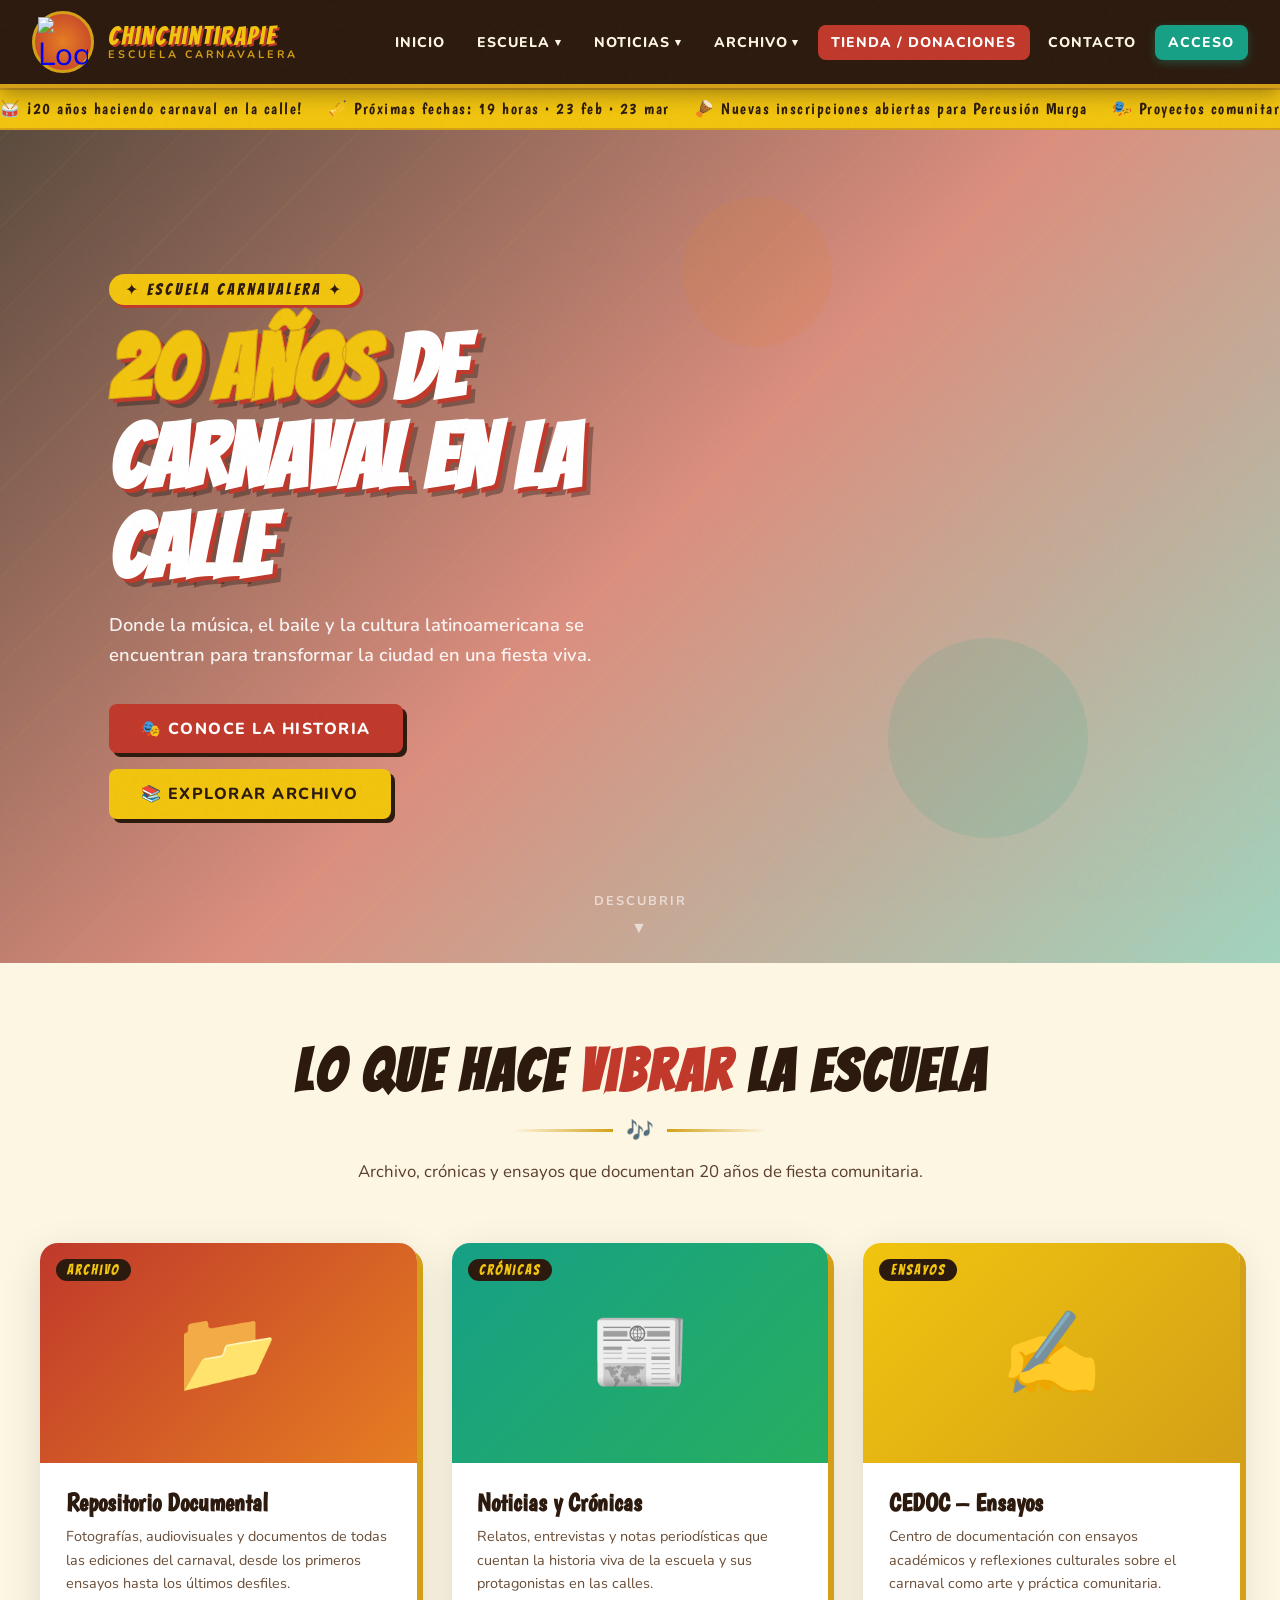
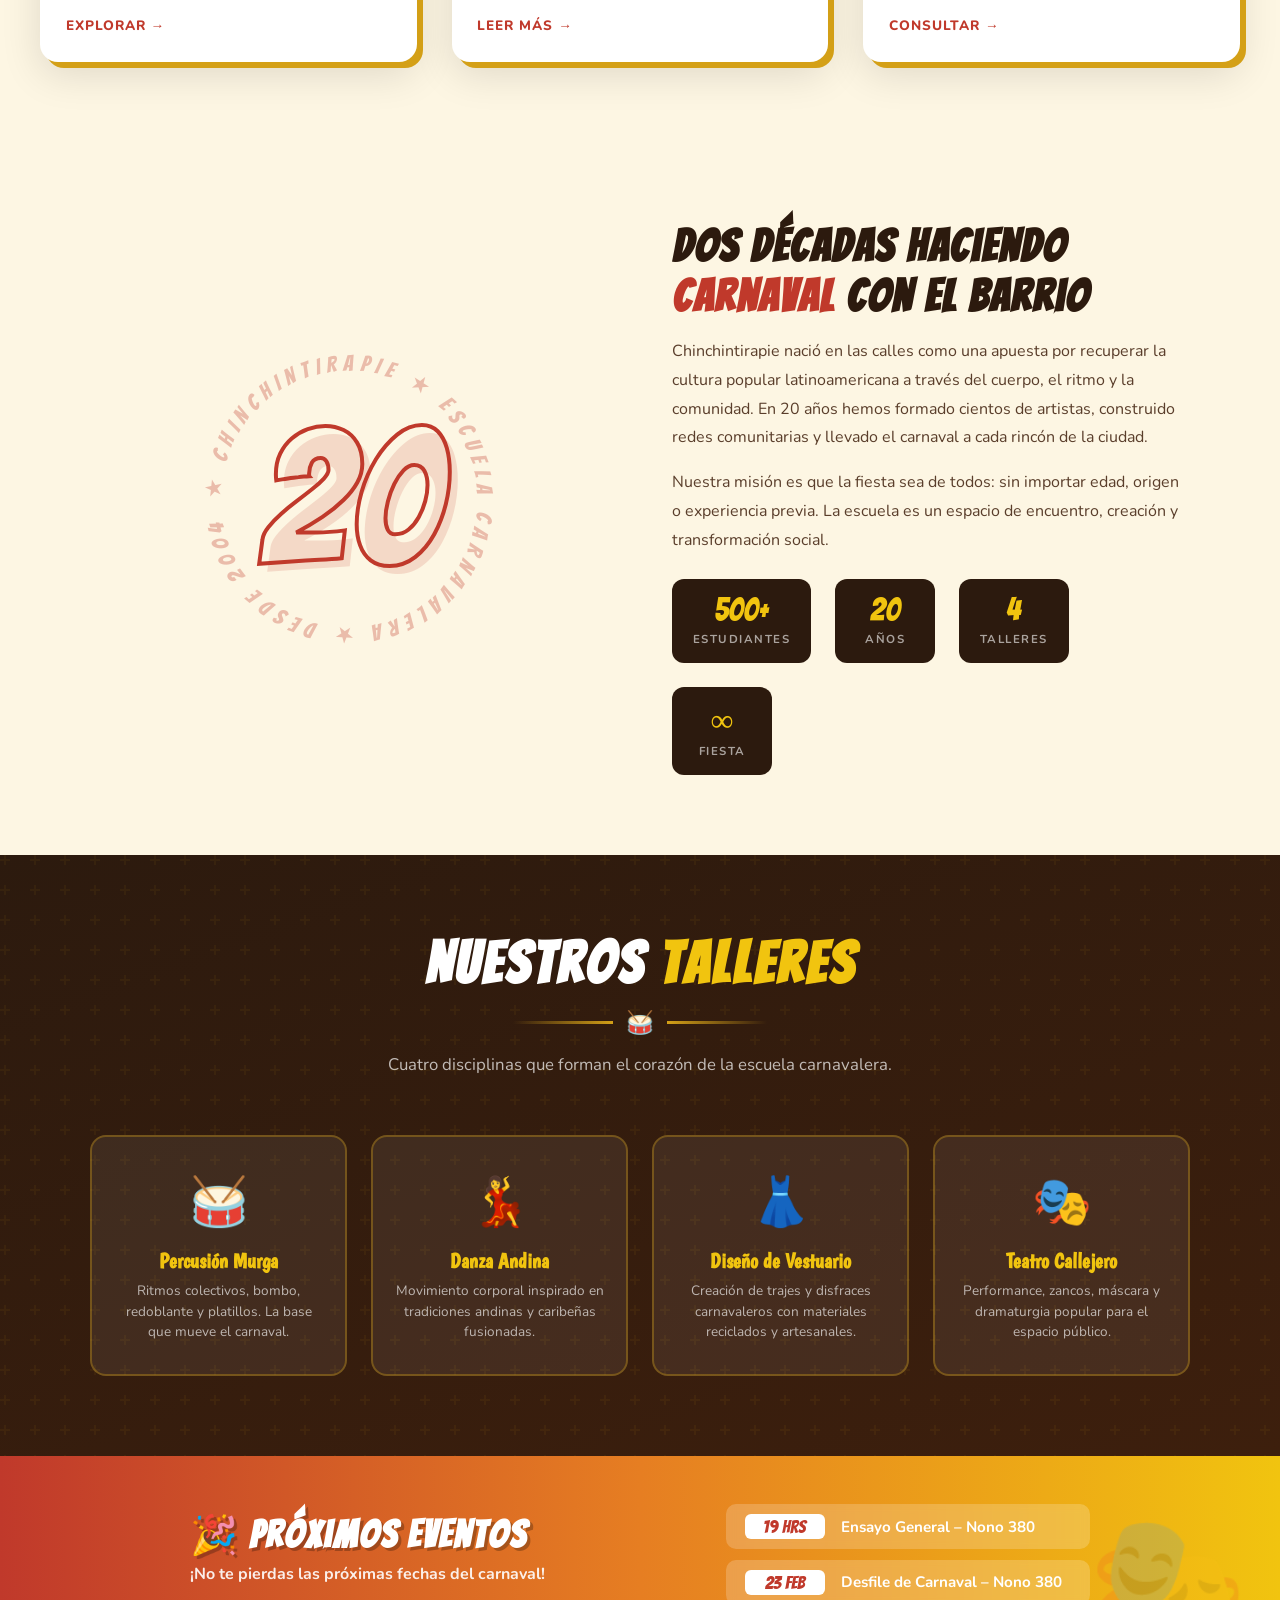
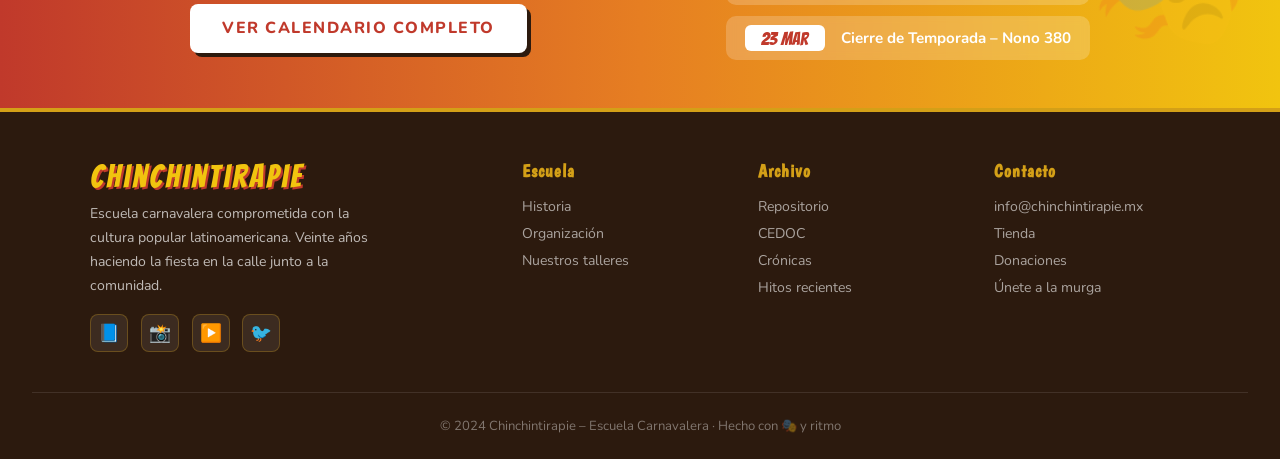
==== index.html @ 0f2e48d2 "feat: añadiendo registro y login" ====
<!DOCTYPE html>
<html lang="es">

<head>
    <meta charset="UTF-8">
    <meta name="viewport" content="width=device-width, initial-scale=1.0">
    <title>Chinchintirapie – Escuela Carnavalera</title>
    <link
        href="https://fonts.googleapis.com/css2?family=Boogaloo&family=Pacifico&family=Nunito:wght@400;600;700;800&family=Bangers&display=swap"
        rel="stylesheet">
    <link rel="stylesheet" href="styles.css">
</head>

<body>

    <!-- NAVBAR -->
    <nav class="navbar">
        <a href="logo%20chinchitirapie%20.png" class="logo-wrap">
            <div class="logo-img">
                <img src="logo%20chinchitirapie%20.png" alt="Logo Chinchintirapie">
            </div>
            <div class="logo-text">
                <span>Chinchintirapie</span>
                <span>Escuela Carnavalera</span>
            </div>
        </a>

        <button class="hamburger" id="hamburger" aria-label="Menú">☰</button>

        <ul class="nav-links" id="navLinks">
            <li><a href="#inicio">Inicio</a></li>

            <li class="has-dropdown" id="dd-escuela">
                <button>Escuela <span class="caret">▾</span></button>
                <div class="dropdown">
                    <a href="#historia">Historia</a>
                    <a href="#organizacion">Organización</a>
                </div>
            </li>

            <li class="has-dropdown" id="dd-noticias">
                <button>Noticias <span class="caret">▾</span></button>
                <div class="dropdown">
                    <a href="#hitos">Hitos Recientes</a>
                    <a href="#cronicas">Crónicas</a>
                </div>
            </li>

            <li class="has-dropdown" id="dd-archivo">
                <button>Archivo <span class="caret">▾</span></button>
                <div class="dropdown">
                    <a href="#repositorio">Repositorio</a>
                    <a href="#cedoc">CEDOC</a>
                </div>
            </li>

            <li><a href="#tienda" class="nav-cta">Tienda&nbsp;/&nbsp;Donaciones</a></li>
            <li><a href="#contacto">Contacto</a></li>
            <li><a href="login.html" class="nav-cta nav-cta-acceso">Acceso</a></li>
        </ul>
    </nav>

    <!-- TICKER -->
    <div class="ticker">
        <span class="ticker-inner">
            🥁 ¡20 años haciendo carnaval en la calle! &nbsp;&nbsp;🎺 Próximas fechas: 19 horas · 23 feb · 23 mar
            &nbsp;&nbsp;🪘 Nuevas inscripciones abiertas para Percusión Murga &nbsp;&nbsp;🎭 Proyectos comunitarios
            activos en toda la ciudad &nbsp;&nbsp;💃 Danza Andina · Diseño de Vestuario · Teatro Callejero &nbsp;&nbsp;
        </span>
    </div>

    <!-- HERO -->
    <section class="hero" id="inicio">
        <div class="hero-bg"></div>
        <div class="float-shape"></div>
        <div class="float-shape"></div>
        <div class="float-shape"></div>

        <div class="hero-content">
            <div class="hero-badge">✦ Escuela Carnavalera ✦</div>
            <h1 class="hero-title"><em>20 años</em> de carnaval en la calle</h1>
            <p class="hero-sub">Donde la música, el baile y la cultura latinoamericana se encuentran para transformar la
                ciudad en una fiesta viva.</p>
            <div class="hero-btns">
                <a href="#historia" class="btn btn-primary">🎭 Conoce la historia</a>
                <a href="#repositorio" class="btn btn-secondary">📚 Explorar archivo</a>
            </div>
        </div>
        <div class="scroll-hint">Descubrir</div>
    </section>

    <!-- CARDS -->
    <section class="cards-section" id="hitos">
        <div class="section-header reveal">
            <h2>Lo que hace <span>vibrar</span> la escuela</h2>
            <div class="deco-line"><span>🎶</span></div>
            <p>Archivo, crónicas y ensayos que documentan 20 años de fiesta comunitaria.</p>
        </div>
        <div class="cards-grid">
            <div class="card reveal">
                <div class="card-img card-img-1">
                    <div class="card-img-inner">📂</div>
                    <span class="card-tag">Archivo</span>
                </div>
                <div class="card-body">
                    <h3>Repositorio Documental</h3>
                    <p>Fotografías, audiovisuales y documentos de todas las ediciones del carnaval, desde los primeros
                        ensayos hasta los últimos desfiles.</p>
                    <a href="#repositorio" class="card-link">Explorar →</a>
                </div>
            </div>

            <div class="card reveal">
                <div class="card-img card-img-2">
                    <div class="card-img-inner">📰</div>
                    <span class="card-tag">Crónicas</span>
                </div>
                <div class="card-body">
                    <h3>Noticias y Crónicas</h3>
                    <p>Relatos, entrevistas y notas periodísticas que cuentan la historia viva de la escuela y sus
                        protagonistas en las calles.</p>
                    <a href="#cronicas" class="card-link">Leer más →</a>
                </div>
            </div>

            <div class="card reveal">
                <div class="card-img card-img-3">
                    <div class="card-img-inner">✍️</div>
                    <span class="card-tag">Ensayos</span>
                </div>
                <div class="card-body">
                    <h3>CEDOC – Ensayos</h3>
                    <p>Centro de documentación con ensayos académicos y reflexiones culturales sobre el carnaval como
                        arte y práctica comunitaria.</p>
                    <a href="#cedoc" class="card-link">Consultar →</a>
                </div>
            </div>
        </div>
    </section>

    <!-- 20 AÑOS -->
    <section class="años-section" id="historia">
        <div class="años-inner">
            <div class="años-visual reveal">
                <div class="años-number">20</div>
                <div class="años-badge-ring">
                    <svg viewBox="0 0 200 200" xmlns="http://www.w3.org/2000/svg">
                        <path id="circ" d="M 100,100 m -80,0 a 80,80 0 1,1 160,0 a 80,80 0 1,1 -160,0" fill="none" />
                        <text font-family="Bangers,cursive" font-size="14" fill="#C0392B" letter-spacing="4">
                            <textPath href="#circ">★ CHINCHINTIRAPIE ★ ESCUELA CARNAVALERA ★ DESDE 2004 ★ </textPath>
                        </text>
                    </svg>
                </div>
            </div>
            <div class="años-text reveal">
                <h2>Dos décadas haciendo <span>carnaval</span> con el barrio</h2>
                <p>Chinchintirapie nació en las calles como una apuesta por recuperar la cultura popular latinoamericana
                    a través del cuerpo, el ritmo y la comunidad. En 20 años hemos formado cientos de artistas,
                    construido redes comunitarias y llevado el carnaval a cada rincón de la ciudad.</p>
                <p>Nuestra misión es que la fiesta sea de todos: sin importar edad, origen o experiencia previa. La
                    escuela es un espacio de encuentro, creación y transformación social.</p>
                <div class="stats-row">
                    <div class="stat-box"><span class="num">500+</span><span class="label">Estudiantes</span></div>
                    <div class="stat-box"><span class="num">20</span><span class="label">Años</span></div>
                    <div class="stat-box"><span class="num">4</span><span class="label">Talleres</span></div>
                    <div class="stat-box"><span class="num">∞</span><span class="label">Fiesta</span></div>
                </div>
            </div>
        </div>
    </section>

    <!-- TALLERES -->
    <section class="talleres-section" id="organizacion">
        <div class="section-header reveal">
            <h2 style="color:#fff;">Nuestros <span style="color:var(--amarillo);">Talleres</span></h2>
            <div class="deco-line"><span>🥁</span></div>
            <p>Cuatro disciplinas que forman el corazón de la escuela carnavalera.</p>
        </div>
        <div class="talleres-grid">
            <div class="taller-card reveal">
                <div class="taller-icon">🥁</div>
                <h3>Percusión Murga</h3>
                <p>Ritmos colectivos, bombo, redoblante y platillos. La base que mueve el carnaval.</p>
            </div>
            <div class="taller-card reveal">
                <div class="taller-icon">💃</div>
                <h3>Danza Andina</h3>
                <p>Movimiento corporal inspirado en tradiciones andinas y caribeñas fusionadas.</p>
            </div>
            <div class="taller-card reveal">
                <div class="taller-icon">👗</div>
                <h3>Diseño de Vestuario</h3>
                <p>Creación de trajes y disfraces carnavaleros con materiales reciclados y artesanales.</p>
            </div>
            <div class="taller-card reveal">
                <div class="taller-icon">🎭</div>
                <h3>Teatro Callejero</h3>
                <p>Performance, zancos, máscara y dramaturgia popular para el espacio público.</p>
            </div>
        </div>
    </section>

    <!-- EVENTOS -->
    <section class="eventos-section" id="cronicas">
        <div class="eventos-inner">
            <div class="eventos-text">
                <h2>🎉 Próximos Eventos</h2>
                <p>¡No te pierdas las próximas fechas del carnaval!</p>
                <a href="#contacto" class="btn btn-primary"
                    style="margin-top:1.2rem; background:#fff; color:var(--rojo);">Ver calendario completo</a>
            </div>
            <div class="eventos-list">
                <div class="evento-item">
                    <span class="evento-fecha">19 hrs</span>
                    <span class="evento-nombre">Ensayo General – Nono 380</span>
                </div>
                <div class="evento-item">
                    <span class="evento-fecha">23 Feb</span>
                    <span class="evento-nombre">Desfile de Carnaval – Nono 380</span>
                </div>
                <div class="evento-item">
                    <span class="evento-fecha">23 Mar</span>
                    <span class="evento-nombre">Cierre de Temporada – Nono 380</span>
                </div>
            </div>
        </div>
    </section>



    <!-- FOOTER -->
    <footer id="contacto">
        <div class="footer-grid">
            <div class="footer-brand">
                <span class="brand-name">Chinchintirapie</span>
                <p>Escuela carnavalera comprometida con la cultura popular latinoamericana. Veinte años haciendo la
                    fiesta en la calle junto a la comunidad.</p>
                <div class="social-row">
                    <a class="social-btn" href="#">📘</a>
                    <a class="social-btn" href="#">📸</a>
                    <a class="social-btn" href="#">▶️</a>
                    <a class="social-btn" href="#">🐦</a>
                </div>
            </div>
            <div class="footer-col" id="repositorio">
                <h4>Escuela</h4>
                <ul>
                    <li><a href="#historia">Historia</a></li>
                    <li><a href="#organizacion">Organización</a></li>
                    <li><a href="#organizacion">Nuestros talleres</a></li>
                </ul>
            </div>
            <div class="footer-col" id="cedoc">
                <h4>Archivo</h4>
                <ul>
                    <li><a href="#repositorio">Repositorio</a></li>
                    <li><a href="#cedoc">CEDOC</a></li>
                    <li><a href="#cronicas">Crónicas</a></li>
                    <li><a href="#hitos">Hitos recientes</a></li>
                </ul>
            </div>
            <div class="footer-col" id="tienda">
                <h4>Contacto</h4>
                <ul>
                    <li><a href="mailto:info@chinchintirapie.mx">info@chinchintirapie.mx</a></li>
                    <li><a href="#">Tienda</a></li>
                    <li><a href="#">Donaciones</a></li>
                    <li><a href="#">Únete a la murga</a></li>
                </ul>
            </div>
        </div>
        <div class="footer-bottom">
            <p>© 2024 Chinchintirapie – Escuela Carnavalera · Hecho con 🎭 y ritmo</p>
        </div>
    </footer>

    <script src="main.js"></script>
</body>

</html>
---- styles.css ----
:root {
    --rojo:    #C0392B;
    --naranja: #E67E22;
    --amarillo:#F1C40F;
    --verde:   #27AE60;
    --turquesa:#16A085;
    --dorado:  #D4A017;
    --crema:   #FDF6E3;
    --oscuro:  #2C1A0E;
    --sombra:  rgba(44,26,14,.45);
}

*, *::before, *::after { box-sizing: border-box; margin: 0; padding: 0; }

html { scroll-behavior: smooth; }

body {
    font-family: 'Nunito', sans-serif;
    background: var(--crema);
    color: var(--oscuro);
    overflow-x: hidden;
}

/* ─── Noise texture overlay ─── */
body::before {
    content: '';
    position: fixed; inset: 0;
    background-image: url("data:image/svg+xml,%3Csvg viewBox='0 0 200 200' xmlns='http://www.w3.org/2000/svg'%3E%3Cfilter id='n'%3E%3CfeTurbulence type='fractalNoise' baseFrequency='0.9' numOctaves='4' stitchTiles='stitch'/%3E%3C/filter%3E%3Crect width='100%25' height='100%25' filter='url(%23n)' opacity='0.04'/%3E%3C/svg%3E");
    pointer-events: none;
    z-index: 9999;
    opacity: .5;
}

/* ════════════════════════════
   NAVBAR
════════════════════════════ */
.navbar {
    position: sticky; top: 0; z-index: 1000;
    display: flex; align-items: center; justify-content: space-between;
    padding: .7rem 2rem;
    background: var(--oscuro);
    border-bottom: 4px solid var(--dorado);
    box-shadow: 0 4px 20px var(--sombra);
}

.logo-wrap {
    display: flex; align-items: center; gap: .9rem;
    text-decoration: none;
}

.logo-img {
    width: 62px; height: 62px;
    border-radius: 50%;
    border: 3px solid var(--dorado);
    animation: spin 14s linear infinite;
    object-fit: cover;
    background: radial-gradient(circle, var(--naranja), var(--rojo));
    display: flex; align-items: center; justify-content: center;
    font-size: 2rem;
    flex-shrink: 0;
}

@keyframes spin { to { transform: rotate(360deg); } }

.logo-img img {
    width: 50px;   /* ajusta tamaño */
    height: 50px;
    object-fit: contain;
}
.logo-text {
    line-height: 1;
}
.logo-text span:first-child {
    display: block;
    font-family: 'Bangers', cursive;
    font-size: 1.6rem;
    letter-spacing: 2px;
    color: var(--amarillo);
    text-shadow: 2px 2px 0 var(--rojo);
}
.logo-text span:last-child {
    display: block;
    font-size: .68rem;
    font-weight: 700;
    letter-spacing: 3px;
    text-transform: uppercase;
    color: var(--dorado);
}

.nav-links {
    display: flex; align-items: center; gap: .3rem;
    list-style: none;
}

.nav-links > li { position: relative; }

.nav-links > li > a,
.nav-links > li > button {
    display: flex; align-items: center; gap: .3rem;
    padding: .5rem .85rem;
    background: transparent; border: none;
    font-family: 'Nunito', sans-serif;
    font-size: .88rem; font-weight: 800;
    text-transform: uppercase; letter-spacing: 1px;
    color: var(--crema);
    text-decoration: none;
    border-radius: 6px;
    cursor: pointer;
    transition: background .2s, color .2s;
}

.nav-links > li > a:hover,
.nav-links > li > button:hover {
    background: var(--dorado);
    color: var(--oscuro);
}

.nav-links > li > button .caret {
    font-size: .7rem;
    transition: transform .25s;
}
.nav-links > li.open > button .caret { transform: rotate(180deg); }

/* Dropdown */
.dropdown {
    position: absolute; top: calc(100% + 8px); left: 0;
    min-width: 180px;
    background: var(--oscuro);
    border: 2px solid var(--dorado);
    border-radius: 10px;
    overflow: hidden;
    box-shadow: 0 8px 30px var(--sombra);
    opacity: 0; transform: translateY(-8px) scaleY(.96);
    transform-origin: top;
    pointer-events: none;
    transition: opacity .25s, transform .25s;
}
.nav-links > li.open .dropdown {
    opacity: 1; transform: translateY(0) scaleY(1);
    pointer-events: auto;
}
.dropdown a {
    display: block;
    padding: .65rem 1.1rem;
    font-size: .85rem; font-weight: 700;
    color: var(--crema);
    text-decoration: none;
    transition: background .18s, padding-left .18s;
    border-left: 3px solid transparent;
}
.dropdown a:hover {
    background: rgba(212,160,23,.18);
    border-left-color: var(--dorado);
    padding-left: 1.5rem;
    color: var(--amarillo);
}

/* Special nav buttons */
.nav-cta {
    background: var(--rojo) !important;
    border-radius: 8px !important;
    color: #fff !important;
}
.nav-cta:hover { background: var(--naranja) !important; color: #fff !important; }

.hamburger {
    display: none;
    background: none; border: 2px solid var(--dorado);
    border-radius: 6px;
    padding: .4rem .6rem;
    cursor: pointer;
    color: var(--amarillo);
    font-size: 1.3rem;
}

/* ════════════════════════════
   HERO
════════════════════════════ */
.hero {
    position: relative;
    min-height: 92vh;
    display: flex; align-items: center;
    overflow: hidden;
}

.hero-bg {
    position: absolute; inset: 0;
    background:
            linear-gradient(135deg, rgba(44,26,14,.78) 0%, rgba(192,57,43,.55) 50%, rgba(22,160,133,.4) 100%),
            url('Gemini_Generated_Image_hoa0vehoa0vehoa0.png') center/cover no-repeat;
    z-index: 0;
}

/* Diagonal colour splash */
.hero-bg::after {
    content: '';
    position: absolute; inset: 0;
    background: repeating-linear-gradient(
            -45deg,
            transparent, transparent 60px,
            rgba(241,196,15,.04) 60px, rgba(241,196,15,.04) 62px
    );
}

.hero-content {
    position: relative; z-index: 1;
    max-width: 700px;
    padding: 4rem 2rem 4rem 6vw;
}

.hero-badge {
    display: inline-block;
    background: var(--amarillo);
    color: var(--oscuro);
    font-family: 'Bangers', cursive;
    font-size: 1rem; letter-spacing: 3px;
    padding: .35rem 1rem;
    border-radius: 20px;
    margin-bottom: 1.2rem;
    box-shadow: 3px 3px 0 var(--rojo);
    animation: fadeDown .8s ease both;
}

.hero-title {
    font-family: 'Bangers', cursive;
    font-size: clamp(3rem, 7vw, 6rem);
    line-height: 1.0;
    color: #fff;
    text-shadow: 4px 4px 0 var(--rojo), 8px 8px 0 rgba(0,0,0,.3);
    margin-bottom: 1.1rem;
    animation: fadeDown .8s .15s ease both;
}
.hero-title em {
    font-style: normal;
    color: var(--amarillo);
    -webkit-text-stroke: 1px var(--dorado);
}

.hero-sub {
    font-size: 1.15rem; font-weight: 600;
    color: rgba(255,255,255,.9);
    max-width: 500px;
    margin-bottom: 2.2rem;
    line-height: 1.6;
    animation: fadeDown .8s .3s ease both;
}

.hero-btns {
    display: flex; gap: 1rem; flex-wrap: wrap;
    animation: fadeDown .8s .45s ease both;
}

.btn {
    display: inline-flex; align-items: center; gap: .5rem;
    padding: .85rem 2rem;
    border: none; border-radius: 8px;
    font-family: 'Nunito', sans-serif;
    font-size: 1rem; font-weight: 800;
    text-transform: uppercase; letter-spacing: 1.5px;
    text-decoration: none;
    cursor: pointer;
    transition: transform .2s, box-shadow .2s, filter .2s;
    position: relative; overflow: hidden;
}
.btn::after {
    content: '';
    position: absolute; inset: 0;
    background: rgba(255,255,255,.15);
    opacity: 0;
    transition: opacity .2s;
}
.btn:hover::after { opacity: 1; }
.btn:hover { transform: translateY(-3px); box-shadow: 0 8px 24px var(--sombra); }

.btn-primary { background: var(--rojo); color: #fff; box-shadow: 4px 4px 0 var(--oscuro); }
.btn-secondary { background: var(--amarillo); color: var(--oscuro); box-shadow: 4px 4px 0 var(--oscuro); }

/* Floating shapes */
.float-shape {
    position: absolute;
    border-radius: 50%;
    opacity: .12;
    animation: float 6s ease-in-out infinite;
}
.float-shape:nth-child(1) { width: 300px; height: 300px; background: var(--amarillo); right: -80px; top: 10%; animation-delay: 0s; }
.float-shape:nth-child(2) { width: 200px; height: 200px; background: var(--turquesa); right: 15%; bottom: 15%; animation-delay: 2s; }
.float-shape:nth-child(3) { width: 150px; height: 150px; background: var(--naranja); right: 35%; top: 8%; animation-delay: 4s; }

@keyframes float {
    0%,100% { transform: translateY(0) rotate(0deg); }
    50%      { transform: translateY(-22px) rotate(8deg); }
}

@keyframes fadeDown {
    from { opacity: 0; transform: translateY(-24px); }
    to   { opacity: 1; transform: translateY(0); }
}

/* Scroll indicator */
.scroll-hint {
    position: absolute; bottom: 1.5rem; left: 50%;
    transform: translateX(-50%);
    color: rgba(255,255,255,.6);
    font-size: .8rem; font-weight: 700; letter-spacing: 2px;
    text-transform: uppercase;
    display: flex; flex-direction: column; align-items: center; gap: .4rem;
    animation: bounce 2s ease-in-out infinite;
}
.scroll-hint::after { content: '▼'; font-size: 1rem; }
@keyframes bounce { 0%,100%{transform: translateX(-50%) translateY(0)} 50%{transform:translateX(-50%) translateY(8px)} }

/* ════════════════════════════
   SECTION WRAPPER
════════════════════════════ */
section { padding: 5rem 2rem; }

.section-header {
    text-align: center;
    margin-bottom: 3.5rem;
}
.section-header h2 {
    font-family: 'Bangers', cursive;
    font-size: clamp(2.2rem, 5vw, 3.6rem);
    letter-spacing: 3px;
    line-height: 1;
    position: relative; display: inline-block;
}
.section-header h2 span { color: var(--rojo); }
.section-header p {
    font-size: 1.05rem;
    color: #5a3e2b;
    max-width: 600px; margin: .8rem auto 0;
    line-height: 1.7;
}
.section-header .deco-line {
    display: flex; align-items: center; justify-content: center;
    gap: .8rem; margin: .9rem 0 0;
}
.section-header .deco-line::before,
.section-header .deco-line::after {
    content: ''; flex: 1; max-width: 100px;
    height: 3px;
    background: linear-gradient(90deg, transparent, var(--dorado));
}
.section-header .deco-line::after { background: linear-gradient(90deg, var(--dorado), transparent); }
.section-header .deco-line span { font-size: 1.4rem; }

/* ════════════════════════════
   CARDS SECTION
════════════════════════════ */
.cards-section { background: var(--crema); }

.cards-grid {
    display: grid;
    grid-template-columns: repeat(auto-fit, minmax(300px, 1fr));
    gap: 2.2rem;
    max-width: 1200px;
    margin: 0 auto;
}

.card {
    background: #fff;
    border-radius: 18px;
    overflow: hidden;
    box-shadow: 6px 6px 0 var(--dorado), 0 12px 40px rgba(0,0,0,.12);
    transition: transform .3s, box-shadow .3s;
    position: relative;
}
.card:hover {
    transform: translateY(-8px) rotate(.5deg);
    box-shadow: 10px 10px 0 var(--rojo), 0 20px 50px rgba(0,0,0,.2);
}

.card-img {
    height: 220px;
    position: relative; overflow: hidden;
}
.card-img-inner {
    width: 100%; height: 100%;
    display: flex; align-items: center; justify-content: center;
    font-size: 5rem;
    transition: transform .4s;
}
.card:hover .card-img-inner { transform: scale(1.1); }

.card-img-1 { background: linear-gradient(135deg, var(--rojo), var(--naranja)); }
.card-img-2 { background: linear-gradient(135deg, var(--turquesa), var(--verde)); }
.card-img-3 { background: linear-gradient(135deg, var(--amarillo), var(--dorado)); }

.card-tag {
    position: absolute; top: 1rem; left: 1rem;
    background: var(--oscuro);
    color: var(--amarillo);
    font-family: 'Bangers', cursive;
    font-size: .85rem; letter-spacing: 2px;
    padding: .25rem .7rem;
    border-radius: 20px;
}

.card-body { padding: 1.6rem; }
.card-body h3 {
    font-family: 'Boogaloo', cursive;
    font-size: 1.55rem;
    color: var(--oscuro);
    margin-bottom: .5rem;
}
.card-body p {
    font-size: .9rem; color: #6a4c35; line-height: 1.6;
    margin-bottom: 1.2rem;
}
.card-body .card-link {
    display: inline-flex; align-items: center; gap: .4rem;
    font-weight: 800; font-size: .85rem; text-transform: uppercase;
    letter-spacing: 1px;
    color: var(--rojo); text-decoration: none;
    border-bottom: 2px solid transparent;
    transition: border-color .2s;
}
.card-body .card-link:hover { border-color: var(--rojo); }

/* ════════════════════════════
   TALLERES
════════════════════════════ */
.talleres-section {
    background: linear-gradient(160deg, var(--oscuro) 0%, #3d1f0d 100%);
    position: relative; overflow: hidden;
}
.talleres-section::before {
    content: '';
    position: absolute; inset: 0;
    background: url("data:image/svg+xml,%3Csvg width='60' height='60' viewBox='0 0 60 60' xmlns='http://www.w3.org/2000/svg'%3E%3Cg fill='none' fill-rule='evenodd'%3E%3Cg fill='%23D4A017' fill-opacity='0.06'%3E%3Cpath d='M36 34v-4h-2v4h-4v2h4v4h2v-4h4v-2h-4zm0-30V0h-2v4h-4v2h4v4h2V6h4V4h-4zM6 34v-4H4v4H0v2h4v4h2v-4h4v-2H6zM6 4V0H4v4H0v2h4v4h2V6h4V4H6z'/%3E%3C/g%3E%3C/g%3E%3C/svg%3E");
}
.talleres-section .section-header h2 { color: #fff; }
.talleres-section .section-header p { color: rgba(255,255,255,.7); }

.talleres-grid {
    display: grid;
    grid-template-columns: repeat(auto-fit, minmax(220px, 1fr));
    gap: 1.5rem;
    max-width: 1100px; margin: 0 auto;
    position: relative;
}

.taller-card {
    background: rgba(255,255,255,.07);
    border: 2px solid rgba(212,160,23,.35);
    border-radius: 16px;
    padding: 2rem 1.4rem;
    text-align: center;
    cursor: pointer;
    transition: background .3s, border-color .3s, transform .3s;
    position: relative; overflow: hidden;
}
.taller-card::after {
    content: '';
    position: absolute; bottom: 0; left: 0; right: 0;
    height: 4px;
    background: var(--dorado);
    transform: scaleX(0); transform-origin: left;
    transition: transform .3s;
}
.taller-card:hover { background: rgba(212,160,23,.12); border-color: var(--dorado); transform: translateY(-6px); }
.taller-card:hover::after { transform: scaleX(1); }

.taller-icon { font-size: 3rem; margin-bottom: .8rem; }
.taller-card h3 {
    font-family: 'Boogaloo', cursive;
    font-size: 1.3rem; color: var(--amarillo);
    margin-bottom: .5rem;
}
.taller-card p { font-size: .85rem; color: rgba(255,255,255,.65); line-height: 1.5; }

/* ════════════════════════════
   EVENTOS BANNER
════════════════════════════ */
.eventos-section {
    background: linear-gradient(90deg, var(--rojo) 0%, var(--naranja) 50%, var(--amarillo) 100%);
    padding: 3rem 2rem;
    position: relative; overflow: hidden;
}
.eventos-section::before {
    content: '🎭';
    position: absolute; right: 2rem; top: 50%; transform: translateY(-50%);
    font-size: 8rem; opacity: .18;
}
.eventos-inner {
    max-width: 900px; margin: 0 auto;
    display: flex; align-items: center; justify-content: space-between; flex-wrap: wrap; gap: 1.5rem;
}
.eventos-text h2 {
    font-family: 'Bangers', cursive;
    font-size: 2.4rem; color: #fff;
    text-shadow: 3px 3px 0 rgba(0,0,0,.25);
    letter-spacing: 2px;
    margin-bottom: .3rem;
}
.eventos-text p { color: rgba(255,255,255,.9); font-weight: 700; }
.eventos-list {
    display: flex; flex-direction: column; gap: .7rem;
}
.evento-item {
    display: flex; align-items: center; gap: 1rem;
    background: rgba(255,255,255,.2);
    border-radius: 10px; padding: .6rem 1.2rem;
    backdrop-filter: blur(4px);
}
.evento-fecha {
    background: #fff; color: var(--rojo);
    font-family: 'Bangers', cursive; font-size: 1.1rem;
    padding: .2rem .7rem; border-radius: 6px;
    min-width: 80px; text-align: center;
}
.evento-nombre { color: #fff; font-weight: 700; font-size: .95rem; }

/* ════════════════════════════
   20 AÑOS SECTION
════════════════════════════ */
.años-section {
    background: var(--crema);
    position: relative;
}
.años-inner {
    max-width: 1100px; margin: 0 auto;
    display: grid; grid-template-columns: 1fr 1fr; gap: 4rem;
    align-items: center;
}
.años-visual {
    position: relative; text-align: center;
}
.años-number {
    font-family: 'Bangers', cursive;
    font-size: 12rem; line-height: 1;
    color: transparent;
    -webkit-text-stroke: 4px var(--rojo);
    text-shadow: 8px 8px 0 rgba(192,57,43,.15);
    position: relative; z-index: 1;
}
.años-badge-ring {
    position: absolute; inset: 0;
    display: flex; align-items: center; justify-content: center;
    pointer-events: none;
}
.años-badge-ring svg {
    width: 100%; max-width: 320px;
    animation: spin 30s linear infinite;
    opacity: .3;
}
.años-text h2 {
    font-family: 'Bangers', cursive;
    font-size: 2.8rem; color: var(--oscuro);
    letter-spacing: 2px; margin-bottom: 1rem;
    line-height: 1.1;
}
.años-text h2 span { color: var(--rojo); }
.años-text p {
    color: #5a3e2b; line-height: 1.8; font-size: 1rem;
    margin-bottom: 1rem;
}
.stats-row {
    display: flex; gap: 1.5rem; flex-wrap: wrap; margin-top: 1.5rem;
}
.stat-box {
    background: var(--oscuro);
    color: var(--amarillo);
    border-radius: 12px;
    padding: .9rem 1.3rem;
    text-align: center;
    min-width: 100px;
}
.stat-box .num {
    font-family: 'Bangers', cursive;
    font-size: 2rem; display: block;
}
.stat-box .label {
    font-size: .72rem; font-weight: 700;
    text-transform: uppercase; letter-spacing: 1.5px;
    color: rgba(255,255,255,.6);
}

/* ════════════════════════════
   FOOTER
════════════════════════════ */
footer {
    background: var(--oscuro);
    color: rgba(255,255,255,.7);
    padding: 3rem 2rem 1.5rem;
    border-top: 4px solid var(--dorado);
}
.footer-grid {
    max-width: 1100px; margin: 0 auto;
    display: grid; grid-template-columns: 2fr 1fr 1fr 1fr;
    gap: 2.5rem; margin-bottom: 2.5rem;
}
.footer-brand .brand-name {
    font-family: 'Bangers', cursive;
    font-size: 2rem; color: var(--amarillo);
    letter-spacing: 3px;
    text-shadow: 2px 2px 0 var(--rojo);
    display: block; margin-bottom: .5rem;
}
.footer-brand p { font-size: .88rem; line-height: 1.7; max-width: 280px; }
.footer-col h4 {
    font-family: 'Boogaloo', cursive;
    font-size: 1.1rem; color: var(--dorado);
    margin-bottom: 1rem; letter-spacing: 1px;
}
.footer-col ul { list-style: none; }
.footer-col ul li { margin-bottom: .5rem; }
.footer-col ul li a {
    color: rgba(255,255,255,.6);
    text-decoration: none; font-size: .88rem;
    transition: color .2s, padding-left .2s;
    display: block;
}
.footer-col ul li a:hover { color: var(--amarillo); padding-left: .4rem; }
.footer-bottom {
    text-align: center;
    border-top: 1px solid rgba(255,255,255,.1);
    padding-top: 1.5rem;
    font-size: .82rem;
    color: rgba(255,255,255,.4);
}
.social-row { display: flex; gap: .8rem; margin-top: 1rem; }
.social-btn {
    width: 38px; height: 38px;
    background: rgba(255,255,255,.08);
    border: 1px solid rgba(212,160,23,.3);
    border-radius: 8px;
    display: flex; align-items: center; justify-content: center;
    font-size: 1.1rem;
    text-decoration: none;
    transition: background .2s;
}
.social-btn:hover { background: var(--dorado); }




/* ════════════════════════════
   PORTAL SECTION (Login & Registro)
   Aligned with landing page theme colors
════════════════════════════ */
.portal-section {
    background: var(--crema);
    border-top: 1px solid rgba(0,0,0,0.05);
}

.portal-grid {
    display: grid;
    grid-template-columns: repeat(auto-fit, minmax(320px, 1fr));
    gap: 3rem;
    max-width: 1100px;
    margin: 0 auto;
}

.portal-card {
    background: #ffffff;
    border: 1px solid rgba(0,0,0,0.1);
    border-radius: 18px; /* matching site cards */
    padding: 2.5rem;
    box-shadow: 6px 6px 0 var(--dorado), 0 12px 40px rgba(0,0,0,0.08);
    display: flex;
    flex-direction: column;
    gap: 1.5rem;
    position: relative;
}

.card-header {
    display: flex;
    align-items: center;
    justify-content: center;
    gap: 1rem;
    margin-bottom: 1rem;
}

.portal-title {
    font-family: 'Nunito', sans-serif;
    font-size: 1.6rem;
    font-weight: 800;
    letter-spacing: 0.5px;
    color: var(--oscuro);
    text-transform: uppercase;
    margin: 0;
}

.auth-icon {
    font-size: 2.2rem;
}

.portal-form {
    display: flex;
    flex-direction: column;
    gap: 1rem;
}

.form-group {
    display: flex;
    flex-direction: column;
    gap: 0.45rem;
}

.form-group label {
    font-size: 0.78rem;
    font-weight: 700;
    color: #888;
    text-transform: uppercase;
    letter-spacing: 0.8px;
}

.form-group input, 
.form-group select,
.form-group textarea {
    padding: 0.7rem 0.9rem;
    border: 1.5px solid #e0e0e0;
    border-radius: 10px;
    font-family: 'Nunito', sans-serif;
    font-size: .93rem;
    color: var(--oscuro);
    background: #fafafa;
    transition: border-color 0.2s, box-shadow 0.2s, background 0.2s;
    width: 100%;
    box-sizing: border-box;
}

/* Two-column password row */
.form-row-2 {
    display: grid;
    grid-template-columns: 1fr 1fr;
    gap: .8rem;
}

.form-aux {
    display: flex;
    justify-content: space-between;
    align-items: center;
    font-size: 0.85rem;
    margin-top: -0.4rem;
}

.portal-btn {
    width: 100%;
    padding: 0.95rem;
    background: var(--rojo);
    color: white;
    border: none;
    border-radius: 10px;
    font-family: 'Nunito', sans-serif;
    font-weight: 800;
    font-size: 1rem;
    text-transform: uppercase;
    letter-spacing: 1.5px;
    cursor: pointer;
    box-shadow: 0 4px 14px rgba(180,30,30,0.3);
    transition: background 0.2s, box-shadow 0.2s, transform 0.15s;
    margin-top: 0.5rem;
}

.portal-btn:hover {
    background: var(--naranja);
    box-shadow: 0 6px 20px rgba(200,80,20,0.35);
    transform: translateY(-2px);
}

.portal-btn:active {
    transform: translateY(0);
    box-shadow: 0 2px 8px rgba(180,30,30,0.2);
}

.form-group input:focus, 
.form-group select:focus,
.form-group textarea:focus {
    outline: none;
    border-color: var(--dorado);
    box-shadow: 0 0 0 4px rgba(212,160,23,0.1);
}

.forgot-link {
    color: var(--rojo);
    text-decoration: none;
    font-weight: 800;
}

.forgot-link:hover {
    color: var(--naranja);
    text-decoration: underline;
}

.auth-page {
    display: flex;
    flex-direction: column;
    min-height: 100vh;
    background: var(--crema);
}

.auth-container {
    flex: 1;
    display: flex;
    align-items: center;
    justify-content: center;
    padding: 4rem 1.5rem;
}

.auth-container .portal-card {
    max-width: 650px;
    width: 100%;
}

.auth-footer {
    text-align: center;
    font-size: 0.9rem;
    color: var(--oscuro);
    font-weight: 600;
}

.auth-footer a {
    color: var(--rojo);
    font-weight: 800;
    text-decoration: none;
}

.auth-footer a:hover {
    color: var(--naranja);
    text-decoration: underline;
}


/* Responsive forms */
@media (max-width: 600px) {
    .form-group {
        flex-direction: column;
        align-items: flex-start;
        gap: 0.3rem;
    }
    .form-group label {
        flex: none;
        text-align: left;
    }
    .form-aux, .portal-btn {
        margin-left: 0;
    }
    .portal-card {
        padding: 1.5rem;
    }
}

/* ════════════════════════════
   REVEAL ANIMATIONS
════════════════════════════ */
.reveal {
    opacity: 0; transform: translateY(30px);
    transition: opacity .7s, transform .7s;
}
.reveal.visible { opacity: 1; transform: none; }

/* ════════════════════════════
   RESPONSIVE
════════════════════════════ */
@media (max-width: 900px) {
    .años-inner { grid-template-columns: 1fr; }
    .footer-grid { grid-template-columns: 1fr 1fr; }
    .años-number { font-size: 8rem; }
}

@media (max-width: 640px) {
    .nav-links { display: none; flex-direction: column; position: absolute; top: 100%; left: 0; right: 0; background: var(--oscuro); padding: 1rem; border-top: 2px solid var(--dorado); gap: .2rem; }
    .nav-links.open { display: flex; }
    .hamburger { display: block; }
    .dropdown { position: static; border: none; box-shadow: none; background: rgba(255,255,255,.05); border-radius: 8px; opacity: 1 !important; transform: none !important; pointer-events: auto !important; display: none; }
    .nav-links > li.open .dropdown { display: block; }
    .hero-content { padding: 3rem 1.5rem; }
    .footer-grid { grid-template-columns: 1fr; }
    .eventos-inner { flex-direction: column; }
}

/* Marquee ticker */
.ticker {
    background: var(--amarillo);
    overflow: hidden;
    white-space: nowrap;
    padding: .5rem 0;
    border-top: 2px solid var(--dorado);
    border-bottom: 2px solid var(--dorado);
}
.ticker-inner {
    display: inline-block;
    animation: marquee 22s linear infinite;
    font-family: 'Boogaloo', cursive;
    font-size: 1rem;
    color: var(--oscuro);
    letter-spacing: 1.5px;
}
@keyframes marquee { from { transform: translateX(100vw); } to { transform: translateX(-100%); } }

/* ════════════════════════════
   NAV ACCESO BUTTON VARIANT
════════════════════════════ */
.nav-cta-acceso {
    background: var(--turquesa) !important;
    border: none;
    font-family: 'Nunito', sans-serif;
    font-size: .88rem;
    font-weight: 800;
    text-transform: uppercase;
    letter-spacing: 1px;
    cursor: pointer;
    border-radius: 8px !important;
    padding: .5rem .85rem;
    color: #fff !important;
    transition: background .2s, transform .15s, box-shadow .2s;
    box-shadow: 0 3px 10px rgba(22,160,133,.35);
}
.nav-cta-acceso:hover {
    background: var(--verde) !important;
    transform: translateY(-2px);
    box-shadow: 0 6px 18px rgba(22,160,133,.45);
}

/* ════════════════════════════
   AUTH MODAL OVERLAY
════════════════════════════ */
.auth-modal-overlay {
    position: fixed;
    inset: 0;
    z-index: 9000;
    background: rgba(44, 26, 14, 0.72);
    backdrop-filter: blur(6px);
    -webkit-backdrop-filter: blur(6px);
    display: flex;
    align-items: center;
    justify-content: center;
    padding: 1.5rem;
    animation: modalFadeIn .25s ease both;
}
.auth-modal-overlay[hidden] {
    display: none;
}

@keyframes modalFadeIn {
    from { opacity: 0; }
    to   { opacity: 1; }
}

/* ── Modal Box ── */
.auth-modal-box {
    position: relative;
    background: #fff;
    border-radius: 22px;
    width: 100%;
    max-width: 460px;
    max-height: 90vh;
    overflow-y: auto;
    box-shadow:
        0 0 0 4px var(--dorado),
        0 30px 80px rgba(44,26,14,.45);
    animation: modalSlideUp .3s cubic-bezier(.22,1,.36,1) both;
    padding-bottom: 2rem;
}
@keyframes modalSlideUp {
    from { opacity: 0; transform: translateY(40px) scale(.97); }
    to   { opacity: 1; transform: translateY(0) scale(1); }
}

/* ── Standalone page (no overlay) ── */
.auth-standalone {
    animation: none;
    max-width: 500px;
    max-height: none;
    overflow-y: visible;
}

/* ── Close button ── */
.auth-modal-close {
    position: absolute;
    top: 1rem; right: 1rem;
    width: 34px; height: 34px;
    background: rgba(0,0,0,.06);
    border: none;
    border-radius: 50%;
    font-size: 1rem;
    color: var(--oscuro);
    cursor: pointer;
    display: flex; align-items: center; justify-content: center;
    transition: background .2s, transform .2s;
    z-index: 1;
}
.auth-modal-close:hover {
    background: var(--rojo);
    color: #fff;
    transform: rotate(90deg);
}

/* ── Modal Header ── */
.auth-modal-header {
    background: linear-gradient(135deg, var(--oscuro) 0%, #3d1f0d 100%);
    border-radius: 22px 22px 0 0;
    padding: 1.2rem 2rem 1rem;
    text-align: center;
    border-bottom: 4px solid var(--dorado);
}
.auth-logo-img {
    width: 40px;
    height: 40px;
    border-radius: 50%;
    object-fit: contain;
    background: radial-gradient(circle, var(--naranja), var(--rojo));
    border: 2px solid var(--dorado);
    padding: 3px;
    display: block;
    margin: 0 auto .35rem;
}
.auth-modal-title {
    font-family: 'Bangers', cursive;
    font-size: 1.6rem;
    color: var(--amarillo);
    letter-spacing: 3px;
    text-shadow: 2px 2px 0 var(--rojo);
    margin: 0;
}
.auth-modal-subtitle {
    font-size: .72rem;
    font-weight: 700;
    letter-spacing: 3px;
    text-transform: uppercase;
    color: var(--dorado);
    margin-top: .2rem;
}

/* ── Tabs ── */
.auth-tabs {
    display: flex;
    margin: 0 2rem;
    border-bottom: 2px solid #eee;
    gap: 0;
}
.auth-tab {
    flex: 1;
    padding: 1rem .5rem;
    background: transparent;
    border: none;
    font-family: 'Nunito', sans-serif;
    font-size: .88rem;
    font-weight: 800;
    text-transform: uppercase;
    letter-spacing: 1px;
    color: #aaa;
    cursor: pointer;
    border-bottom: 3px solid transparent;
    margin-bottom: -2px;
    transition: color .2s, border-color .2s;
}
.auth-tab.active {
    color: var(--rojo);
    border-bottom-color: var(--rojo);
}
.auth-tab:not(.active):hover {
    color: var(--oscuro);
}

/* ── Panels ── */
.auth-panel {
    padding: 1rem 1.6rem 0;
    animation: panelFadeIn .2s ease both;
}
.auth-panel[hidden] { display: none; }
@keyframes panelFadeIn {
    from { opacity: 0; transform: translateY(8px); }
    to   { opacity: 1; transform: translateY(0); }
}

/* ── Remember label ── */
.remember-label {
    display: flex;
    align-items: center;
    gap: .4rem;
    font-size: .83rem;
    font-weight: 700;
    color: #666;
    cursor: pointer;
}
.remember-label input[type="checkbox"] {
    width: 15px; height: 15px;
    accent-color: var(--rojo);
    cursor: pointer;
}

/* ── Register button variant ── */
.portal-btn-register {
    background: var(--turquesa) !important;
    box-shadow: 0 4px 14px rgba(22,160,133,.35) !important;
    width: auto;
    padding: .85rem 2.4rem;
    display: inline-flex;
    align-items: center;
    gap: .5rem;
    border-radius: 50px;
}
.portal-btn-register:hover {
    background: var(--verde) !important;
    box-shadow: 0 6px 20px rgba(22,160,133,.45) !important;
}

/* ── Button wrap for centering ── */
.form-btn-wrap {
    display: flex;
    justify-content: center;
    margin-top: .5rem;
}

/* ── Button inner icon ── */
.btn-icon {
    font-size: 1.1rem;
    line-height: 1;
}

/* ── Scrollbar inside modal ── */
.auth-modal-box::-webkit-scrollbar { width: 6px; }
.auth-modal-box::-webkit-scrollbar-track { background: transparent; }
.auth-modal-box::-webkit-scrollbar-thumb { background: var(--dorado); border-radius: 3px; }

/* ── Mobile ── */
@media (max-width: 500px) {
    .auth-modal-box { border-radius: 16px; }
    .auth-modal-header { border-radius: 16px 16px 0 0; padding: 1.5rem 1.2rem 1rem; }
    .auth-tabs { margin: 0 1.2rem; }
    .auth-panel { padding: 1.2rem 1.2rem 0; }
}
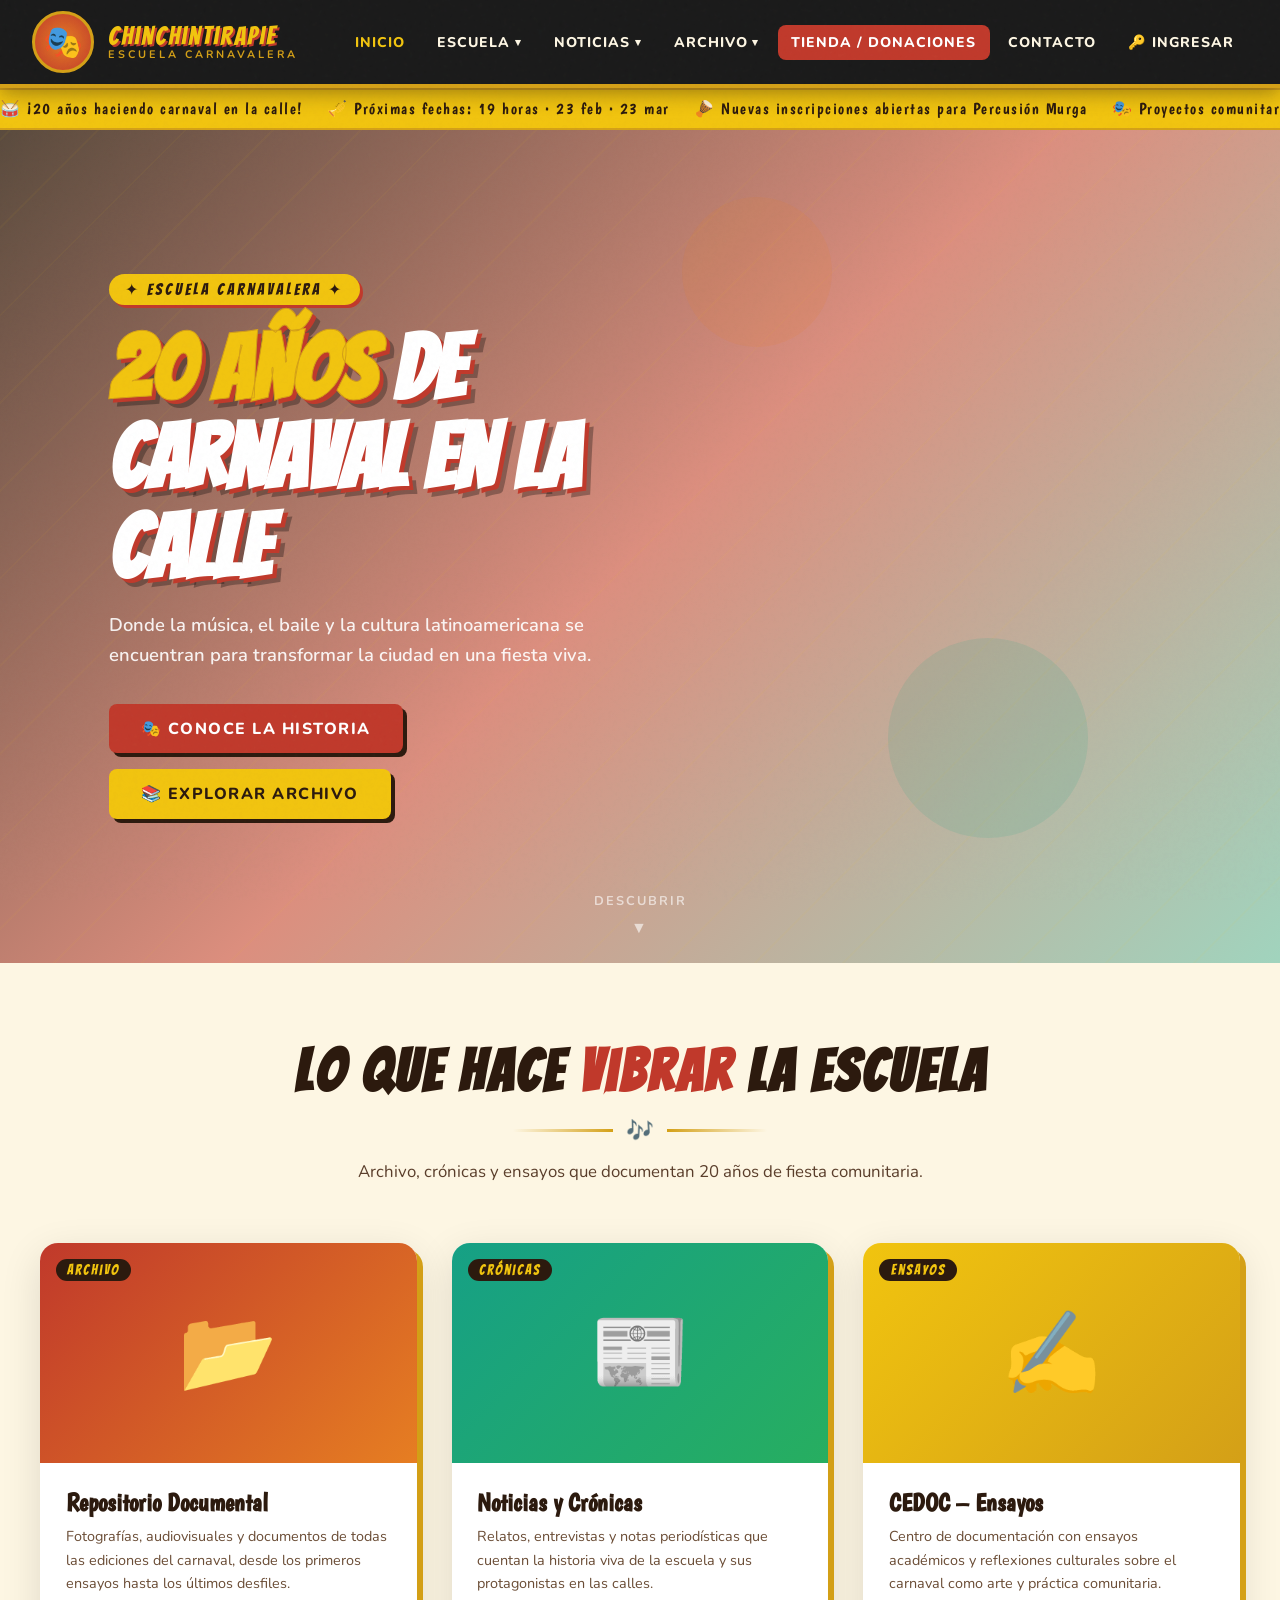
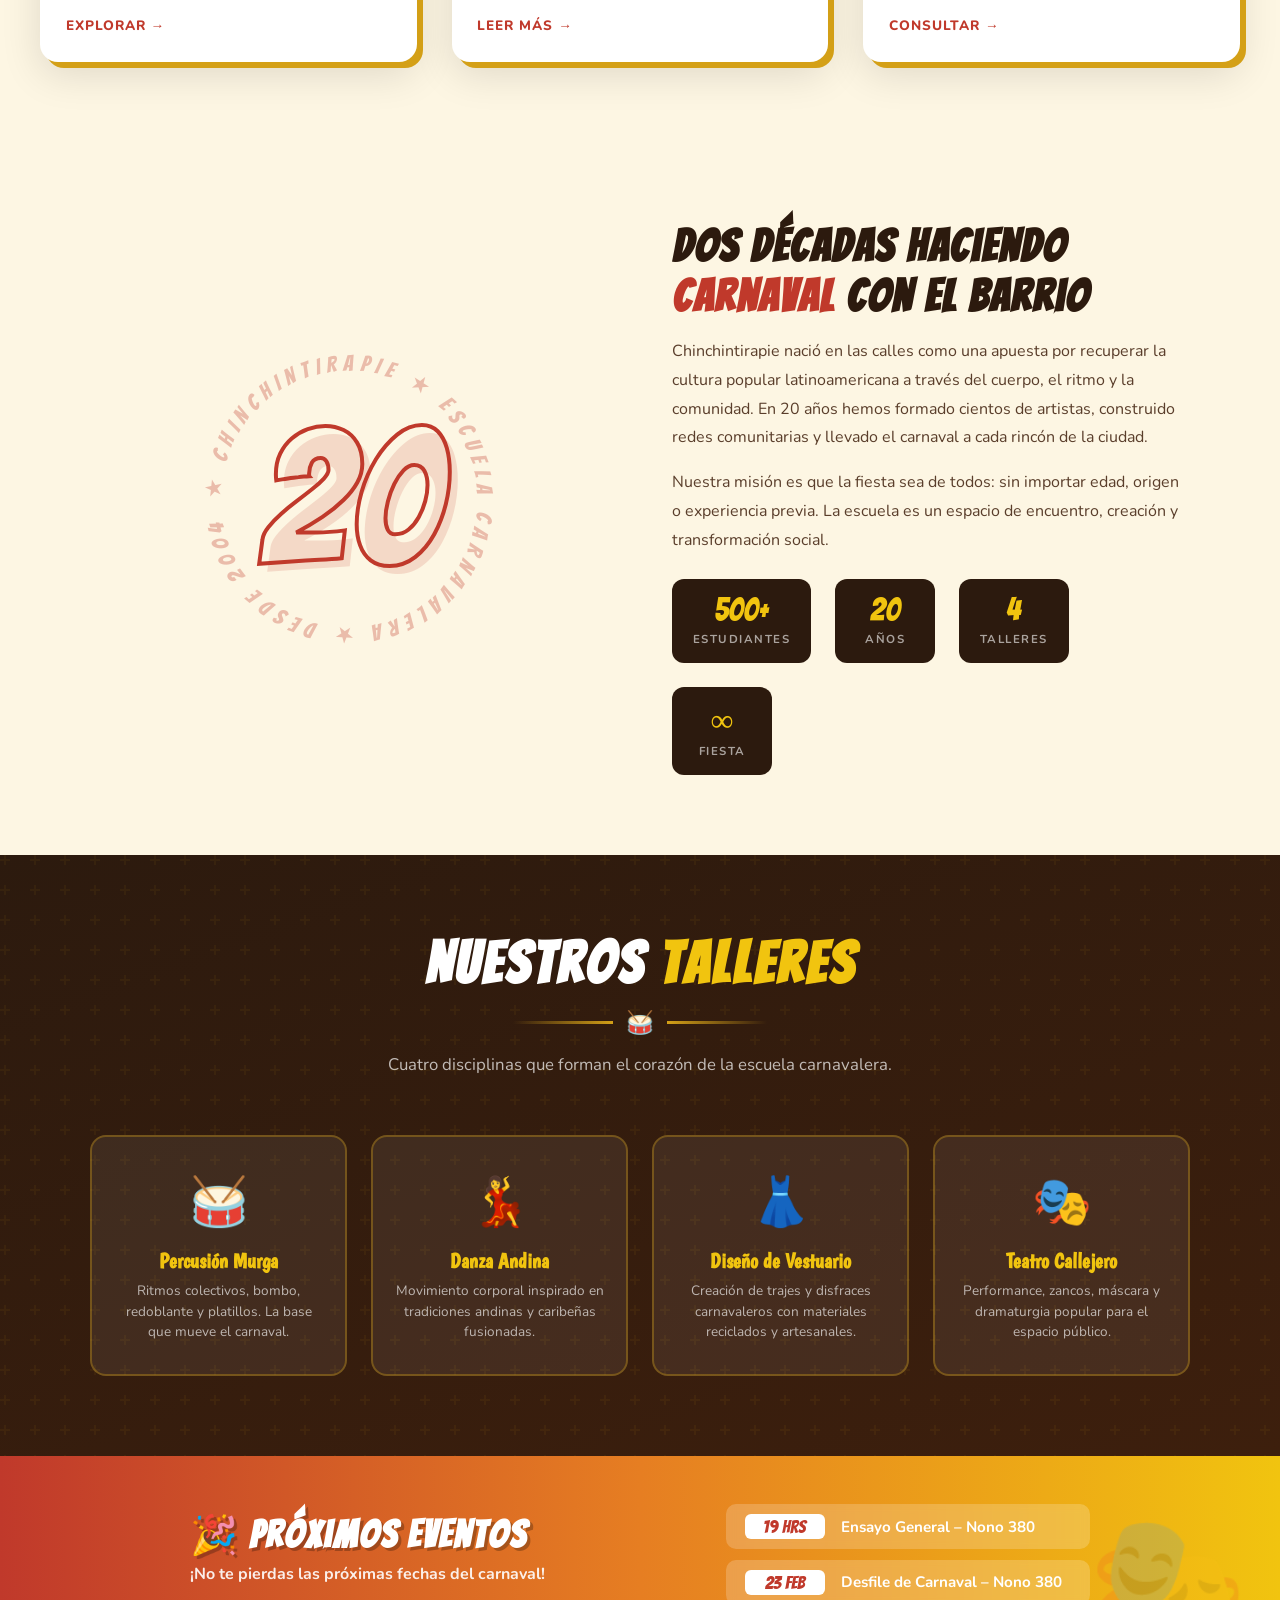
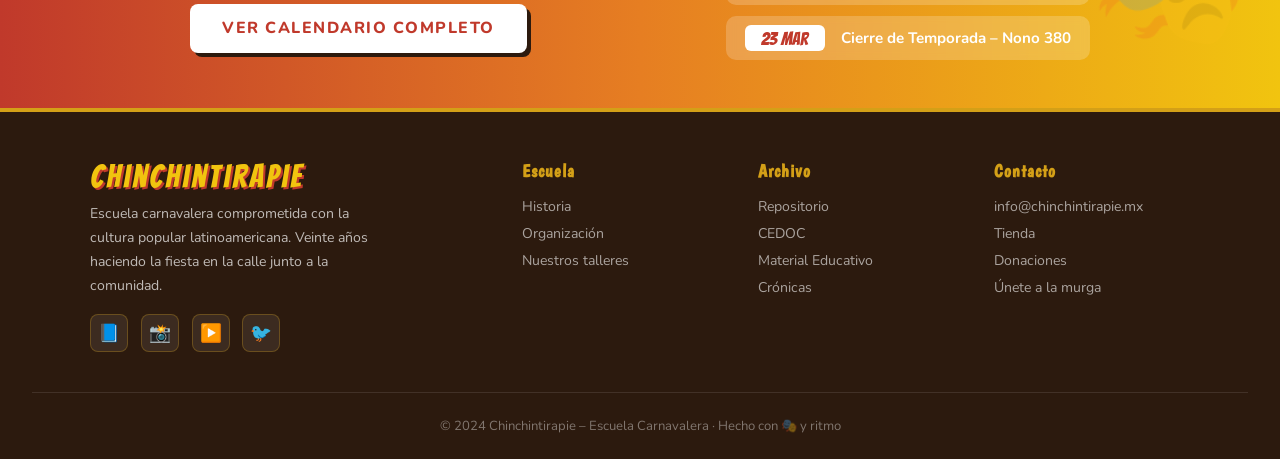
==== commit 92ad7d03: "Merge pull request #2 from CodeMochi-dev/main Feat: Se sube la parte de organizacio, se crean carpet" ====
--- a/index.html
+++ b/index.html
@@ -1,280 +1,384 @@
-<!DOCTYPE html>
-<html lang="es">
-
-<head>
-    <meta charset="UTF-8">
-    <meta name="viewport" content="width=device-width, initial-scale=1.0">
-    <title>Chinchintirapie – Escuela Carnavalera</title>
-    <link
-        href="https://fonts.googleapis.com/css2?family=Boogaloo&family=Pacifico&family=Nunito:wght@400;600;700;800&family=Bangers&display=swap"
-        rel="stylesheet">
-    <link rel="stylesheet" href="styles.css">
-</head>
-
-<body>
-
-    <!-- NAVBAR -->
-    <nav class="navbar">
-        <a href="logo%20chinchitirapie%20.png" class="logo-wrap">
-            <div class="logo-img">
-                <img src="logo%20chinchitirapie%20.png" alt="Logo Chinchintirapie">
-            </div>
-            <div class="logo-text">
-                <span>Chinchintirapie</span>
-                <span>Escuela Carnavalera</span>
-            </div>
-        </a>
-
-        <button class="hamburger" id="hamburger" aria-label="Menú">☰</button>
-
-        <ul class="nav-links" id="navLinks">
-            <li><a href="#inicio">Inicio</a></li>
-
-            <li class="has-dropdown" id="dd-escuela">
-                <button>Escuela <span class="caret">▾</span></button>
-                <div class="dropdown">
-                    <a href="#historia">Historia</a>
-                    <a href="#organizacion">Organización</a>
-                </div>
-            </li>
-
-            <li class="has-dropdown" id="dd-noticias">
-                <button>Noticias <span class="caret">▾</span></button>
-                <div class="dropdown">
-                    <a href="#hitos">Hitos Recientes</a>
-                    <a href="#cronicas">Crónicas</a>
-                </div>
-            </li>
-
-            <li class="has-dropdown" id="dd-archivo">
-                <button>Archivo <span class="caret">▾</span></button>
-                <div class="dropdown">
-                    <a href="#repositorio">Repositorio</a>
-                    <a href="#cedoc">CEDOC</a>
-                </div>
-            </li>
-
-            <li><a href="#tienda" class="nav-cta">Tienda&nbsp;/&nbsp;Donaciones</a></li>
-            <li><a href="#contacto">Contacto</a></li>
-            <li><a href="login.html" class="nav-cta nav-cta-acceso">Acceso</a></li>
-        </ul>
-    </nav>
-
-    <!-- TICKER -->
-    <div class="ticker">
-        <span class="ticker-inner">
-            🥁 ¡20 años haciendo carnaval en la calle! &nbsp;&nbsp;🎺 Próximas fechas: 19 horas · 23 feb · 23 mar
-            &nbsp;&nbsp;🪘 Nuevas inscripciones abiertas para Percusión Murga &nbsp;&nbsp;🎭 Proyectos comunitarios
-            activos en toda la ciudad &nbsp;&nbsp;💃 Danza Andina · Diseño de Vestuario · Teatro Callejero &nbsp;&nbsp;
-        </span>
-    </div>
-
-    <!-- HERO -->
-    <section class="hero" id="inicio">
-        <div class="hero-bg"></div>
-        <div class="float-shape"></div>
-        <div class="float-shape"></div>
-        <div class="float-shape"></div>
-
-        <div class="hero-content">
-            <div class="hero-badge">✦ Escuela Carnavalera ✦</div>
-            <h1 class="hero-title"><em>20 años</em> de carnaval en la calle</h1>
-            <p class="hero-sub">Donde la música, el baile y la cultura latinoamericana se encuentran para transformar la
-                ciudad en una fiesta viva.</p>
-            <div class="hero-btns">
-                <a href="#historia" class="btn btn-primary">🎭 Conoce la historia</a>
-                <a href="#repositorio" class="btn btn-secondary">📚 Explorar archivo</a>
-            </div>
-        </div>
-        <div class="scroll-hint">Descubrir</div>
-    </section>
-
-    <!-- CARDS -->
-    <section class="cards-section" id="hitos">
-        <div class="section-header reveal">
-            <h2>Lo que hace <span>vibrar</span> la escuela</h2>
-            <div class="deco-line"><span>🎶</span></div>
-            <p>Archivo, crónicas y ensayos que documentan 20 años de fiesta comunitaria.</p>
-        </div>
-        <div class="cards-grid">
-            <div class="card reveal">
-                <div class="card-img card-img-1">
-                    <div class="card-img-inner">📂</div>
-                    <span class="card-tag">Archivo</span>
-                </div>
-                <div class="card-body">
-                    <h3>Repositorio Documental</h3>
-                    <p>Fotografías, audiovisuales y documentos de todas las ediciones del carnaval, desde los primeros
-                        ensayos hasta los últimos desfiles.</p>
-                    <a href="#repositorio" class="card-link">Explorar →</a>
-                </div>
-            </div>
-
-            <div class="card reveal">
-                <div class="card-img card-img-2">
-                    <div class="card-img-inner">📰</div>
-                    <span class="card-tag">Crónicas</span>
-                </div>
-                <div class="card-body">
-                    <h3>Noticias y Crónicas</h3>
-                    <p>Relatos, entrevistas y notas periodísticas que cuentan la historia viva de la escuela y sus
-                        protagonistas en las calles.</p>
-                    <a href="#cronicas" class="card-link">Leer más →</a>
-                </div>
-            </div>
-
-            <div class="card reveal">
-                <div class="card-img card-img-3">
-                    <div class="card-img-inner">✍️</div>
-                    <span class="card-tag">Ensayos</span>
-                </div>
-                <div class="card-body">
-                    <h3>CEDOC – Ensayos</h3>
-                    <p>Centro de documentación con ensayos académicos y reflexiones culturales sobre el carnaval como
-                        arte y práctica comunitaria.</p>
-                    <a href="#cedoc" class="card-link">Consultar →</a>
-                </div>
-            </div>
-        </div>
-    </section>
-
-    <!-- 20 AÑOS -->
-    <section class="años-section" id="historia">
-        <div class="años-inner">
-            <div class="años-visual reveal">
-                <div class="años-number">20</div>
-                <div class="años-badge-ring">
-                    <svg viewBox="0 0 200 200" xmlns="http://www.w3.org/2000/svg">
-                        <path id="circ" d="M 100,100 m -80,0 a 80,80 0 1,1 160,0 a 80,80 0 1,1 -160,0" fill="none" />
-                        <text font-family="Bangers,cursive" font-size="14" fill="#C0392B" letter-spacing="4">
-                            <textPath href="#circ">★ CHINCHINTIRAPIE ★ ESCUELA CARNAVALERA ★ DESDE 2004 ★ </textPath>
-                        </text>
-                    </svg>
-                </div>
-            </div>
-            <div class="años-text reveal">
-                <h2>Dos décadas haciendo <span>carnaval</span> con el barrio</h2>
-                <p>Chinchintirapie nació en las calles como una apuesta por recuperar la cultura popular latinoamericana
-                    a través del cuerpo, el ritmo y la comunidad. En 20 años hemos formado cientos de artistas,
-                    construido redes comunitarias y llevado el carnaval a cada rincón de la ciudad.</p>
-                <p>Nuestra misión es que la fiesta sea de todos: sin importar edad, origen o experiencia previa. La
-                    escuela es un espacio de encuentro, creación y transformación social.</p>
-                <div class="stats-row">
-                    <div class="stat-box"><span class="num">500+</span><span class="label">Estudiantes</span></div>
-                    <div class="stat-box"><span class="num">20</span><span class="label">Años</span></div>
-                    <div class="stat-box"><span class="num">4</span><span class="label">Talleres</span></div>
-                    <div class="stat-box"><span class="num">∞</span><span class="label">Fiesta</span></div>
-                </div>
-            </div>
-        </div>
-    </section>
-
-    <!-- TALLERES -->
-    <section class="talleres-section" id="organizacion">
-        <div class="section-header reveal">
-            <h2 style="color:#fff;">Nuestros <span style="color:var(--amarillo);">Talleres</span></h2>
-            <div class="deco-line"><span>🥁</span></div>
-            <p>Cuatro disciplinas que forman el corazón de la escuela carnavalera.</p>
-        </div>
-        <div class="talleres-grid">
-            <div class="taller-card reveal">
-                <div class="taller-icon">🥁</div>
-                <h3>Percusión Murga</h3>
-                <p>Ritmos colectivos, bombo, redoblante y platillos. La base que mueve el carnaval.</p>
-            </div>
-            <div class="taller-card reveal">
-                <div class="taller-icon">💃</div>
-                <h3>Danza Andina</h3>
-                <p>Movimiento corporal inspirado en tradiciones andinas y caribeñas fusionadas.</p>
-            </div>
-            <div class="taller-card reveal">
-                <div class="taller-icon">👗</div>
-                <h3>Diseño de Vestuario</h3>
-                <p>Creación de trajes y disfraces carnavaleros con materiales reciclados y artesanales.</p>
-            </div>
-            <div class="taller-card reveal">
-                <div class="taller-icon">🎭</div>
-                <h3>Teatro Callejero</h3>
-                <p>Performance, zancos, máscara y dramaturgia popular para el espacio público.</p>
-            </div>
-        </div>
-    </section>
-
-    <!-- EVENTOS -->
-    <section class="eventos-section" id="cronicas">
-        <div class="eventos-inner">
-            <div class="eventos-text">
-                <h2>🎉 Próximos Eventos</h2>
-                <p>¡No te pierdas las próximas fechas del carnaval!</p>
-                <a href="#contacto" class="btn btn-primary"
-                    style="margin-top:1.2rem; background:#fff; color:var(--rojo);">Ver calendario completo</a>
-            </div>
-            <div class="eventos-list">
-                <div class="evento-item">
-                    <span class="evento-fecha">19 hrs</span>
-                    <span class="evento-nombre">Ensayo General – Nono 380</span>
-                </div>
-                <div class="evento-item">
-                    <span class="evento-fecha">23 Feb</span>
-                    <span class="evento-nombre">Desfile de Carnaval – Nono 380</span>
-                </div>
-                <div class="evento-item">
-                    <span class="evento-fecha">23 Mar</span>
-                    <span class="evento-nombre">Cierre de Temporada – Nono 380</span>
-                </div>
-            </div>
-        </div>
-    </section>
-
-
-
-    <!-- FOOTER -->
-    <footer id="contacto">
-        <div class="footer-grid">
-            <div class="footer-brand">
-                <span class="brand-name">Chinchintirapie</span>
-                <p>Escuela carnavalera comprometida con la cultura popular latinoamericana. Veinte años haciendo la
-                    fiesta en la calle junto a la comunidad.</p>
-                <div class="social-row">
-                    <a class="social-btn" href="#">📘</a>
-                    <a class="social-btn" href="#">📸</a>
-                    <a class="social-btn" href="#">▶️</a>
-                    <a class="social-btn" href="#">🐦</a>
-                </div>
-            </div>
-            <div class="footer-col" id="repositorio">
-                <h4>Escuela</h4>
-                <ul>
-                    <li><a href="#historia">Historia</a></li>
-                    <li><a href="#organizacion">Organización</a></li>
-                    <li><a href="#organizacion">Nuestros talleres</a></li>
-                </ul>
-            </div>
-            <div class="footer-col" id="cedoc">
-                <h4>Archivo</h4>
-                <ul>
-                    <li><a href="#repositorio">Repositorio</a></li>
-                    <li><a href="#cedoc">CEDOC</a></li>
-                    <li><a href="#cronicas">Crónicas</a></li>
-                    <li><a href="#hitos">Hitos recientes</a></li>
-                </ul>
-            </div>
-            <div class="footer-col" id="tienda">
-                <h4>Contacto</h4>
-                <ul>
-                    <li><a href="mailto:info@chinchintirapie.mx">info@chinchintirapie.mx</a></li>
-                    <li><a href="#">Tienda</a></li>
-                    <li><a href="#">Donaciones</a></li>
-                    <li><a href="#">Únete a la murga</a></li>
-                </ul>
-            </div>
-        </div>
-        <div class="footer-bottom">
-            <p>© 2024 Chinchintirapie – Escuela Carnavalera · Hecho con 🎭 y ritmo</p>
-        </div>
-    </footer>
-
-    <script src="main.js"></script>
-</body>
-
-</html>+<!DOCTYPE html>
+<html lang="es">
+<head>
+<meta charset="UTF-8">
+<meta name="viewport" content="width=device-width, initial-scale=1.0">
+<title>Chinchintirapie – Escuela Carnavalera</title>
+<link href="https://fonts.googleapis.com/css2?family=Boogaloo&family=Pacifico&family=Nunito:wght@400;600;700;800&family=Bangers&display=swap" rel="stylesheet">
+<link rel="stylesheet" href="asset/css/styles.css">
+</head>
+<body>
+
+<!-- NAVBAR -->
+<nav class="navbar">
+  <a href="index.html" class="logo-wrap">
+    <div class="logo-img">🎭</div>
+    <div class="logo-text">
+      <span>Chinchintirapie</span>
+      <span>Escuela Carnavalera</span>
+    </div>
+  </a>
+
+  <button class="hamburger" id="hamburger" aria-label="Menú">☰</button>
+
+  <ul class="nav-links" id="navLinks">
+    <li><a href="index.html">Inicio</a></li>
+
+    <li class="has-dropdown" id="dd-escuela">
+      <button>Escuela <span class="caret">▾</span></button>
+      <div class="dropdown">
+        <a href="#historia">Historia</a>
+        <a href="organizacion.html">Organización</a>
+      </div>
+    </li>
+
+    <li class="has-dropdown" id="dd-noticias">
+      <button>Noticias <span class="caret">▾</span></button>
+      <div class="dropdown">
+        <a href="#hitos">Hitos Recientes</a>
+        <a href="#cronicas">Crónicas</a>
+      </div>
+    </li>
+
+    <li class="has-dropdown" id="dd-archivo">
+      <button>Archivo <span class="caret">▾</span></button>
+      <div class="dropdown">
+        <a href="repositorio.html">📂 Repositorio</a>
+        <a href="cedoc.html">📚 CEDOC</a>
+        <a href="material-educativo.html">🎓 Material Educativo</a>
+      </div>
+    </li>
+
+    <li><a href="#tienda" class="nav-cta">Tienda&nbsp;/&nbsp;Donaciones</a></li>
+    <li><a href="#contacto">Contacto</a></li>
+    <li><button class="nav-login-btn" id="openLogin">🔑 Ingresar</button></li>
+  </ul>
+</nav>
+
+<!-- ══════════════════════════
+     MODAL LOGIN
+══════════════════════════ -->
+<div class="auth-overlay" id="authOverlay" role="dialog" aria-modal="true" aria-label="Iniciar sesión">
+  <div class="auth-modal-box" id="authModal">
+
+    <!-- Cerrar -->
+    <button class="auth-close" id="closeAuth" aria-label="Cerrar">✕</button>
+
+    <!-- Cabecera -->
+    <div class="auth-modal-header">
+      <img src="logo_chinchitirapie_.png" alt="Logo Chinchintirapie" class="auth-logo-img">
+      <h2 class="auth-modal-title">Iniciar Sesión</h2>
+      <p class="auth-modal-subtitle">Escuela Carnavalera</p>
+    </div>
+
+    <!-- Tabs -->
+    <div class="auth-tabs">
+      <button class="auth-tab active" data-tab="login">Entrar</button>
+      <button class="auth-tab" data-tab="register">Registrarse</button>
+    </div>
+
+    <!-- Panel LOGIN -->
+    <div class="auth-panel" id="tab-login">
+      <form class="portal-form" id="loginForm" novalidate>
+        <div class="form-group">
+          <label for="login-email">Correo Electrónico</label>
+          <input type="email" id="login-email" placeholder="ejemplo@correo.com" autocomplete="email" required>
+        </div>
+        <div class="form-group">
+          <label for="login-pass">Contraseña</label>
+          <input type="password" id="login-pass" placeholder="••••••••" autocomplete="current-password" required>
+        </div>
+        <div class="form-aux">
+          <label class="remember-label">
+            <input type="checkbox" id="login-remember"> Recordarme
+          </label>
+          <a href="#" class="forgot-link">¿Olvidaste tu contraseña?</a>
+        </div>
+        <button type="submit" class="portal-btn">Entrar 🎭</button>
+      </form>
+      <div class="auth-footer">
+        <p>¿No tienes cuenta? <a href="#" class="switch-tab" data-tab="register">Regístrate aquí</a></p>
+      </div>
+    </div>
+
+    <!-- Panel REGISTRO -->
+    <div class="auth-panel hidden" id="tab-register">
+      <form class="portal-form" id="registerForm" novalidate>
+        <div class="form-group">
+          <label for="reg-name">Nombre completo</label>
+          <input type="text" id="reg-name" placeholder="Tu nombre" autocomplete="name" required>
+        </div>
+        <div class="form-group">
+          <label for="reg-email">Correo Electrónico</label>
+          <input type="email" id="reg-email" placeholder="ejemplo@correo.com" autocomplete="email" required>
+        </div>
+        <div class="form-group">
+          <label for="reg-pass">Contraseña</label>
+          <input type="password" id="reg-pass" placeholder="Mínimo 8 caracteres" autocomplete="new-password" required>
+        </div>
+        <div class="form-group">
+          <label for="reg-taller">Taller de interés</label>
+          <select id="reg-taller">
+            <option value="">— Selecciona un taller —</option>
+            <option>Percusión Murga</option>
+            <option>Danza Andina</option>
+            <option>Diseño de Vestuario</option>
+            <option>Teatro Callejero</option>
+          </select>
+        </div>
+        <button type="submit" class="portal-btn">Crear cuenta 🥁</button>
+      </form>
+      <div class="auth-footer">
+        <p>¿Ya tienes cuenta? <a href="#" class="switch-tab" data-tab="login">Inicia sesión</a></p>
+      </div>
+    </div>
+
+  </div>
+</div>
+
+<!-- TICKER -->
+<div class="ticker">
+  <span class="ticker-inner">
+    🥁 ¡20 años haciendo carnaval en la calle! &nbsp;&nbsp;🎺 Próximas fechas: 19 horas · 23 feb · 23 mar &nbsp;&nbsp;🪘 Nuevas inscripciones abiertas para Percusión Murga &nbsp;&nbsp;🎭 Proyectos comunitarios activos en toda la ciudad &nbsp;&nbsp;💃 Danza Andina · Diseño de Vestuario · Teatro Callejero &nbsp;&nbsp;
+  </span>
+</div>
+
+<!-- HERO -->
+<section class="hero" id="inicio">
+  <div class="hero-bg"></div>
+  <div class="float-shape"></div>
+  <div class="float-shape"></div>
+  <div class="float-shape"></div>
+
+  <div class="hero-content">
+    <div class="hero-badge">✦ Escuela Carnavalera ✦</div>
+    <h1 class="hero-title"><em>20 años</em> de carnaval en la calle</h1>
+    <p class="hero-sub">Donde la música, el baile y la cultura latinoamericana se encuentran para transformar la ciudad en una fiesta viva.</p>
+    <div class="hero-btns">
+      <a href="#historia" class="btn btn-primary">🎭 Conoce la historia</a>
+      <a href="#repositorio" class="btn btn-secondary">📚 Explorar archivo</a>
+    </div>
+  </div>
+  <div class="scroll-hint">Descubrir</div>
+</section>
+
+<!-- CARDS -->
+<section class="cards-section" id="hitos">
+  <div class="section-header reveal">
+    <h2>Lo que hace <span>vibrar</span> la escuela</h2>
+    <div class="deco-line"><span>🎶</span></div>
+    <p>Archivo, crónicas y ensayos que documentan 20 años de fiesta comunitaria.</p>
+  </div>
+  <div class="cards-grid">
+    <div class="card reveal">
+      <div class="card-img card-img-1">
+        <div class="card-img-inner">📂</div>
+        <span class="card-tag">Archivo</span>
+      </div>
+      <div class="card-body">
+        <h3>Repositorio Documental</h3>
+        <p>Fotografías, audiovisuales y documentos de todas las ediciones del carnaval, desde los primeros ensayos hasta los últimos desfiles.</p>
+        <a href="#repositorio" class="card-link">Explorar →</a>
+      </div>
+    </div>
+
+    <div class="card reveal">
+      <div class="card-img card-img-2">
+        <div class="card-img-inner">📰</div>
+        <span class="card-tag">Crónicas</span>
+      </div>
+      <div class="card-body">
+        <h3>Noticias y Crónicas</h3>
+        <p>Relatos, entrevistas y notas periodísticas que cuentan la historia viva de la escuela y sus protagonistas en las calles.</p>
+        <a href="#cronicas" class="card-link">Leer más →</a>
+      </div>
+    </div>
+
+    <div class="card reveal">
+      <div class="card-img card-img-3">
+        <div class="card-img-inner">✍️</div>
+        <span class="card-tag">Ensayos</span>
+      </div>
+      <div class="card-body">
+        <h3>CEDOC – Ensayos</h3>
+        <p>Centro de documentación con ensayos académicos y reflexiones culturales sobre el carnaval como arte y práctica comunitaria.</p>
+        <a href="#cedoc" class="card-link">Consultar →</a>
+      </div>
+    </div>
+  </div>
+</section>
+
+<!-- 20 AÑOS -->
+<section class="años-section" id="historia">
+  <div class="años-inner">
+    <div class="años-visual reveal">
+      <div class="años-number">20</div>
+      <div class="años-badge-ring">
+        <svg viewBox="0 0 200 200" xmlns="http://www.w3.org/2000/svg">
+          <path id="circ" d="M 100,100 m -80,0 a 80,80 0 1,1 160,0 a 80,80 0 1,1 -160,0" fill="none"/>
+          <text font-family="Bangers,cursive" font-size="14" fill="#C0392B" letter-spacing="4">
+            <textPath href="#circ">★ CHINCHINTIRAPIE ★ ESCUELA CARNAVALERA ★ DESDE 2004 ★ </textPath>
+          </text>
+        </svg>
+      </div>
+    </div>
+    <div class="años-text reveal">
+      <h2>Dos décadas haciendo <span>carnaval</span> con el barrio</h2>
+      <p>Chinchintirapie nació en las calles como una apuesta por recuperar la cultura popular latinoamericana a través del cuerpo, el ritmo y la comunidad. En 20 años hemos formado cientos de artistas, construido redes comunitarias y llevado el carnaval a cada rincón de la ciudad.</p>
+      <p>Nuestra misión es que la fiesta sea de todos: sin importar edad, origen o experiencia previa. La escuela es un espacio de encuentro, creación y transformación social.</p>
+      <div class="stats-row">
+        <div class="stat-box"><span class="num">500+</span><span class="label">Estudiantes</span></div>
+        <div class="stat-box"><span class="num">20</span><span class="label">Años</span></div>
+        <div class="stat-box"><span class="num">4</span><span class="label">Talleres</span></div>
+        <div class="stat-box"><span class="num">∞</span><span class="label">Fiesta</span></div>
+      </div>
+    </div>
+  </div>
+</section>
+
+<!-- TALLERES -->
+<section class="talleres-section" id="organizacion">
+  <div class="section-header reveal">
+    <h2 style="color:#fff;">Nuestros <span style="color:var(--amarillo);">Talleres</span></h2>
+    <div class="deco-line"><span>🥁</span></div>
+    <p>Cuatro disciplinas que forman el corazón de la escuela carnavalera.</p>
+  </div>
+  <div class="talleres-grid">
+    <div class="taller-card reveal">
+      <div class="taller-icon">🥁</div>
+      <h3>Percusión Murga</h3>
+      <p>Ritmos colectivos, bombo, redoblante y platillos. La base que mueve el carnaval.</p>
+    </div>
+    <div class="taller-card reveal">
+      <div class="taller-icon">💃</div>
+      <h3>Danza Andina</h3>
+      <p>Movimiento corporal inspirado en tradiciones andinas y caribeñas fusionadas.</p>
+    </div>
+    <div class="taller-card reveal">
+      <div class="taller-icon">👗</div>
+      <h3>Diseño de Vestuario</h3>
+      <p>Creación de trajes y disfraces carnavaleros con materiales reciclados y artesanales.</p>
+    </div>
+    <div class="taller-card reveal">
+      <div class="taller-icon">🎭</div>
+      <h3>Teatro Callejero</h3>
+      <p>Performance, zancos, máscara y dramaturgia popular para el espacio público.</p>
+    </div>
+  </div>
+</section>
+
+<!-- EVENTOS -->
+<section class="eventos-section" id="cronicas">
+  <div class="eventos-inner">
+    <div class="eventos-text">
+      <h2>🎉 Próximos Eventos</h2>
+      <p>¡No te pierdas las próximas fechas del carnaval!</p>
+      <a href="#contacto" class="btn btn-primary" style="margin-top:1.2rem; background:#fff; color:var(--rojo);">Ver calendario completo</a>
+    </div>
+    <div class="eventos-list">
+      <div class="evento-item">
+        <span class="evento-fecha">19 hrs</span>
+        <span class="evento-nombre">Ensayo General – Nono 380</span>
+      </div>
+      <div class="evento-item">
+        <span class="evento-fecha">23 Feb</span>
+        <span class="evento-nombre">Desfile de Carnaval – Nono 380</span>
+      </div>
+      <div class="evento-item">
+        <span class="evento-fecha">23 Mar</span>
+        <span class="evento-nombre">Cierre de Temporada – Nono 380</span>
+      </div>
+    </div>
+  </div>
+</section>
+
+<!-- FOOTER -->
+<footer id="contacto">
+  <div class="footer-grid">
+    <div class="footer-brand">
+      <span class="brand-name">Chinchintirapie</span>
+      <p>Escuela carnavalera comprometida con la cultura popular latinoamericana. Veinte años haciendo la fiesta en la calle junto a la comunidad.</p>
+      <div class="social-row">
+        <a class="social-btn" href="#">📘</a>
+        <a class="social-btn" href="#">📸</a>
+        <a class="social-btn" href="#">▶️</a>
+        <a class="social-btn" href="#">🐦</a>
+      </div>
+    </div>
+    <div class="footer-col">
+      <h4>Escuela</h4>
+      <ul>
+        <li><a href="#historia">Historia</a></li>
+        <li><a href="organizacion.html">Organización</a></li>
+        <li><a href="#organizacion">Nuestros talleres</a></li>
+      </ul>
+    </div>
+    <div class="footer-col">
+      <h4>Archivo</h4>
+      <ul>
+        <li><a href="repositorio.html">Repositorio</a></li>
+        <li><a href="cedoc.html">CEDOC</a></li>
+        <li><a href="material-educativo.html">Material Educativo</a></li>
+        <li><a href="#cronicas">Crónicas</a></li>
+      </ul>
+    </div>
+    <div class="footer-col" id="tienda">
+      <h4>Contacto</h4>
+      <ul>
+        <li><a href="mailto:info@chinchintirapie.mx">info@chinchintirapie.mx</a></li>
+        <li><a href="#">Tienda</a></li>
+        <li><a href="#">Donaciones</a></li>
+        <li><a href="#">Únete a la murga</a></li>
+      </ul>
+    </div>
+  </div>
+  <div class="footer-bottom">
+    <p>© 2024 Chinchintirapie – Escuela Carnavalera · Hecho con 🎭 y ritmo</p>
+  </div>
+</footer>
+
+<script src="asset/js/main.js"></script>
+<script>
+/* ── Modal Login ── */
+const overlay   = document.getElementById('authOverlay');
+const openBtn   = document.getElementById('openLogin');
+const closeBtn  = document.getElementById('closeAuth');
+
+function openModal() {
+  overlay.classList.add('active');
+  document.body.style.overflow = 'hidden';
+}
+function closeModal() {
+  overlay.classList.remove('active');
+  document.body.style.overflow = '';
+}
+
+openBtn.addEventListener('click', openModal);
+closeBtn.addEventListener('click', closeModal);
+overlay.addEventListener('click', e => { if (e.target === overlay) closeModal(); });
+document.addEventListener('keydown', e => { if (e.key === 'Escape') closeModal(); });
+
+/* Tabs */
+document.querySelectorAll('.auth-tab, .switch-tab').forEach(btn => {
+  btn.addEventListener('click', e => {
+    e.preventDefault();
+    const tab = btn.dataset.tab;
+    document.querySelectorAll('.auth-tab').forEach(t => t.classList.toggle('active', t.dataset.tab === tab));
+    document.querySelectorAll('.auth-panel').forEach(p => p.classList.toggle('hidden', p.id !== 'tab-' + tab));
+  });
+});
+
+/* Forms (demo) */
+document.getElementById('loginForm').addEventListener('submit', e => {
+  e.preventDefault();
+  closeModal();
+  alert('¡Bienvenido/a a Chinchintirapie! 🎭');
+});
+document.getElementById('registerForm').addEventListener('submit', e => {
+  e.preventDefault();
+  closeModal();
+  alert('¡Cuenta creada! Pronto recibirás un correo de confirmación. 🥁');
+});
+</script>
+</body>
+</html>
--- a/asset/css/styles.css
+++ b/asset/css/styles.css
@@ -0,0 +1,1384 @@
+:root {
+  --rojo:    #C0392B;
+  --naranja: #E67E22;
+  --amarillo:#F1C40F;
+  --verde:   #27AE60;
+  --turquesa:#16A085;
+  --dorado:  #D4A017;
+  --crema:   #FDF6E3;
+  --oscuro:  #2C1A0E;
+  --sombra:  rgba(44,26,14,.45);
+}
+
+/* Accessibility: Reduce motion for users who prefer it */
+@media (prefers-reduced-motion: reduce) {
+  *, *::before, *::after {
+    animation-duration: 0.01ms !important;
+    animation-iteration-count: 1 !important;
+    transition-duration: 0.01ms !important;
+    scroll-behavior: auto !important;
+  }
+}
+
+*, *::before, *::after { box-sizing: border-box; margin: 0; padding: 0; }
+
+html { scroll-behavior: smooth; }
+
+body {
+  font-family: 'Nunito', sans-serif;
+  background: var(--crema);
+  color: var(--oscuro);
+  overflow-x: hidden;
+}
+
+/* ─── Noise texture overlay ─── */
+body::before {
+  content: '';
+  position: fixed; inset: 0;
+  background-image: url("data:image/svg+xml,%3Csvg viewBox='0 0 200 200' xmlns='http://www.w3.org/2000/svg'%3E%3Cfilter id='n'%3E%3CfeTurbulence type='fractalNoise' baseFrequency='0.9' numOctaves='4' stitchTiles='stitch'/%3E%3C/filter%3E%3Crect width='100%25' height='100%25' filter='url(%23n)' opacity='0.04'/%3E%3C/svg%3E");
+  pointer-events: none;
+  z-index: 9999;
+  opacity: .5;
+}
+
+/* ════════════════════════════
+   NAVBAR
+════════════════════════════ */
+.navbar {
+  position: sticky; top: 0; z-index: 1000;
+  display: flex; align-items: center; justify-content: space-between;
+  padding: .7rem 2rem;
+  background: #1a1a1a;
+  border-bottom: 4px solid var(--dorado);
+  box-shadow: 0 4px 20px var(--sombra);
+}
+
+.logo-wrap {
+  display: flex; align-items: center; gap: .9rem;
+  text-decoration: none;
+}
+
+.logo-img {
+  width: 62px; height: 62px;
+  border-radius: 50%;
+  border: 3px solid var(--dorado);
+  animation: spin 14s linear infinite;
+  object-fit: cover;
+  background: radial-gradient(circle, var(--naranja), var(--rojo));
+  display: flex; align-items: center; justify-content: center;
+  font-size: 2rem;
+  flex-shrink: 0;
+}
+
+@keyframes spin { to { transform: rotate(360deg); } }
+
+.logo-text {
+  line-height: 1;
+}
+.logo-text span:first-child {
+  display: block;
+  font-family: 'Bangers', cursive;
+  font-size: 1.6rem;
+  letter-spacing: 2px;
+  color: var(--amarillo);
+  text-shadow: 2px 2px 0 var(--rojo);
+}
+.logo-text span:last-child {
+  display: block;
+  font-size: .68rem;
+  font-weight: 700;
+  letter-spacing: 3px;
+  text-transform: uppercase;
+  color: var(--dorado);
+}
+
+.nav-links {
+  display: flex; align-items: center; gap: .3rem;
+  list-style: none;
+}
+
+.nav-links > li { position: relative; }
+
+.nav-links > li > a,
+.nav-links > li > button {
+  display: flex; align-items: center; gap: .3rem;
+  padding: .5rem .85rem;
+  background: transparent; border: none;
+  font-family: 'Nunito', sans-serif;
+  font-size: .88rem; font-weight: 800;
+  text-transform: uppercase; letter-spacing: 1px;
+  color: var(--crema);
+  text-decoration: none;
+  border-radius: 6px;
+  cursor: pointer;
+  transition: background .2s, color .2s;
+}
+
+.nav-links > li > a:hover,
+.nav-links > li > button:hover {
+  background: var(--dorado);
+  color: var(--oscuro);
+}
+
+/* Keyboard focus styles */
+.nav-links > li > a:focus,
+.nav-links > li > button:focus {
+  outline: 2px solid var(--dorado);
+  outline-offset: 2px;
+}
+
+.nav-links > li > a:focus:not(:focus-visible),
+.nav-links > li > button:focus:not(:focus-visible) {
+  outline: none;
+}
+
+.nav-links > li > button .caret {
+  font-size: .7rem;
+  transition: transform .25s;
+}
+.nav-links > li.open > button .caret { transform: rotate(180deg); }
+
+/* Dropdown */
+.dropdown {
+  position: absolute; top: calc(100% + 8px); left: 0;
+  min-width: 180px;
+  background: var(--oscuro);
+  border: 2px solid var(--dorado);
+  border-radius: 10px;
+  overflow: hidden;
+  box-shadow: 0 8px 30px var(--sombra);
+  opacity: 0; transform: translateY(-8px) scaleY(.96);
+  transform-origin: top;
+  pointer-events: none;
+  transition: opacity .25s, transform .25s;
+}
+.nav-links > li.open .dropdown {
+  opacity: 1; transform: translateY(0) scaleY(1);
+  pointer-events: auto;
+}
+.dropdown a {
+  display: block;
+  padding: .65rem 1.1rem;
+  font-size: .85rem; font-weight: 700;
+  color: var(--crema);
+  text-decoration: none;
+  transition: background .18s, padding-left .18s;
+  border-left: 3px solid transparent;
+}
+.dropdown a:hover {
+  background: rgba(212,160,23,.18);
+  border-left-color: var(--dorado);
+  padding-left: 1.5rem;
+  color: var(--amarillo);
+}
+
+/* Special nav buttons */
+.nav-cta {
+  background: var(--rojo) !important;
+  border-radius: 8px !important;
+  color: #fff !important;
+}
+.nav-cta:hover { background: var(--naranja) !important; color: #fff !important; }
+
+.hamburger {
+  display: none;
+  background: none; border: 2px solid var(--dorado);
+  border-radius: 6px;
+  padding: .4rem .6rem;
+  cursor: pointer;
+  color: var(--amarillo);
+  font-size: 1.3rem;
+}
+
+/* ════════════════════════════
+   HERO
+════════════════════════════ */
+.hero {
+  position: relative;
+  min-height: 92vh;
+  display: flex; align-items: center;
+  overflow: hidden;
+}
+
+.hero-bg {
+  position: absolute; inset: 0;
+  background:
+    linear-gradient(135deg, rgba(44,26,14,.78) 0%, rgba(192,57,43,.55) 50%, rgba(22,160,133,.4) 100%),
+    url('Gemini_Generated_Image_hoa0vehoa0vehoa0.png') center/cover no-repeat;
+  z-index: 0;
+}
+
+/* Diagonal colour splash */
+.hero-bg::after {
+  content: '';
+  position: absolute; inset: 0;
+  background: repeating-linear-gradient(
+    -45deg,
+    transparent, transparent 60px,
+    rgba(241,196,15,.04) 60px, rgba(241,196,15,.04) 62px
+  );
+}
+
+.hero-content {
+  position: relative; z-index: 1;
+  max-width: 700px;
+  padding: 4rem 2rem 4rem 6vw;
+}
+
+.hero-badge {
+  display: inline-block;
+  background: var(--amarillo);
+  color: var(--oscuro);
+  font-family: 'Bangers', cursive;
+  font-size: 1rem; letter-spacing: 3px;
+  padding: .35rem 1rem;
+  border-radius: 20px;
+  margin-bottom: 1.2rem;
+  box-shadow: 3px 3px 0 var(--rojo);
+  animation: fadeDown .8s ease both;
+}
+
+.hero-title {
+  font-family: 'Bangers', cursive;
+  font-size: clamp(3rem, 7vw, 6rem);
+  line-height: 1.0;
+  color: #fff;
+  text-shadow: 4px 4px 0 var(--rojo), 8px 8px 0 rgba(0,0,0,.3);
+  margin-bottom: 1.1rem;
+  animation: fadeDown .8s .15s ease both;
+}
+.hero-title em {
+  font-style: normal;
+  color: var(--amarillo);
+  -webkit-text-stroke: 1px var(--dorado);
+}
+
+.hero-sub {
+  font-size: 1.15rem; font-weight: 600;
+  color: rgba(255,255,255,.9);
+  max-width: 500px;
+  margin-bottom: 2.2rem;
+  line-height: 1.6;
+  animation: fadeDown .8s .3s ease both;
+}
+
+.hero-btns {
+  display: flex; gap: 1rem; flex-wrap: wrap;
+  animation: fadeDown .8s .45s ease both;
+}
+
+.btn {
+  display: inline-flex; align-items: center; gap: .5rem;
+  padding: .85rem 2rem;
+  border: none; border-radius: 8px;
+  font-family: 'Nunito', sans-serif;
+  font-size: 1rem; font-weight: 800;
+  text-transform: uppercase; letter-spacing: 1.5px;
+  text-decoration: none;
+  cursor: pointer;
+  transition: transform .2s, box-shadow .2s, filter .2s;
+  position: relative; overflow: hidden;
+}
+.btn::after {
+  content: '';
+  position: absolute; inset: 0;
+  background: rgba(255,255,255,.15);
+  opacity: 0;
+  transition: opacity .2s;
+}
+.btn:hover::after { opacity: 1; }
+.btn:hover { transform: translateY(-3px); box-shadow: 0 8px 24px var(--sombra); }
+
+.btn-primary { background: var(--rojo); color: #fff; box-shadow: 4px 4px 0 var(--oscuro); }
+.btn-secondary { background: var(--amarillo); color: var(--oscuro); box-shadow: 4px 4px 0 var(--oscuro); }
+
+/* Floating shapes */
+.float-shape {
+  position: absolute;
+  border-radius: 50%;
+  opacity: .12;
+  animation: float 6s ease-in-out infinite;
+}
+.float-shape:nth-child(1) { width: 300px; height: 300px; background: var(--amarillo); right: -80px; top: 10%; animation-delay: 0s; }
+.float-shape:nth-child(2) { width: 200px; height: 200px; background: var(--turquesa); right: 15%; bottom: 15%; animation-delay: 2s; }
+.float-shape:nth-child(3) { width: 150px; height: 150px; background: var(--naranja); right: 35%; top: 8%; animation-delay: 4s; }
+
+@keyframes float {
+  0%,100% { transform: translateY(0) rotate(0deg); }
+  50%      { transform: translateY(-22px) rotate(8deg); }
+}
+
+@keyframes fadeDown {
+  from { opacity: 0; transform: translateY(-24px); }
+  to   { opacity: 1; transform: translateY(0); }
+}
+
+/* Scroll indicator */
+.scroll-hint {
+  position: absolute; bottom: 1.5rem; left: 50%;
+  transform: translateX(-50%);
+  color: rgba(255,255,255,.6);
+  font-size: .8rem; font-weight: 700; letter-spacing: 2px;
+  text-transform: uppercase;
+  display: flex; flex-direction: column; align-items: center; gap: .4rem;
+  animation: bounce 2s ease-in-out infinite;
+}
+.scroll-hint::after { content: '▼'; font-size: 1rem; }
+@keyframes bounce { 0%,100%{transform: translateX(-50%) translateY(0)} 50%{transform:translateX(-50%) translateY(8px)} }
+
+/* ════════════════════════════
+   SECTION WRAPPER
+════════════════════════════ */
+section { padding: 5rem 2rem; }
+
+.section-header {
+  text-align: center;
+  margin-bottom: 3.5rem;
+}
+.section-header h2 {
+  font-family: 'Bangers', cursive;
+  font-size: clamp(2.2rem, 5vw, 3.6rem);
+  letter-spacing: 3px;
+  line-height: 1;
+  position: relative; display: inline-block;
+}
+.section-header h2 span { color: var(--rojo); }
+.section-header p {
+  font-size: 1.05rem;
+  color: #5a3e2b;
+  max-width: 600px; margin: .8rem auto 0;
+  line-height: 1.7;
+}
+.section-header .deco-line {
+  display: flex; align-items: center; justify-content: center;
+  gap: .8rem; margin: .9rem 0 0;
+}
+.section-header .deco-line::before,
+.section-header .deco-line::after {
+  content: ''; flex: 1; max-width: 100px;
+  height: 3px;
+  background: linear-gradient(90deg, transparent, var(--dorado));
+}
+.section-header .deco-line::after { background: linear-gradient(90deg, var(--dorado), transparent); }
+.section-header .deco-line span { font-size: 1.4rem; }
+
+/* ════════════════════════════
+   CARDS SECTION
+════════════════════════════ */
+.cards-section { background: var(--crema); }
+
+.cards-grid {
+  display: grid;
+  grid-template-columns: repeat(auto-fit, minmax(300px, 1fr));
+  gap: 2.2rem;
+  max-width: 1200px;
+  margin: 0 auto;
+}
+
+.card {
+  background: #fff;
+  border-radius: 18px;
+  overflow: hidden;
+  box-shadow: 6px 6px 0 var(--dorado), 0 12px 40px rgba(0,0,0,.12);
+  transition: transform .3s, box-shadow .3s;
+  position: relative;
+}
+.card:hover {
+  transform: translateY(-8px) rotate(.5deg);
+  box-shadow: 10px 10px 0 var(--rojo), 0 20px 50px rgba(0,0,0,.2);
+}
+
+.card-img {
+  height: 220px;
+  position: relative; overflow: hidden;
+}
+.card-img-inner {
+  width: 100%; height: 100%;
+  display: flex; align-items: center; justify-content: center;
+  font-size: 5rem;
+  transition: transform .4s;
+}
+.card:hover .card-img-inner { transform: scale(1.1); }
+
+.card-img-1 { background: linear-gradient(135deg, var(--rojo), var(--naranja)); }
+.card-img-2 { background: linear-gradient(135deg, var(--turquesa), var(--verde)); }
+.card-img-3 { background: linear-gradient(135deg, var(--amarillo), var(--dorado)); }
+
+.card-tag {
+  position: absolute; top: 1rem; left: 1rem;
+  background: var(--oscuro);
+  color: var(--amarillo);
+  font-family: 'Bangers', cursive;
+  font-size: .85rem; letter-spacing: 2px;
+  padding: .25rem .7rem;
+  border-radius: 20px;
+}
+
+.card-body { padding: 1.6rem; }
+.card-body h3 {
+  font-family: 'Boogaloo', cursive;
+  font-size: 1.55rem;
+  color: var(--oscuro);
+  margin-bottom: .5rem;
+}
+.card-body p {
+  font-size: .9rem; color: #6a4c35; line-height: 1.6;
+  margin-bottom: 1.2rem;
+}
+.card-body .card-link {
+  display: inline-flex; align-items: center; gap: .4rem;
+  font-weight: 800; font-size: .85rem; text-transform: uppercase;
+  letter-spacing: 1px;
+  color: var(--rojo); text-decoration: none;
+  border-bottom: 2px solid transparent;
+  transition: border-color .2s;
+}
+.card-body .card-link:hover { border-color: var(--rojo); }
+
+/* ════════════════════════════
+   TALLERES
+════════════════════════════ */
+.talleres-section {
+  background: linear-gradient(160deg, var(--oscuro) 0%, #3d1f0d 100%);
+  position: relative; overflow: hidden;
+}
+.talleres-section::before {
+  content: '';
+  position: absolute; inset: 0;
+  background: url("data:image/svg+xml,%3Csvg width='60' height='60' viewBox='0 0 60 60' xmlns='http://www.w3.org/2000/svg'%3E%3Cg fill='none' fill-rule='evenodd'%3E%3Cg fill='%23D4A017' fill-opacity='0.06'%3E%3Cpath d='M36 34v-4h-2v4h-4v2h4v4h2v-4h4v-2h-4zm0-30V0h-2v4h-4v2h4v4h2V6h4V4h-4zM6 34v-4H4v4H0v2h4v4h2v-4h4v-2H6zM6 4V0H4v4H0v2h4v4h2V6h4V4H6z'/%3E%3C/g%3E%3C/g%3E%3C/svg%3E");
+}
+.talleres-section .section-header h2 { color: #fff; }
+.talleres-section .section-header p { color: rgba(255,255,255,.7); }
+
+.talleres-grid {
+  display: grid;
+  grid-template-columns: repeat(auto-fit, minmax(220px, 1fr));
+  gap: 1.5rem;
+  max-width: 1100px; margin: 0 auto;
+  position: relative;
+}
+
+.taller-card {
+  background: rgba(255,255,255,.07);
+  border: 2px solid rgba(212,160,23,.35);
+  border-radius: 16px;
+  padding: 2rem 1.4rem;
+  text-align: center;
+  cursor: pointer;
+  transition: background .3s, border-color .3s, transform .3s;
+  position: relative; overflow: hidden;
+}
+.taller-card::after {
+  content: '';
+  position: absolute; bottom: 0; left: 0; right: 0;
+  height: 4px;
+  background: var(--dorado);
+  transform: scaleX(0); transform-origin: left;
+  transition: transform .3s;
+}
+.taller-card:hover { background: rgba(212,160,23,.12); border-color: var(--dorado); transform: translateY(-6px); }
+.taller-card:hover::after { transform: scaleX(1); }
+
+.taller-icon { font-size: 3rem; margin-bottom: .8rem; }
+.taller-card h3 {
+  font-family: 'Boogaloo', cursive;
+  font-size: 1.3rem; color: var(--amarillo);
+  margin-bottom: .5rem;
+}
+.taller-card p { font-size: .85rem; color: rgba(255,255,255,.65); line-height: 1.5; }
+
+/* ════════════════════════════
+   EVENTOS BANNER
+════════════════════════════ */
+.eventos-section {
+  background: linear-gradient(90deg, var(--rojo) 0%, var(--naranja) 50%, var(--amarillo) 100%);
+  padding: 3rem 2rem;
+  position: relative; overflow: hidden;
+}
+.eventos-section::before {
+  content: '🎭';
+  position: absolute; right: 2rem; top: 50%; transform: translateY(-50%);
+  font-size: 8rem; opacity: .18;
+}
+.eventos-inner {
+  max-width: 900px; margin: 0 auto;
+  display: flex; align-items: center; justify-content: space-between; flex-wrap: wrap; gap: 1.5rem;
+}
+.eventos-text h2 {
+  font-family: 'Bangers', cursive;
+  font-size: 2.4rem; color: #fff;
+  text-shadow: 3px 3px 0 rgba(0,0,0,.25);
+  letter-spacing: 2px;
+  margin-bottom: .3rem;
+}
+.eventos-text p { color: rgba(255,255,255,.9); font-weight: 700; }
+.eventos-list {
+  display: flex; flex-direction: column; gap: .7rem;
+}
+.evento-item {
+  display: flex; align-items: center; gap: 1rem;
+  background: rgba(255,255,255,.2);
+  border-radius: 10px; padding: .6rem 1.2rem;
+  backdrop-filter: blur(4px);
+}
+.evento-fecha {
+  background: #fff; color: var(--rojo);
+  font-family: 'Bangers', cursive; font-size: 1.1rem;
+  padding: .2rem .7rem; border-radius: 6px;
+  min-width: 80px; text-align: center;
+}
+.evento-nombre { color: #fff; font-weight: 700; font-size: .95rem; }
+
+/* ════════════════════════════
+   20 AÑOS SECTION
+════════════════════════════ */
+.años-section {
+  background: var(--crema);
+  position: relative;
+}
+.años-inner {
+  max-width: 1100px; margin: 0 auto;
+  display: grid; grid-template-columns: 1fr 1fr; gap: 4rem;
+  align-items: center;
+}
+.años-visual {
+  position: relative; text-align: center;
+}
+.años-number {
+  font-family: 'Bangers', cursive;
+  font-size: 12rem; line-height: 1;
+  color: transparent;
+  -webkit-text-stroke: 4px var(--rojo);
+  text-shadow: 8px 8px 0 rgba(192,57,43,.15);
+  position: relative; z-index: 1;
+}
+.años-badge-ring {
+  position: absolute; inset: 0;
+  display: flex; align-items: center; justify-content: center;
+  pointer-events: none;
+}
+.años-badge-ring svg {
+  width: 100%; max-width: 320px;
+  animation: spin 30s linear infinite;
+  opacity: .3;
+}
+.años-text h2 {
+  font-family: 'Bangers', cursive;
+  font-size: 2.8rem; color: var(--oscuro);
+  letter-spacing: 2px; margin-bottom: 1rem;
+  line-height: 1.1;
+}
+.años-text h2 span { color: var(--rojo); }
+.años-text p {
+  color: #5a3e2b; line-height: 1.8; font-size: 1rem;
+  margin-bottom: 1rem;
+}
+.stats-row {
+  display: flex; gap: 1.5rem; flex-wrap: wrap; margin-top: 1.5rem;
+}
+.stat-box {
+  background: var(--oscuro);
+  color: var(--amarillo);
+  border-radius: 12px;
+  padding: .9rem 1.3rem;
+  text-align: center;
+  min-width: 100px;
+}
+.stat-box .num {
+  font-family: 'Bangers', cursive;
+  font-size: 2rem; display: block;
+}
+.stat-box .label {
+  font-size: .72rem; font-weight: 700;
+  text-transform: uppercase; letter-spacing: 1.5px;
+  color: rgba(255,255,255,.6);
+}
+
+/* ════════════════════════════
+   FOOTER
+════════════════════════════ */
+footer {
+  background: var(--oscuro);
+  color: rgba(255,255,255,.7);
+  padding: 3rem 2rem 1.5rem;
+  border-top: 4px solid var(--dorado);
+}
+.footer-grid {
+  max-width: 1100px; margin: 0 auto;
+  display: grid; grid-template-columns: 2fr 1fr 1fr 1fr;
+  gap: 2.5rem; margin-bottom: 2.5rem;
+}
+.footer-brand .brand-name {
+  font-family: 'Bangers', cursive;
+  font-size: 2rem; color: var(--amarillo);
+  letter-spacing: 3px;
+  text-shadow: 2px 2px 0 var(--rojo);
+  display: block; margin-bottom: .5rem;
+}
+.footer-brand p { font-size: .88rem; line-height: 1.7; max-width: 280px; }
+.footer-col h4 {
+  font-family: 'Boogaloo', cursive;
+  font-size: 1.1rem; color: var(--dorado);
+  margin-bottom: 1rem; letter-spacing: 1px;
+}
+.footer-col ul { list-style: none; }
+.footer-col ul li { margin-bottom: .5rem; }
+.footer-col ul li a {
+  color: rgba(255,255,255,.6);
+  text-decoration: none; font-size: .88rem;
+  transition: color .2s, padding-left .2s;
+  display: block;
+}
+.footer-col ul li a:hover { color: var(--amarillo); padding-left: .4rem; }
+.footer-bottom {
+  text-align: center;
+  border-top: 1px solid rgba(255,255,255,.1);
+  padding-top: 1.5rem;
+  font-size: .82rem;
+  color: rgba(255,255,255,.4);
+}
+.social-row { display: flex; gap: .8rem; margin-top: 1rem; }
+.social-btn {
+  width: 38px; height: 38px;
+  background: rgba(255,255,255,.08);
+  border: 1px solid rgba(212,160,23,.3);
+  border-radius: 8px;
+  display: flex; align-items: center; justify-content: center;
+  font-size: 1.1rem;
+  text-decoration: none;
+  transition: background .2s;
+}
+.social-btn:hover { background: var(--dorado); }
+
+/* ════════════════════════════
+   REVEAL ANIMATIONS
+════════════════════════════ */
+.reveal {
+  opacity: 0; transform: translateY(30px);
+  transition: opacity .7s, transform .7s;
+}
+.reveal.visible { opacity: 1; transform: none; }
+
+/* ════════════════════════════
+   RESPONSIVE
+════════════════════════════ */
+@media (max-width: 900px) {
+  .años-inner { grid-template-columns: 1fr; }
+  .footer-grid { grid-template-columns: 1fr 1fr; }
+  .años-number { font-size: 8rem; }
+}
+
+@media (max-width: 640px) {
+  .nav-links { display: none; flex-direction: column; position: absolute; top: 100%; left: 0; right: 0; background: var(--oscuro); padding: 1rem; border-top: 2px solid var(--dorado); gap: .2rem; }
+  .nav-links.open { display: flex; }
+  .hamburger { display: block; }
+  .dropdown { position: static; border: none; box-shadow: none; background: rgba(255,255,255,.05); border-radius: 8px; opacity: 1 !important; transform: none !important; pointer-events: auto !important; display: none; }
+  .nav-links > li.open .dropdown { display: block; }
+  .hero-content { padding: 3rem 1.5rem; }
+  .footer-grid { grid-template-columns: 1fr; }
+  .eventos-inner { flex-direction: column; }
+}
+
+/* Marquee ticker */
+.ticker {
+  background: var(--amarillo);
+  overflow: hidden;
+  white-space: nowrap;
+  padding: .5rem 0;
+  border-top: 2px solid var(--dorado);
+  border-bottom: 2px solid var(--dorado);
+}
+.ticker-inner {
+  display: inline-block;
+  animation: marquee 22s linear infinite;
+  font-family: 'Boogaloo', cursive;
+  font-size: 1rem;
+  color: var(--oscuro);
+  letter-spacing: 1.5px;
+}
+@keyframes marquee { from { transform: translateX(100vw); } to { transform: translateX(-100%); } }
+
+/* ════════════════════════════
+   PAGE HERO (subpáginas)
+════════════════════════════ */
+.page-hero {
+  background: linear-gradient(135deg, var(--oscuro) 0%, #3d1f0d 60%, rgba(192,57,43,.6) 100%);
+  padding: 5rem 2rem 4rem;
+  text-align: center;
+  position: relative;
+  overflow: hidden;
+  border-bottom: 4px solid var(--dorado);
+}
+.page-hero::before {
+  content: '';
+  position: absolute; inset: 0;
+  background: repeating-linear-gradient(
+    -45deg, transparent, transparent 40px,
+    rgba(241,196,15,.03) 40px, rgba(241,196,15,.03) 42px
+  );
+}
+.page-hero-badge {
+  display: inline-block;
+  background: var(--dorado);
+  color: var(--oscuro);
+  font-family: 'Bangers', cursive;
+  font-size: .95rem; letter-spacing: 3px;
+  padding: .3rem 1.1rem;
+  border-radius: 20px;
+  margin-bottom: 1rem;
+  position: relative;
+}
+.page-hero h1 {
+  font-family: 'Bangers', cursive;
+  font-size: clamp(2.5rem, 6vw, 5rem);
+  color: #fff;
+  letter-spacing: 3px;
+  line-height: 1;
+  text-shadow: 4px 4px 0 var(--rojo);
+  margin-bottom: .9rem;
+  position: relative;
+}
+.page-hero h1 em {
+  font-style: normal;
+  color: var(--amarillo);
+}
+.page-hero p {
+  color: rgba(255,255,255,.8);
+  font-size: 1.1rem;
+  max-width: 600px;
+  margin: 0 auto;
+  line-height: 1.7;
+  position: relative;
+}
+
+/* ════════════════════════════
+   SEARCH BAR
+════════════════════════════ */
+.search-bar-wrap {
+  background: var(--oscuro);
+  padding: 1.5rem 2rem;
+  display: flex; justify-content: center;
+  border-bottom: 3px solid var(--dorado);
+}
+.search-bar {
+  display: flex; gap: .7rem; align-items: center;
+  width: 100%; max-width: 700px;
+}
+.search-bar input {
+  flex: 1;
+  padding: .75rem 1.2rem;
+  border-radius: 8px;
+  border: 2px solid rgba(212,160,23,.4);
+  background: rgba(255,255,255,.08);
+  color: #fff;
+  font-family: 'Nunito', sans-serif;
+  font-size: 1rem;
+  outline: none;
+  transition: border-color .2s;
+}
+.search-bar input::placeholder { color: rgba(255,255,255,.4); }
+.search-bar input:focus { border-color: var(--dorado); }
+.search-bar button {
+  padding: .75rem 1.4rem;
+  background: var(--rojo);
+  color: #fff;
+  border: none; border-radius: 8px;
+  font-family: 'Nunito', sans-serif;
+  font-size: .95rem; font-weight: 800;
+  cursor: pointer;
+  transition: background .2s;
+  white-space: nowrap;
+}
+.search-bar button:hover { background: var(--naranja); }
+
+/* ════════════════════════════
+   FILTER TABS
+════════════════════════════ */
+.filter-tabs {
+  display: flex; gap: .6rem; flex-wrap: wrap;
+  justify-content: center;
+  padding: 1.8rem 2rem;
+  background: var(--crema);
+  border-bottom: 2px solid rgba(44,26,14,.1);
+}
+.filter-tab {
+  padding: .45rem 1.1rem;
+  border-radius: 20px;
+  border: 2px solid var(--dorado);
+  background: transparent;
+  color: var(--oscuro);
+  font-family: 'Nunito', sans-serif;
+  font-size: .85rem; font-weight: 800;
+  letter-spacing: .5px;
+  cursor: pointer;
+  transition: background .2s, color .2s;
+}
+.filter-tab:hover, .filter-tab.active {
+  background: var(--rojo);
+  border-color: var(--rojo);
+  color: #fff;
+}
+
+/* ════════════════════════════
+   REPOSITORIO – Year Timeline
+════════════════════════════ */
+.year-section { padding: 3rem 2rem; background: var(--crema); }
+.year-section + .year-section { background: #fff; }
+
+.year-header {
+  display: flex; align-items: center; gap: 1rem;
+  margin-bottom: 2rem;
+}
+.year-label {
+  font-family: 'Bangers', cursive;
+  font-size: 3.5rem;
+  color: transparent;
+  -webkit-text-stroke: 3px var(--rojo);
+  line-height: 1;
+  flex-shrink: 0;
+}
+.year-line {
+  flex: 1; height: 3px;
+  background: linear-gradient(90deg, var(--dorado), transparent);
+  border-radius: 2px;
+}
+
+.media-grid {
+  display: grid;
+  grid-template-columns: repeat(auto-fill, minmax(250px, 1fr));
+  gap: 1.4rem;
+  max-width: 1200px; margin: 0 auto;
+}
+
+.media-card {
+  border-radius: 14px;
+  overflow: hidden;
+  background: #fff;
+  box-shadow: 4px 4px 0 var(--dorado), 0 6px 20px rgba(0,0,0,.09);
+  transition: transform .28s, box-shadow .28s;
+  cursor: pointer;
+}
+.media-card:hover {
+  transform: translateY(-6px) rotate(.4deg);
+  box-shadow: 8px 8px 0 var(--rojo), 0 14px 36px rgba(0,0,0,.16);
+}
+.media-thumb {
+  height: 160px;
+  display: flex; align-items: center; justify-content: center;
+  font-size: 3.5rem;
+  position: relative;
+  overflow: hidden;
+}
+.media-thumb .play-icon {
+  position: absolute;
+  width: 48px; height: 48px;
+  background: rgba(192,57,43,.85);
+  border-radius: 50%;
+  display: flex; align-items: center; justify-content: center;
+  font-size: 1.2rem;
+  color: #fff;
+  opacity: 0;
+  transition: opacity .25s;
+}
+.media-card:hover .play-icon { opacity: 1; }
+.media-info { padding: 1rem 1.1rem; }
+.media-info h4 {
+  font-family: 'Boogaloo', cursive;
+  font-size: 1.1rem; color: var(--oscuro);
+  margin-bottom: .25rem;
+}
+.media-info p { font-size: .8rem; color: #7a5c40; }
+.media-tag {
+  display: inline-block;
+  background: var(--amarillo);
+  color: var(--oscuro);
+  font-size: .7rem; font-weight: 800;
+  letter-spacing: 1px; text-transform: uppercase;
+  padding: .15rem .55rem; border-radius: 10px;
+  margin-bottom: .4rem;
+}
+
+/* ════════════════════════════
+   CEDOC – Articles & Timeline
+════════════════════════════ */
+.cedoc-layout {
+  display: grid;
+  grid-template-columns: 2fr 1fr;
+  gap: 3rem;
+  max-width: 1200px; margin: 0 auto;
+  padding: 4rem 2rem;
+}
+
+.cedoc-main section { margin-bottom: 3rem; }
+.cedoc-main h2 {
+  font-family: 'Bangers', cursive;
+  font-size: 2rem; color: var(--oscuro);
+  letter-spacing: 2px; margin-bottom: 1.2rem;
+  border-left: 5px solid var(--rojo);
+  padding-left: .8rem;
+}
+
+.article-card {
+  background: #fff;
+  border-radius: 14px;
+  padding: 1.5rem;
+  margin-bottom: 1.2rem;
+  box-shadow: 3px 3px 0 var(--dorado), 0 4px 16px rgba(0,0,0,.07);
+  transition: transform .25s, box-shadow .25s;
+  display: flex; gap: 1.2rem; align-items: flex-start;
+}
+.article-card:hover {
+  transform: translateX(4px);
+  box-shadow: 5px 5px 0 var(--rojo), 0 8px 24px rgba(0,0,0,.12);
+}
+.article-icon {
+  font-size: 2.5rem; flex-shrink: 0;
+  width: 60px; height: 60px;
+  background: linear-gradient(135deg, var(--rojo), var(--naranja));
+  border-radius: 12px;
+  display: flex; align-items: center; justify-content: center;
+}
+.article-body h3 {
+  font-family: 'Boogaloo', cursive;
+  font-size: 1.25rem; color: var(--oscuro);
+  margin-bottom: .3rem;
+}
+.article-body p { font-size: .88rem; color: #6a4c35; line-height: 1.6; margin-bottom: .6rem; }
+.article-meta {
+  display: flex; gap: .7rem; flex-wrap: wrap;
+}
+.meta-tag {
+  background: var(--crema);
+  border: 1px solid var(--dorado);
+  color: var(--oscuro);
+  font-size: .72rem; font-weight: 800;
+  padding: .15rem .55rem; border-radius: 10px;
+  text-transform: uppercase; letter-spacing: .5px;
+}
+.download-btn {
+  display: inline-flex; align-items: center; gap: .4rem;
+  padding: .4rem .9rem;
+  background: var(--oscuro); color: var(--amarillo);
+  border-radius: 8px;
+  font-size: .8rem; font-weight: 800;
+  text-decoration: none; letter-spacing: .5px;
+  transition: background .2s;
+  margin-top: .5rem;
+}
+.download-btn:hover { background: var(--rojo); color: #fff; }
+
+/* CEDOC sidebar */
+.cedoc-sidebar {}
+.sidebar-widget {
+  background: #fff;
+  border-radius: 14px;
+  padding: 1.5rem;
+  margin-bottom: 1.5rem;
+  box-shadow: 3px 3px 0 var(--dorado), 0 4px 14px rgba(0,0,0,.07);
+}
+.sidebar-widget h3 {
+  font-family: 'Bangers', cursive;
+  font-size: 1.4rem; color: var(--oscuro);
+  letter-spacing: 2px; margin-bottom: 1rem;
+  border-bottom: 2px solid var(--amarillo); padding-bottom: .5rem;
+}
+
+/* Timeline */
+.timeline { position: relative; padding-left: 1.5rem; }
+.timeline::before {
+  content: '';
+  position: absolute; left: 6px; top: 0; bottom: 0;
+  width: 3px;
+  background: linear-gradient(180deg, var(--rojo), var(--dorado));
+  border-radius: 2px;
+}
+.timeline-item {
+  position: relative;
+  margin-bottom: 1.3rem;
+  padding-left: 1rem;
+}
+.timeline-item::before {
+  content: '';
+  position: absolute; left: -1.15rem; top: .35rem;
+  width: 12px; height: 12px;
+  background: var(--rojo);
+  border-radius: 50%;
+  border: 3px solid var(--crema);
+  box-shadow: 0 0 0 2px var(--rojo);
+}
+.timeline-year {
+  font-family: 'Bangers', cursive;
+  font-size: 1.1rem; color: var(--rojo);
+  letter-spacing: 1px;
+}
+.timeline-item p { font-size: .83rem; color: #6a4c35; line-height: 1.5; margin-top: .15rem; }
+
+/* ════════════════════════════
+   MATERIAL EDUCATIVO
+════════════════════════════ */
+.edu-layout {
+  max-width: 1200px; margin: 0 auto;
+  padding: 4rem 2rem;
+}
+.edu-section-title {
+  font-family: 'Bangers', cursive;
+  font-size: 2rem; color: var(--oscuro);
+  letter-spacing: 2px;
+  margin: 2.5rem 0 1.5rem;
+  display: flex; align-items: center; gap: .8rem;
+}
+.edu-section-title::after {
+  content: '';
+  flex: 1; height: 3px;
+  background: linear-gradient(90deg, var(--dorado), transparent);
+}
+
+.edu-grid {
+  display: grid;
+  grid-template-columns: repeat(auto-fill, minmax(280px, 1fr));
+  gap: 1.5rem;
+}
+
+.edu-card {
+  background: #fff;
+  border-radius: 16px;
+  overflow: hidden;
+  box-shadow: 4px 4px 0 var(--dorado), 0 6px 18px rgba(0,0,0,.08);
+  transition: transform .28s, box-shadow .28s;
+}
+.edu-card:hover {
+  transform: translateY(-7px);
+  box-shadow: 7px 7px 0 var(--rojo), 0 16px 36px rgba(0,0,0,.15);
+}
+.edu-card-header {
+  padding: 1.4rem;
+  display: flex; align-items: center; gap: 1rem;
+}
+.edu-icon {
+  font-size: 2.2rem;
+  width: 55px; height: 55px;
+  border-radius: 12px;
+  display: flex; align-items: center; justify-content: center;
+  flex-shrink: 0;
+}
+.edu-icon-pdf { background: linear-gradient(135deg, #e74c3c, #c0392b); }
+.edu-icon-video { background: linear-gradient(135deg, var(--turquesa), var(--verde)); }
+.edu-icon-audio { background: linear-gradient(135deg, var(--naranja), var(--amarillo)); }
+.edu-icon-doc { background: linear-gradient(135deg, #8e44ad, #6c3483); }
+
+.edu-card-header h3 {
+  font-family: 'Boogaloo', cursive;
+  font-size: 1.15rem; color: var(--oscuro);
+  margin-bottom: .2rem;
+}
+.edu-card-header p { font-size: .8rem; color: #7a5c40; }
+.edu-card-body { padding: 0 1.4rem 1.4rem; }
+.edu-card-body p { font-size: .85rem; color: #6a4c35; line-height: 1.6; margin-bottom: .8rem; }
+.edu-badge-row { display: flex; gap: .4rem; flex-wrap: wrap; margin-bottom: .8rem; }
+.edu-badge {
+  background: var(--crema);
+  border: 1px solid var(--dorado);
+  font-size: .72rem; font-weight: 800;
+  color: var(--oscuro);
+  padding: .15rem .55rem; border-radius: 10px;
+  text-transform: uppercase; letter-spacing: .5px;
+}
+.edu-badge.nivel-1 { background: #d5f5e3; border-color: var(--verde); }
+.edu-badge.nivel-2 { background: #fef9e7; border-color: var(--amarillo); }
+.edu-badge.nivel-3 { background: #fde8e8; border-color: var(--rojo); }
+
+.edu-actions { display: flex; gap: .6rem; flex-wrap: wrap; }
+.edu-btn {
+  display: inline-flex; align-items: center; gap: .35rem;
+  padding: .4rem .85rem;
+  border-radius: 8px;
+  font-size: .8rem; font-weight: 800;
+  text-decoration: none; cursor: pointer; border: none;
+  transition: background .2s, transform .15s;
+  font-family: 'Nunito', sans-serif;
+}
+.edu-btn:hover { transform: translateY(-2px); }
+.edu-btn-primary { background: var(--rojo); color: #fff; }
+.edu-btn-primary:hover { background: var(--naranja); }
+.edu-btn-secondary { background: var(--oscuro); color: var(--amarillo); }
+.edu-btn-secondary:hover { background: #3d1f0d; }
+
+/* Stats strip */
+.stats-strip {
+  background: var(--oscuro);
+  border-top: 3px solid var(--dorado);
+  border-bottom: 3px solid var(--dorado);
+  padding: 1.5rem 2rem;
+  display: flex; justify-content: center; gap: 3rem; flex-wrap: wrap;
+}
+.strip-stat {
+  text-align: center;
+  color: var(--crema);
+}
+.strip-stat .s-num {
+  font-family: 'Bangers', cursive;
+  font-size: 2.2rem; color: var(--amarillo);
+  display: block; line-height: 1;
+}
+.strip-stat .s-label {
+  font-size: .75rem; font-weight: 700;
+  text-transform: uppercase; letter-spacing: 1.5px;
+  color: rgba(255,255,255,.55);
+}
+
+/* ════════════════════════════
+   RESPONSIVE extra
+════════════════════════════ */
+@media (max-width: 900px) {
+  .cedoc-layout { grid-template-columns: 1fr; }
+}
+@media (max-width: 640px) {
+  .media-grid { grid-template-columns: 1fr 1fr; }
+  .edu-grid { grid-template-columns: 1fr; }
+  .stats-strip { gap: 1.5rem; }
+}
+@media (max-width: 400px) {
+  .media-grid { grid-template-columns: 1fr; }
+}
+
+/* ════════════════════════════
+   LOGO IMG (reemplaza emoji)
+════════════════════════════ */
+.logo-img img {
+  width: 100%;
+  height: 100%;
+  object-fit: contain;
+  border-radius: 50%;
+  display: block;
+  /* fondo oscuro para que el PNG negro se vea sobre dorado */
+  filter: invert(1) brightness(1.8);
+}
+
+/* ════════════════════════════
+   NAVBAR – botón LOGIN
+════════════════════════════ */
+.nav-login-btn {
+  display: flex; align-items: center; gap: .35rem;
+  padding: .48rem .95rem;
+  background: var(--dorado);
+  border: none; border-radius: 8px;
+  font-family: 'Nunito', sans-serif;
+  font-size: .85rem; font-weight: 800;
+  text-transform: uppercase; letter-spacing: 1px;
+  color: var(--oscuro);
+  cursor: pointer;
+  transition: background .2s, transform .15s;
+  white-space: nowrap;
+}
+.nav-login-btn:hover {
+  background: var(--amarillo);
+  transform: translateY(-2px);
+}
+
+/* ════════════════════════════
+   AUTH OVERLAY & MODAL
+════════════════════════════ */
+.auth-overlay {
+  position: fixed; inset: 0; z-index: 10000;
+  background: rgba(44, 26, 14, 0.78);
+  backdrop-filter: blur(6px);
+  display: flex; align-items: center; justify-content: center;
+  padding: 1rem;
+  opacity: 0; pointer-events: none;
+  transition: opacity .3s;
+}
+.auth-overlay.active {
+  opacity: 1; pointer-events: auto;
+}
+
+.auth-modal-box {
+  position: relative;
+  background: var(--crema);
+  border-radius: 22px;
+  width: 100%; max-width: 440px;
+  box-shadow: 8px 8px 0 var(--rojo), 0 24px 60px rgba(0,0,0,.45);
+  border: 3px solid var(--dorado);
+  overflow: hidden;
+  transform: translateY(20px) scale(.97);
+  transition: transform .3s;
+}
+.auth-overlay.active .auth-modal-box {
+  transform: translateY(0) scale(1);
+}
+
+/* Cierre */
+.auth-close {
+  position: absolute; top: .9rem; right: 1rem;
+  background: rgba(192,57,43,.12);
+  border: 2px solid var(--rojo);
+  border-radius: 50%;
+  width: 32px; height: 32px;
+  display: flex; align-items: center; justify-content: center;
+  font-size: .9rem; color: var(--rojo);
+  cursor: pointer; z-index: 2;
+  transition: background .2s, color .2s;
+}
+.auth-close:hover { background: var(--rojo); color: #fff; }
+
+/* Cabecera modal */
+.auth-modal-header {
+  background: linear-gradient(135deg, var(--oscuro) 0%, #3d1f0d 100%);
+  padding: 2rem 2rem 1.4rem;
+  text-align: center;
+  border-bottom: 3px solid var(--dorado);
+}
+.auth-logo-img {
+  width: 80px; height: 80px;
+  object-fit: contain;
+  border-radius: 50%;
+  border: 3px solid var(--dorado);
+  background: var(--oscuro);
+  filter: invert(1) brightness(1.8);
+  margin-bottom: .7rem;
+  animation: spin 14s linear infinite;
+}
+.auth-modal-title {
+  font-family: 'Bangers', cursive;
+  font-size: 2rem; letter-spacing: 3px;
+  color: var(--amarillo);
+  text-shadow: 3px 3px 0 var(--rojo);
+  line-height: 1;
+}
+.auth-modal-subtitle {
+  font-size: .75rem; font-weight: 700;
+  letter-spacing: 3px; text-transform: uppercase;
+  color: var(--dorado);
+  margin-top: .25rem;
+}
+
+/* Tabs */
+.auth-tabs {
+  display: flex;
+  border-bottom: 3px solid var(--dorado);
+}
+.auth-tab {
+  flex: 1;
+  padding: .75rem;
+  background: transparent; border: none;
+  font-family: 'Nunito', sans-serif;
+  font-size: .9rem; font-weight: 800;
+  text-transform: uppercase; letter-spacing: 1px;
+  color: var(--oscuro);
+  cursor: pointer;
+  border-bottom: 3px solid transparent;
+  margin-bottom: -3px;
+  transition: background .2s, color .2s, border-color .2s;
+}
+.auth-tab:hover { background: rgba(212,160,23,.1); }
+.auth-tab.active {
+  color: var(--rojo);
+  border-bottom-color: var(--rojo);
+  background: rgba(192,57,43,.06);
+}
+
+/* Panels */
+.auth-panel { padding: 1.6rem 2rem; }
+.auth-panel.hidden { display: none; }
+
+/* Form */
+.portal-form { display: flex; flex-direction: column; gap: 1rem; }
+
+.form-group { display: flex; flex-direction: column; gap: .35rem; }
+.form-group label {
+  font-size: .82rem; font-weight: 800;
+  text-transform: uppercase; letter-spacing: .8px;
+  color: var(--oscuro);
+}
+.form-group input,
+.form-group select {
+  padding: .65rem .9rem;
+  border: 2px solid rgba(44,26,14,.2);
+  border-radius: 8px;
+  background: #fff;
+  font-family: 'Nunito', sans-serif;
+  font-size: .95rem;
+  color: var(--oscuro);
+  outline: none;
+  transition: border-color .2s, box-shadow .2s;
+}
+.form-group input:focus,
+.form-group select:focus {
+  border-color: var(--dorado);
+  box-shadow: 0 0 0 3px rgba(212,160,23,.18);
+}
+.form-group input::placeholder { color: rgba(44,26,14,.35); }
+
+.form-aux {
+  display: flex; align-items: center; justify-content: space-between;
+  flex-wrap: wrap; gap: .4rem;
+}
+.remember-label {
+  display: flex; align-items: center; gap: .4rem;
+  font-size: .82rem; font-weight: 700; cursor: pointer;
+  color: var(--oscuro);
+}
+.forgot-link {
+  font-size: .8rem; font-weight: 700;
+  color: var(--rojo); text-decoration: none;
+  transition: color .2s;
+}
+.forgot-link:hover { color: var(--naranja); }
+
+.portal-btn {
+  width: 100%;
+  padding: .85rem;
+  background: var(--rojo);
+  color: #fff;
+  border: none; border-radius: 10px;
+  font-family: 'Nunito', sans-serif;
+  font-size: 1rem; font-weight: 800;
+  text-transform: uppercase; letter-spacing: 1.5px;
+  cursor: pointer;
+  box-shadow: 4px 4px 0 var(--oscuro);
+  transition: background .2s, transform .15s, box-shadow .15s;
+  margin-top: .3rem;
+}
+.portal-btn:hover {
+  background: var(--naranja);
+  transform: translateY(-2px);
+  box-shadow: 6px 6px 0 var(--oscuro);
+}
+.portal-btn:active {
+  transform: translateY(1px);
+  box-shadow: 2px 2px 0 var(--oscuro);
+}
+
+.auth-footer {
+  text-align: center;
+  padding-top: .8rem;
+  font-size: .85rem; color: #7a5c40;
+  border-top: 1px solid rgba(44,26,14,.1);
+  margin-top: .5rem;
+}
+.auth-footer a {
+  color: var(--rojo); font-weight: 800; text-decoration: none;
+}
+.auth-footer a:hover { color: var(--naranja); }
+
+/* ── Página login.html standalone ── */
+.auth-page { background: linear-gradient(135deg, var(--oscuro) 0%, #3d1f0d 100%); min-height: 100vh; }
+.auth-container { display: flex; align-items: center; justify-content: center; min-height: calc(100vh - 80px); padding: 2rem; }
+.auth-standalone { max-width: 440px; width: 100%; }
+.auth-standalone .auth-modal-header { border-radius: 18px 18px 0 0; }
+
+/* ── nav-cta-acceso (login.html navbar) ── */
+.nav-cta-acceso {
+  background: var(--dorado) !important;
+  color: var(--oscuro) !important;
+  border-radius: 8px !important;
+}
+.nav-cta-acceso:hover { background: var(--amarillo) !important; }
+
+/* ════════════════════════════
+   RESPONSIVE modal
+════════════════════════════ */
+@media (max-width: 480px) {
+  .auth-modal-box { border-radius: 16px; }
+  .auth-panel { padding: 1.2rem 1.2rem; }
+  .auth-modal-header { padding: 1.5rem 1.2rem 1rem; }
+}
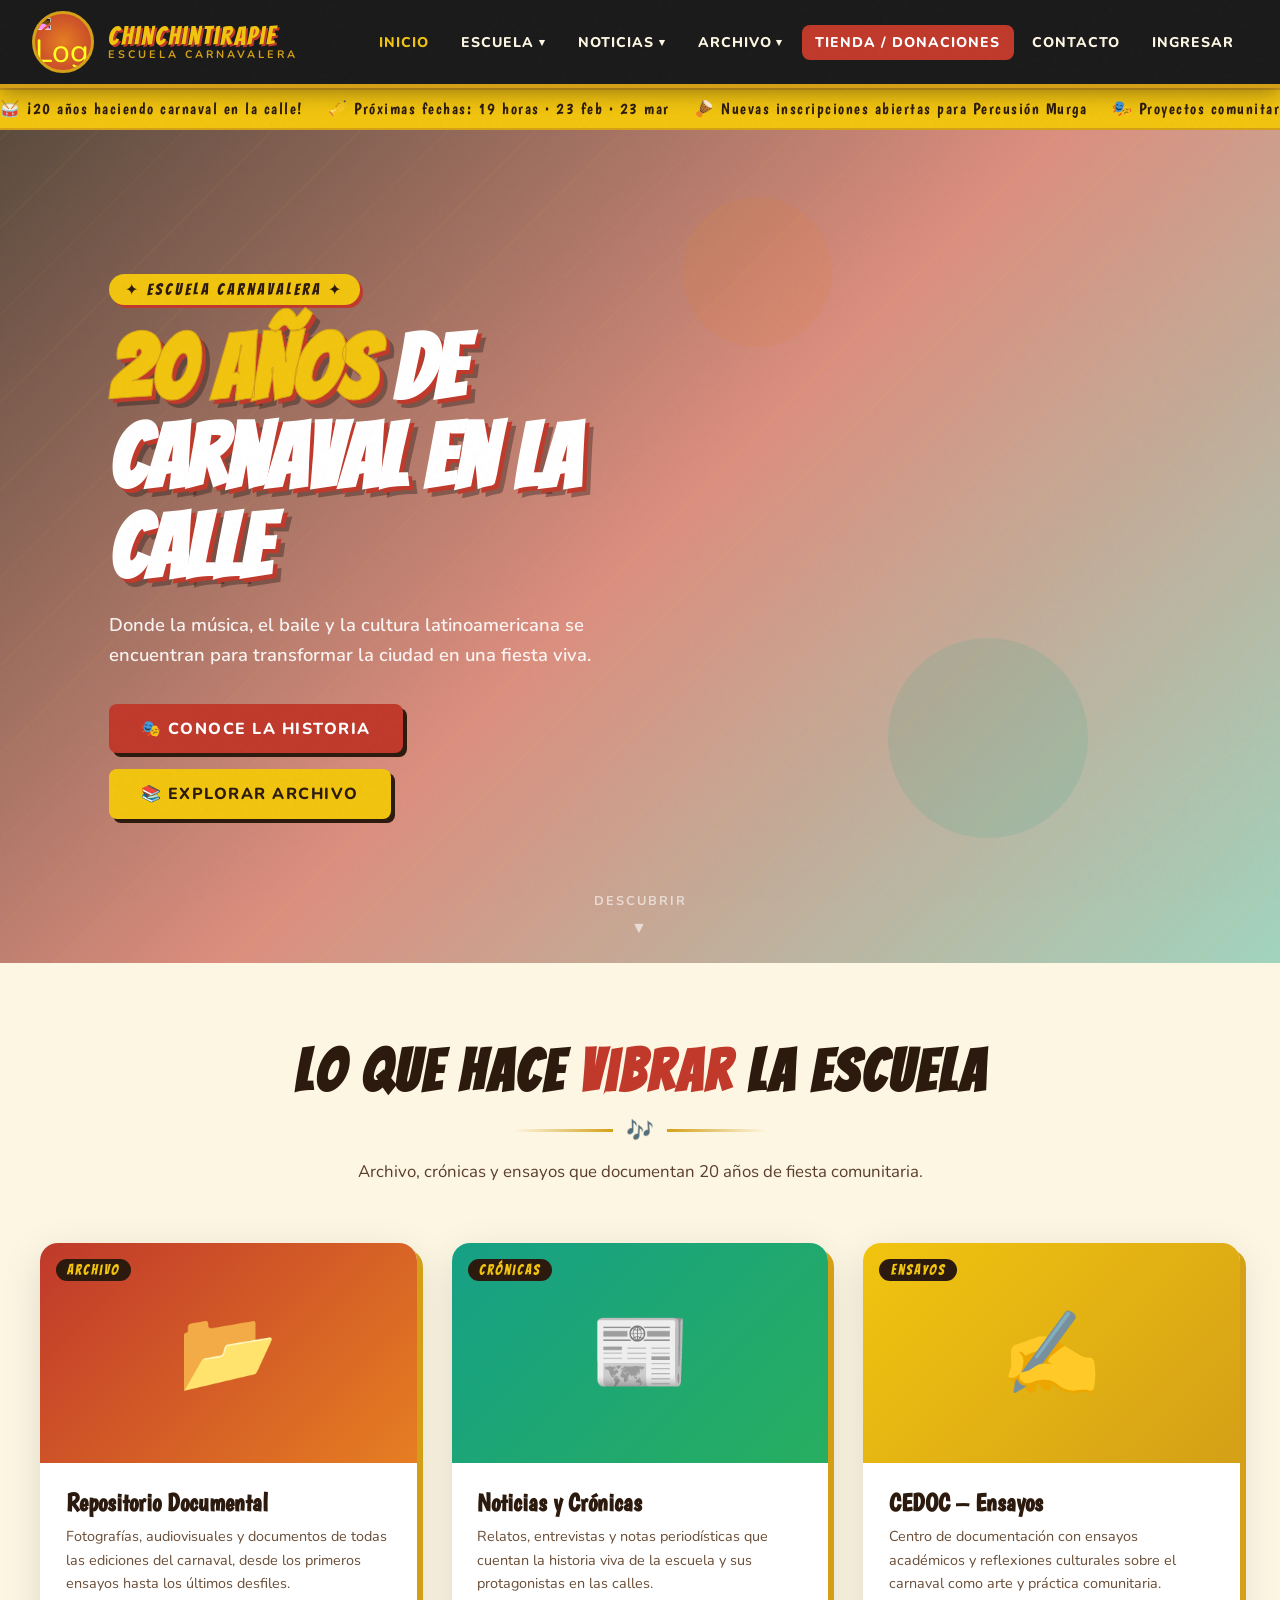
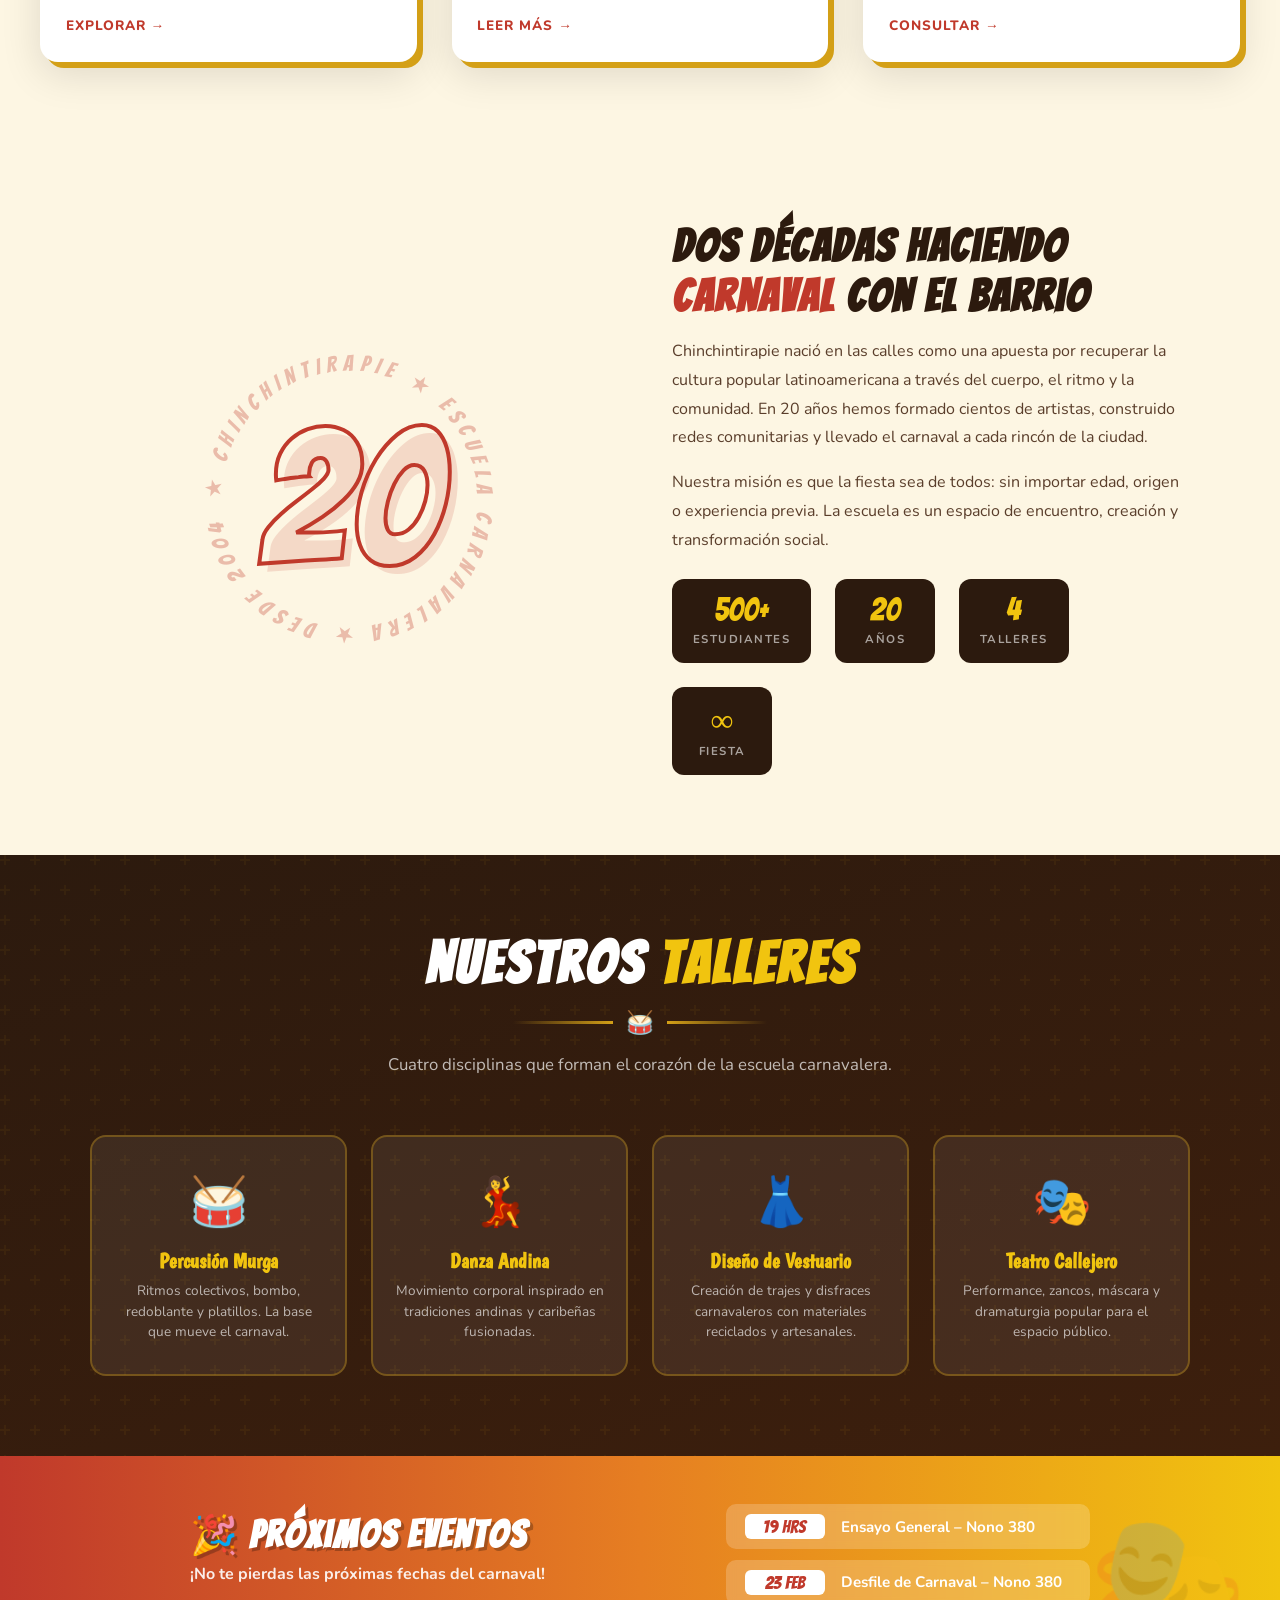
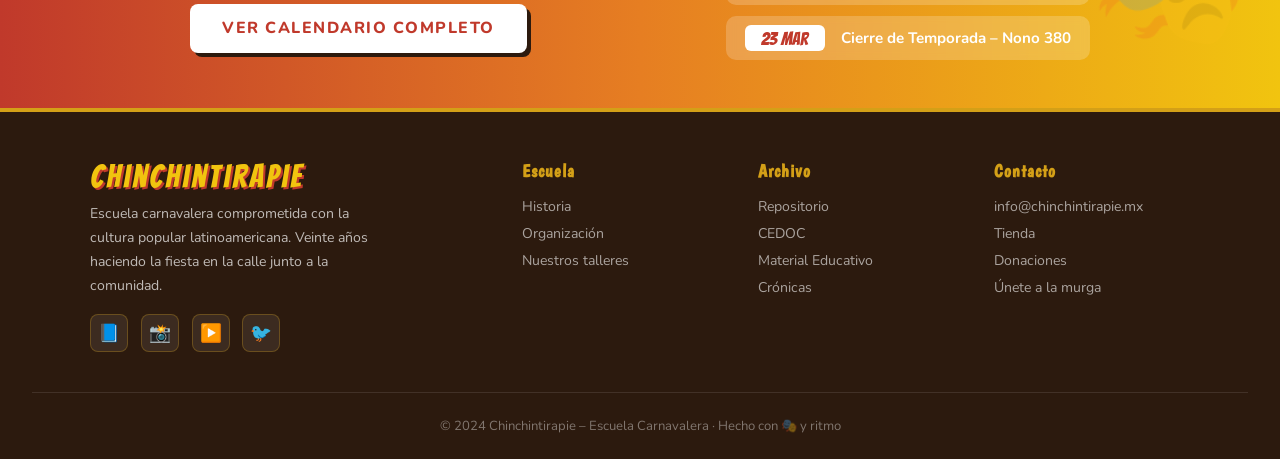
==== commit ad1df7ce: "feat: agregando la funcionalidades que agrego Matias" ====
--- a/index.html
+++ b/index.html
@@ -1,384 +1,275 @@
 <!DOCTYPE html>
 <html lang="es">
+
 <head>
-<meta charset="UTF-8">
-<meta name="viewport" content="width=device-width, initial-scale=1.0">
-<title>Chinchintirapie – Escuela Carnavalera</title>
-<link href="https://fonts.googleapis.com/css2?family=Boogaloo&family=Pacifico&family=Nunito:wght@400;600;700;800&family=Bangers&display=swap" rel="stylesheet">
-<link rel="stylesheet" href="asset/css/styles.css">
+  <meta charset="UTF-8">
+  <meta name="viewport" content="width=device-width, initial-scale=1.0">
+  <title>Chinchintirapie – Escuela Carnavalera</title>
+  <link rel="icon" href="asset/img/logo-chinchitirapie.png" type="image/png">
+  <link
+    href="https://fonts.googleapis.com/css2?family=Boogaloo&family=Pacifico&family=Nunito:wght@400;600;700;800&family=Bangers&display=swap"
+    rel="stylesheet">
+  <link rel="stylesheet" href="asset/css/styles.css">
 </head>
+
 <body>
 
-<!-- NAVBAR -->
-<nav class="navbar">
-  <a href="index.html" class="logo-wrap">
-    <div class="logo-img">🎭</div>
-    <div class="logo-text">
-      <span>Chinchintirapie</span>
-      <span>Escuela Carnavalera</span>
-    </div>
-  </a>
-
-  <button class="hamburger" id="hamburger" aria-label="Menú">☰</button>
-
-  <ul class="nav-links" id="navLinks">
-    <li><a href="index.html">Inicio</a></li>
-
-    <li class="has-dropdown" id="dd-escuela">
-      <button>Escuela <span class="caret">▾</span></button>
-      <div class="dropdown">
-        <a href="#historia">Historia</a>
-        <a href="organizacion.html">Organización</a>
-      </div>
-    </li>
-
-    <li class="has-dropdown" id="dd-noticias">
-      <button>Noticias <span class="caret">▾</span></button>
-      <div class="dropdown">
-        <a href="#hitos">Hitos Recientes</a>
-        <a href="#cronicas">Crónicas</a>
-      </div>
-    </li>
-
-    <li class="has-dropdown" id="dd-archivo">
-      <button>Archivo <span class="caret">▾</span></button>
-      <div class="dropdown">
-        <a href="repositorio.html">📂 Repositorio</a>
-        <a href="cedoc.html">📚 CEDOC</a>
-        <a href="material-educativo.html">🎓 Material Educativo</a>
-      </div>
-    </li>
-
-    <li><a href="#tienda" class="nav-cta">Tienda&nbsp;/&nbsp;Donaciones</a></li>
-    <li><a href="#contacto">Contacto</a></li>
-    <li><button class="nav-login-btn" id="openLogin">🔑 Ingresar</button></li>
-  </ul>
-</nav>
-
-<!-- ══════════════════════════
-     MODAL LOGIN
-══════════════════════════ -->
-<div class="auth-overlay" id="authOverlay" role="dialog" aria-modal="true" aria-label="Iniciar sesión">
-  <div class="auth-modal-box" id="authModal">
-
-    <!-- Cerrar -->
-    <button class="auth-close" id="closeAuth" aria-label="Cerrar">✕</button>
-
-    <!-- Cabecera -->
-    <div class="auth-modal-header">
-      <img src="logo_chinchitirapie_.png" alt="Logo Chinchintirapie" class="auth-logo-img">
-      <h2 class="auth-modal-title">Iniciar Sesión</h2>
-      <p class="auth-modal-subtitle">Escuela Carnavalera</p>
-    </div>
-
-    <!-- Tabs -->
-    <div class="auth-tabs">
-      <button class="auth-tab active" data-tab="login">Entrar</button>
-      <button class="auth-tab" data-tab="register">Registrarse</button>
-    </div>
-
-    <!-- Panel LOGIN -->
-    <div class="auth-panel" id="tab-login">
-      <form class="portal-form" id="loginForm" novalidate>
-        <div class="form-group">
-          <label for="login-email">Correo Electrónico</label>
-          <input type="email" id="login-email" placeholder="ejemplo@correo.com" autocomplete="email" required>
-        </div>
-        <div class="form-group">
-          <label for="login-pass">Contraseña</label>
-          <input type="password" id="login-pass" placeholder="••••••••" autocomplete="current-password" required>
-        </div>
-        <div class="form-aux">
-          <label class="remember-label">
-            <input type="checkbox" id="login-remember"> Recordarme
-          </label>
-          <a href="#" class="forgot-link">¿Olvidaste tu contraseña?</a>
-        </div>
-        <button type="submit" class="portal-btn">Entrar 🎭</button>
-      </form>
-      <div class="auth-footer">
-        <p>¿No tienes cuenta? <a href="#" class="switch-tab" data-tab="register">Regístrate aquí</a></p>
-      </div>
-    </div>
-
-    <!-- Panel REGISTRO -->
-    <div class="auth-panel hidden" id="tab-register">
-      <form class="portal-form" id="registerForm" novalidate>
-        <div class="form-group">
-          <label for="reg-name">Nombre completo</label>
-          <input type="text" id="reg-name" placeholder="Tu nombre" autocomplete="name" required>
-        </div>
-        <div class="form-group">
-          <label for="reg-email">Correo Electrónico</label>
-          <input type="email" id="reg-email" placeholder="ejemplo@correo.com" autocomplete="email" required>
-        </div>
-        <div class="form-group">
-          <label for="reg-pass">Contraseña</label>
-          <input type="password" id="reg-pass" placeholder="Mínimo 8 caracteres" autocomplete="new-password" required>
-        </div>
-        <div class="form-group">
-          <label for="reg-taller">Taller de interés</label>
-          <select id="reg-taller">
-            <option value="">— Selecciona un taller —</option>
-            <option>Percusión Murga</option>
-            <option>Danza Andina</option>
-            <option>Diseño de Vestuario</option>
-            <option>Teatro Callejero</option>
-          </select>
-        </div>
-        <button type="submit" class="portal-btn">Crear cuenta 🥁</button>
-      </form>
-      <div class="auth-footer">
-        <p>¿Ya tienes cuenta? <a href="#" class="switch-tab" data-tab="login">Inicia sesión</a></p>
-      </div>
-    </div>
-
+  <!-- NAVBAR -->
+  <nav class="navbar">
+    <a href="index.html" class="logo-wrap">
+      <div class="logo-img">
+        <img src="asset/img/logo-chinchitirapie.png" alt="Logo Chinchintirapie">
+      </div>
+      <div class="logo-text">
+        <span>Chinchintirapie</span>
+        <span>Escuela Carnavalera</span>
+      </div>
+    </a>
+    <button class="hamburger" id="hamburger" aria-label="Menú">☰</button>
+    <ul class="nav-links" id="navLinks">
+      <li><a href="index.html">Inicio</a></li>
+      <li class="has-dropdown">
+        <button>Escuela <span class="caret">▾</span></button>
+        <div class="dropdown">
+          <a href="components/historia.html">Historia</a>
+          <a href="components/organizacion.html">Organización</a>
+        </div>
+      </li>
+      <li class="has-dropdown">
+        <button>Noticias <span class="caret">▾</span></button>
+        <div class="dropdown">
+          <a href="components/noticias.html">Hitos Recientes</a>
+          <a href="components/cronicas.html">Crónicas</a>
+        </div>
+      </li>
+      <li class="has-dropdown">
+        <button>Archivo <span class="caret">▾</span></button>
+        <div class="dropdown">
+          <a href="components/repositorio.html">Repositorio</a>
+          <a href="components/cedoc.html">CEDOC</a>
+          <a href="components/material-educativo.html">Material Educativo</a>
+        </div>
+      </li>
+      <li><a href="components/tienda.html" class="nav-cta">Tienda&nbsp;/&nbsp;Donaciones</a></li>
+      <li><a href="components/contacto.html">Contacto</a></li>
+      <li><a href="components/login.html" class="nav-login-btn">Ingresar</a></li>
+    </ul>
+  </nav>
+
+  <!-- TICKER -->
+  <div class="ticker">
+    <span class="ticker-inner">
+      🥁 ¡20 años haciendo carnaval en la calle! &nbsp;&nbsp;🎺 Próximas fechas: 19 horas · 23 feb · 23 mar
+      &nbsp;&nbsp;🪘 Nuevas inscripciones abiertas para Percusión Murga &nbsp;&nbsp;🎭 Proyectos comunitarios activos en
+      toda la ciudad &nbsp;&nbsp;💃 Danza Andina · Diseño de Vestuario · Teatro Callejero &nbsp;&nbsp;
+    </span>
   </div>
-</div>
-
-<!-- TICKER -->
-<div class="ticker">
-  <span class="ticker-inner">
-    🥁 ¡20 años haciendo carnaval en la calle! &nbsp;&nbsp;🎺 Próximas fechas: 19 horas · 23 feb · 23 mar &nbsp;&nbsp;🪘 Nuevas inscripciones abiertas para Percusión Murga &nbsp;&nbsp;🎭 Proyectos comunitarios activos en toda la ciudad &nbsp;&nbsp;💃 Danza Andina · Diseño de Vestuario · Teatro Callejero &nbsp;&nbsp;
-  </span>
-</div>
-
-<!-- HERO -->
-<section class="hero" id="inicio">
-  <div class="hero-bg"></div>
-  <div class="float-shape"></div>
-  <div class="float-shape"></div>
-  <div class="float-shape"></div>
-
-  <div class="hero-content">
-    <div class="hero-badge">✦ Escuela Carnavalera ✦</div>
-    <h1 class="hero-title"><em>20 años</em> de carnaval en la calle</h1>
-    <p class="hero-sub">Donde la música, el baile y la cultura latinoamericana se encuentran para transformar la ciudad en una fiesta viva.</p>
-    <div class="hero-btns">
-      <a href="#historia" class="btn btn-primary">🎭 Conoce la historia</a>
-      <a href="#repositorio" class="btn btn-secondary">📚 Explorar archivo</a>
-    </div>
-  </div>
-  <div class="scroll-hint">Descubrir</div>
-</section>
-
-<!-- CARDS -->
-<section class="cards-section" id="hitos">
-  <div class="section-header reveal">
-    <h2>Lo que hace <span>vibrar</span> la escuela</h2>
-    <div class="deco-line"><span>🎶</span></div>
-    <p>Archivo, crónicas y ensayos que documentan 20 años de fiesta comunitaria.</p>
-  </div>
-  <div class="cards-grid">
-    <div class="card reveal">
-      <div class="card-img card-img-1">
-        <div class="card-img-inner">📂</div>
-        <span class="card-tag">Archivo</span>
-      </div>
-      <div class="card-body">
-        <h3>Repositorio Documental</h3>
-        <p>Fotografías, audiovisuales y documentos de todas las ediciones del carnaval, desde los primeros ensayos hasta los últimos desfiles.</p>
-        <a href="#repositorio" class="card-link">Explorar →</a>
-      </div>
-    </div>
-
-    <div class="card reveal">
-      <div class="card-img card-img-2">
-        <div class="card-img-inner">📰</div>
-        <span class="card-tag">Crónicas</span>
-      </div>
-      <div class="card-body">
-        <h3>Noticias y Crónicas</h3>
-        <p>Relatos, entrevistas y notas periodísticas que cuentan la historia viva de la escuela y sus protagonistas en las calles.</p>
-        <a href="#cronicas" class="card-link">Leer más →</a>
-      </div>
-    </div>
-
-    <div class="card reveal">
-      <div class="card-img card-img-3">
-        <div class="card-img-inner">✍️</div>
-        <span class="card-tag">Ensayos</span>
-      </div>
-      <div class="card-body">
-        <h3>CEDOC – Ensayos</h3>
-        <p>Centro de documentación con ensayos académicos y reflexiones culturales sobre el carnaval como arte y práctica comunitaria.</p>
-        <a href="#cedoc" class="card-link">Consultar →</a>
-      </div>
-    </div>
-  </div>
-</section>
-
-<!-- 20 AÑOS -->
-<section class="años-section" id="historia">
-  <div class="años-inner">
-    <div class="años-visual reveal">
-      <div class="años-number">20</div>
-      <div class="años-badge-ring">
-        <svg viewBox="0 0 200 200" xmlns="http://www.w3.org/2000/svg">
-          <path id="circ" d="M 100,100 m -80,0 a 80,80 0 1,1 160,0 a 80,80 0 1,1 -160,0" fill="none"/>
-          <text font-family="Bangers,cursive" font-size="14" fill="#C0392B" letter-spacing="4">
-            <textPath href="#circ">★ CHINCHINTIRAPIE ★ ESCUELA CARNAVALERA ★ DESDE 2004 ★ </textPath>
-          </text>
-        </svg>
-      </div>
-    </div>
-    <div class="años-text reveal">
-      <h2>Dos décadas haciendo <span>carnaval</span> con el barrio</h2>
-      <p>Chinchintirapie nació en las calles como una apuesta por recuperar la cultura popular latinoamericana a través del cuerpo, el ritmo y la comunidad. En 20 años hemos formado cientos de artistas, construido redes comunitarias y llevado el carnaval a cada rincón de la ciudad.</p>
-      <p>Nuestra misión es que la fiesta sea de todos: sin importar edad, origen o experiencia previa. La escuela es un espacio de encuentro, creación y transformación social.</p>
-      <div class="stats-row">
-        <div class="stat-box"><span class="num">500+</span><span class="label">Estudiantes</span></div>
-        <div class="stat-box"><span class="num">20</span><span class="label">Años</span></div>
-        <div class="stat-box"><span class="num">4</span><span class="label">Talleres</span></div>
-        <div class="stat-box"><span class="num">∞</span><span class="label">Fiesta</span></div>
-      </div>
-    </div>
-  </div>
-</section>
-
-<!-- TALLERES -->
-<section class="talleres-section" id="organizacion">
-  <div class="section-header reveal">
-    <h2 style="color:#fff;">Nuestros <span style="color:var(--amarillo);">Talleres</span></h2>
-    <div class="deco-line"><span>🥁</span></div>
-    <p>Cuatro disciplinas que forman el corazón de la escuela carnavalera.</p>
-  </div>
-  <div class="talleres-grid">
-    <div class="taller-card reveal">
-      <div class="taller-icon">🥁</div>
-      <h3>Percusión Murga</h3>
-      <p>Ritmos colectivos, bombo, redoblante y platillos. La base que mueve el carnaval.</p>
-    </div>
-    <div class="taller-card reveal">
-      <div class="taller-icon">💃</div>
-      <h3>Danza Andina</h3>
-      <p>Movimiento corporal inspirado en tradiciones andinas y caribeñas fusionadas.</p>
-    </div>
-    <div class="taller-card reveal">
-      <div class="taller-icon">👗</div>
-      <h3>Diseño de Vestuario</h3>
-      <p>Creación de trajes y disfraces carnavaleros con materiales reciclados y artesanales.</p>
-    </div>
-    <div class="taller-card reveal">
-      <div class="taller-icon">🎭</div>
-      <h3>Teatro Callejero</h3>
-      <p>Performance, zancos, máscara y dramaturgia popular para el espacio público.</p>
-    </div>
-  </div>
-</section>
-
-<!-- EVENTOS -->
-<section class="eventos-section" id="cronicas">
-  <div class="eventos-inner">
-    <div class="eventos-text">
-      <h2>🎉 Próximos Eventos</h2>
-      <p>¡No te pierdas las próximas fechas del carnaval!</p>
-      <a href="#contacto" class="btn btn-primary" style="margin-top:1.2rem; background:#fff; color:var(--rojo);">Ver calendario completo</a>
-    </div>
-    <div class="eventos-list">
-      <div class="evento-item">
-        <span class="evento-fecha">19 hrs</span>
-        <span class="evento-nombre">Ensayo General – Nono 380</span>
-      </div>
-      <div class="evento-item">
-        <span class="evento-fecha">23 Feb</span>
-        <span class="evento-nombre">Desfile de Carnaval – Nono 380</span>
-      </div>
-      <div class="evento-item">
-        <span class="evento-fecha">23 Mar</span>
-        <span class="evento-nombre">Cierre de Temporada – Nono 380</span>
-      </div>
-    </div>
-  </div>
-</section>
-
-<!-- FOOTER -->
-<footer id="contacto">
-  <div class="footer-grid">
-    <div class="footer-brand">
-      <span class="brand-name">Chinchintirapie</span>
-      <p>Escuela carnavalera comprometida con la cultura popular latinoamericana. Veinte años haciendo la fiesta en la calle junto a la comunidad.</p>
-      <div class="social-row">
-        <a class="social-btn" href="#">📘</a>
-        <a class="social-btn" href="#">📸</a>
-        <a class="social-btn" href="#">▶️</a>
-        <a class="social-btn" href="#">🐦</a>
-      </div>
-    </div>
-    <div class="footer-col">
-      <h4>Escuela</h4>
-      <ul>
-        <li><a href="#historia">Historia</a></li>
-        <li><a href="organizacion.html">Organización</a></li>
-        <li><a href="#organizacion">Nuestros talleres</a></li>
-      </ul>
-    </div>
-    <div class="footer-col">
-      <h4>Archivo</h4>
-      <ul>
-        <li><a href="repositorio.html">Repositorio</a></li>
-        <li><a href="cedoc.html">CEDOC</a></li>
-        <li><a href="material-educativo.html">Material Educativo</a></li>
-        <li><a href="#cronicas">Crónicas</a></li>
-      </ul>
-    </div>
-    <div class="footer-col" id="tienda">
-      <h4>Contacto</h4>
-      <ul>
-        <li><a href="mailto:info@chinchintirapie.mx">info@chinchintirapie.mx</a></li>
-        <li><a href="#">Tienda</a></li>
-        <li><a href="#">Donaciones</a></li>
-        <li><a href="#">Únete a la murga</a></li>
-      </ul>
-    </div>
-  </div>
-  <div class="footer-bottom">
-    <p>© 2024 Chinchintirapie – Escuela Carnavalera · Hecho con 🎭 y ritmo</p>
-  </div>
-</footer>
-
-<script src="asset/js/main.js"></script>
-<script>
-/* ── Modal Login ── */
-const overlay   = document.getElementById('authOverlay');
-const openBtn   = document.getElementById('openLogin');
-const closeBtn  = document.getElementById('closeAuth');
-
-function openModal() {
-  overlay.classList.add('active');
-  document.body.style.overflow = 'hidden';
-}
-function closeModal() {
-  overlay.classList.remove('active');
-  document.body.style.overflow = '';
-}
-
-openBtn.addEventListener('click', openModal);
-closeBtn.addEventListener('click', closeModal);
-overlay.addEventListener('click', e => { if (e.target === overlay) closeModal(); });
-document.addEventListener('keydown', e => { if (e.key === 'Escape') closeModal(); });
-
-/* Tabs */
-document.querySelectorAll('.auth-tab, .switch-tab').forEach(btn => {
-  btn.addEventListener('click', e => {
-    e.preventDefault();
-    const tab = btn.dataset.tab;
-    document.querySelectorAll('.auth-tab').forEach(t => t.classList.toggle('active', t.dataset.tab === tab));
-    document.querySelectorAll('.auth-panel').forEach(p => p.classList.toggle('hidden', p.id !== 'tab-' + tab));
-  });
-});
-
-/* Forms (demo) */
-document.getElementById('loginForm').addEventListener('submit', e => {
-  e.preventDefault();
-  closeModal();
-  alert('¡Bienvenido/a a Chinchintirapie! 🎭');
-});
-document.getElementById('registerForm').addEventListener('submit', e => {
-  e.preventDefault();
-  closeModal();
-  alert('¡Cuenta creada! Pronto recibirás un correo de confirmación. 🥁');
-});
-</script>
+
+  <!-- HERO -->
+  <section class="hero" id="inicio">
+    <div class="hero-bg"></div>
+    <div class="float-shape"></div>
+    <div class="float-shape"></div>
+    <div class="float-shape"></div>
+
+    <div class="hero-content">
+      <div class="hero-badge">✦ Escuela Carnavalera ✦</div>
+      <h1 class="hero-title"><em>20 años</em> de carnaval en la calle</h1>
+      <p class="hero-sub">Donde la música, el baile y la cultura latinoamericana se encuentran para transformar la
+        ciudad en una fiesta viva.</p>
+      <div class="hero-btns">
+        <a href="#historia" class="btn btn-primary">🎭 Conoce la historia</a>
+        <a href="#repositorio" class="btn btn-secondary">📚 Explorar archivo</a>
+      </div>
+    </div>
+    <div class="scroll-hint">Descubrir</div>
+  </section>
+
+  <!-- CARDS -->
+  <section class="cards-section" id="hitos">
+    <div class="section-header reveal">
+      <h2>Lo que hace <span>vibrar</span> la escuela</h2>
+      <div class="deco-line"><span>🎶</span></div>
+      <p>Archivo, crónicas y ensayos que documentan 20 años de fiesta comunitaria.</p>
+    </div>
+    <div class="cards-grid">
+      <div class="card reveal">
+        <div class="card-img card-img-1">
+          <div class="card-img-inner">📂</div>
+          <span class="card-tag">Archivo</span>
+        </div>
+        <div class="card-body">
+          <h3>Repositorio Documental</h3>
+          <p>Fotografías, audiovisuales y documentos de todas las ediciones del carnaval, desde los primeros ensayos
+            hasta los últimos desfiles.</p>
+          <a href="#repositorio" class="card-link">Explorar →</a>
+        </div>
+      </div>
+
+      <div class="card reveal">
+        <div class="card-img card-img-2">
+          <div class="card-img-inner">📰</div>
+          <span class="card-tag">Crónicas</span>
+        </div>
+        <div class="card-body">
+          <h3>Noticias y Crónicas</h3>
+          <p>Relatos, entrevistas y notas periodísticas que cuentan la historia viva de la escuela y sus protagonistas
+            en las calles.</p>
+          <a href="#cronicas" class="card-link">Leer más →</a>
+        </div>
+      </div>
+
+      <div class="card reveal">
+        <div class="card-img card-img-3">
+          <div class="card-img-inner">✍️</div>
+          <span class="card-tag">Ensayos</span>
+        </div>
+        <div class="card-body">
+          <h3>CEDOC – Ensayos</h3>
+          <p>Centro de documentación con ensayos académicos y reflexiones culturales sobre el carnaval como arte y
+            práctica comunitaria.</p>
+          <a href="#cedoc" class="card-link">Consultar →</a>
+        </div>
+      </div>
+    </div>
+  </section>
+
+  <!-- 20 AÑOS -->
+  <section class="años-section" id="historia">
+    <div class="años-inner">
+      <div class="años-visual reveal">
+        <div class="años-number">20</div>
+        <div class="años-badge-ring">
+          <svg viewBox="0 0 200 200" xmlns="http://www.w3.org/2000/svg">
+            <path id="circ" d="M 100,100 m -80,0 a 80,80 0 1,1 160,0 a 80,80 0 1,1 -160,0" fill="none" />
+            <text font-family="Bangers,cursive" font-size="14" fill="#C0392B" letter-spacing="4">
+              <textPath href="#circ">★ CHINCHINTIRAPIE ★ ESCUELA CARNAVALERA ★ DESDE 2004 ★ </textPath>
+            </text>
+          </svg>
+        </div>
+      </div>
+      <div class="años-text reveal">
+        <h2>Dos décadas haciendo <span>carnaval</span> con el barrio</h2>
+        <p>Chinchintirapie nació en las calles como una apuesta por recuperar la cultura popular latinoamericana a
+          través del cuerpo, el ritmo y la comunidad. En 20 años hemos formado cientos de artistas, construido redes
+          comunitarias y llevado el carnaval a cada rincón de la ciudad.</p>
+        <p>Nuestra misión es que la fiesta sea de todos: sin importar edad, origen o experiencia previa. La escuela es
+          un espacio de encuentro, creación y transformación social.</p>
+        <div class="stats-row">
+          <div class="stat-box"><span class="num">500+</span><span class="label">Estudiantes</span></div>
+          <div class="stat-box"><span class="num">20</span><span class="label">Años</span></div>
+          <div class="stat-box"><span class="num">4</span><span class="label">Talleres</span></div>
+          <div class="stat-box"><span class="num">∞</span><span class="label">Fiesta</span></div>
+        </div>
+      </div>
+    </div>
+  </section>
+
+  <!-- TALLERES -->
+  <section class="talleres-section" id="organizacion">
+    <div class="section-header reveal">
+      <h2 style="color:#fff;">Nuestros <span style="color:var(--amarillo);">Talleres</span></h2>
+      <div class="deco-line"><span>🥁</span></div>
+      <p>Cuatro disciplinas que forman el corazón de la escuela carnavalera.</p>
+    </div>
+    <div class="talleres-grid">
+      <div class="taller-card reveal">
+        <div class="taller-icon">🥁</div>
+        <h3>Percusión Murga</h3>
+        <p>Ritmos colectivos, bombo, redoblante y platillos. La base que mueve el carnaval.</p>
+      </div>
+      <div class="taller-card reveal">
+        <div class="taller-icon">💃</div>
+        <h3>Danza Andina</h3>
+        <p>Movimiento corporal inspirado en tradiciones andinas y caribeñas fusionadas.</p>
+      </div>
+      <div class="taller-card reveal">
+        <div class="taller-icon">👗</div>
+        <h3>Diseño de Vestuario</h3>
+        <p>Creación de trajes y disfraces carnavaleros con materiales reciclados y artesanales.</p>
+      </div>
+      <div class="taller-card reveal">
+        <div class="taller-icon">🎭</div>
+        <h3>Teatro Callejero</h3>
+        <p>Performance, zancos, máscara y dramaturgia popular para el espacio público.</p>
+      </div>
+    </div>
+  </section>
+
+  <!-- EVENTOS -->
+  <section class="eventos-section" id="cronicas">
+    <div class="eventos-inner">
+      <div class="eventos-text">
+        <h2>🎉 Próximos Eventos</h2>
+        <p>¡No te pierdas las próximas fechas del carnaval!</p>
+        <a href="#contacto" class="btn btn-primary" style="margin-top:1.2rem; background:#fff; color:var(--rojo);">Ver
+          calendario completo</a>
+      </div>
+      <div class="eventos-list">
+        <div class="evento-item">
+          <span class="evento-fecha">19 hrs</span>
+          <span class="evento-nombre">Ensayo General – Nono 380</span>
+        </div>
+        <div class="evento-item">
+          <span class="evento-fecha">23 Feb</span>
+          <span class="evento-nombre">Desfile de Carnaval – Nono 380</span>
+        </div>
+        <div class="evento-item">
+          <span class="evento-fecha">23 Mar</span>
+          <span class="evento-nombre">Cierre de Temporada – Nono 380</span>
+        </div>
+      </div>
+    </div>
+  </section>
+
+  <!-- FOOTER -->
+  <footer id="contacto">
+    <div class="footer-grid">
+      <div class="footer-brand">
+        <span class="brand-name">Chinchintirapie</span>
+        <p>Escuela carnavalera comprometida con la cultura popular latinoamericana. Veinte años haciendo la fiesta en la
+          calle junto a la comunidad.</p>
+        <div class="social-row">
+          <a class="social-btn" href="#">📘</a>
+          <a class="social-btn" href="#">📸</a>
+          <a class="social-btn" href="#">▶️</a>
+          <a class="social-btn" href="#">🐦</a>
+        </div>
+      </div>
+      <div class="footer-col">
+        <h4>Escuela</h4>
+        <ul>
+          <li><a href="#historia">Historia</a></li>
+          <li><a href="organizacion.html">Organización</a></li>
+          <li><a href="#organizacion">Nuestros talleres</a></li>
+        </ul>
+      </div>
+      <div class="footer-col">
+        <h4>Archivo</h4>
+        <ul>
+          <li><a href="repositorio.html">Repositorio</a></li>
+          <li><a href="cedoc.html">CEDOC</a></li>
+          <li><a href="material-educativo.html">Material Educativo</a></li>
+          <li><a href="#cronicas">Crónicas</a></li>
+        </ul>
+      </div>
+      <div class="footer-col" id="tienda">
+        <h4>Contacto</h4>
+        <ul>
+          <li><a href="mailto:info@chinchintirapie.mx">info@chinchintirapie.mx</a></li>
+          <li><a href="#">Tienda</a></li>
+          <li><a href="#">Donaciones</a></li>
+          <li><a href="#">Únete a la murga</a></li>
+        </ul>
+      </div>
+    </div>
+    <div class="footer-bottom">
+      <p>© 2024 Chinchintirapie – Escuela Carnavalera · Hecho con 🎭 y ritmo</p>
+    </div>
+  </footer>
+
+  <script src="asset/js/main.js"></script>
+
 </body>
-</html>
+
+</html>
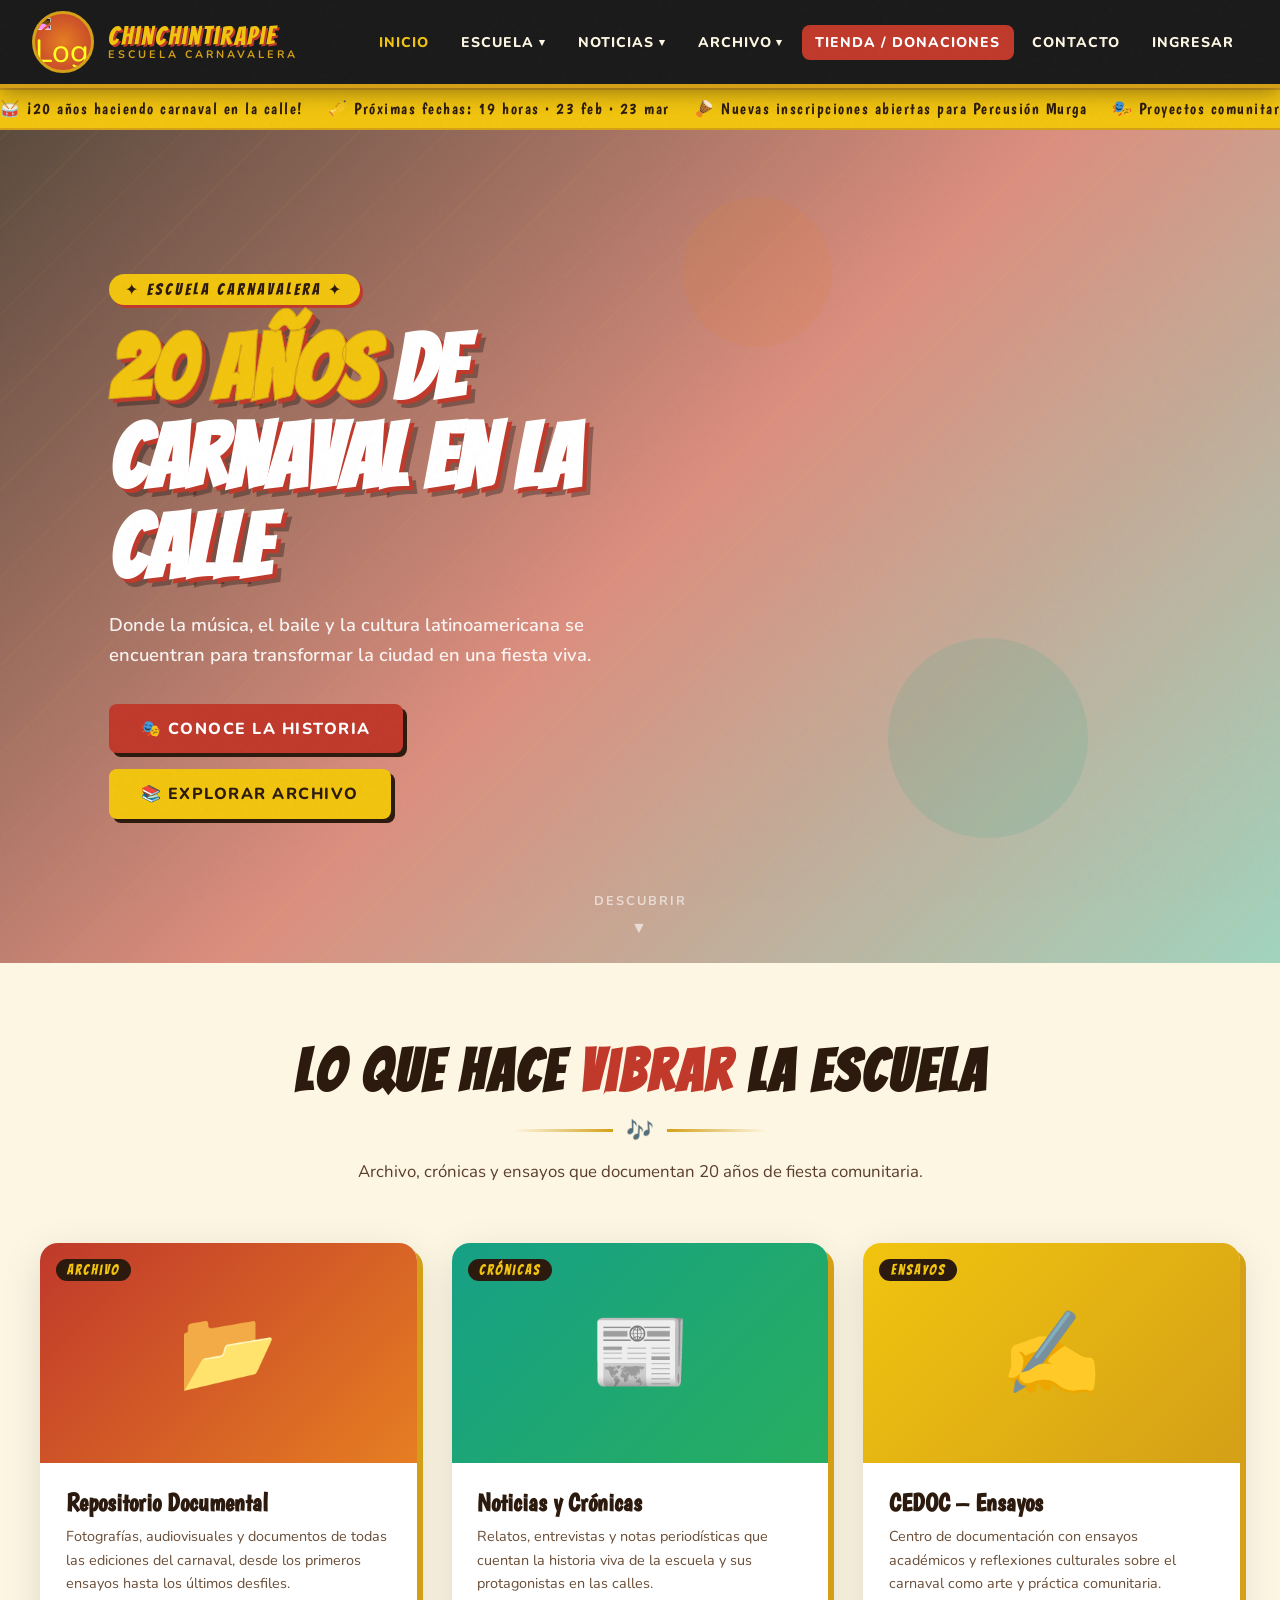
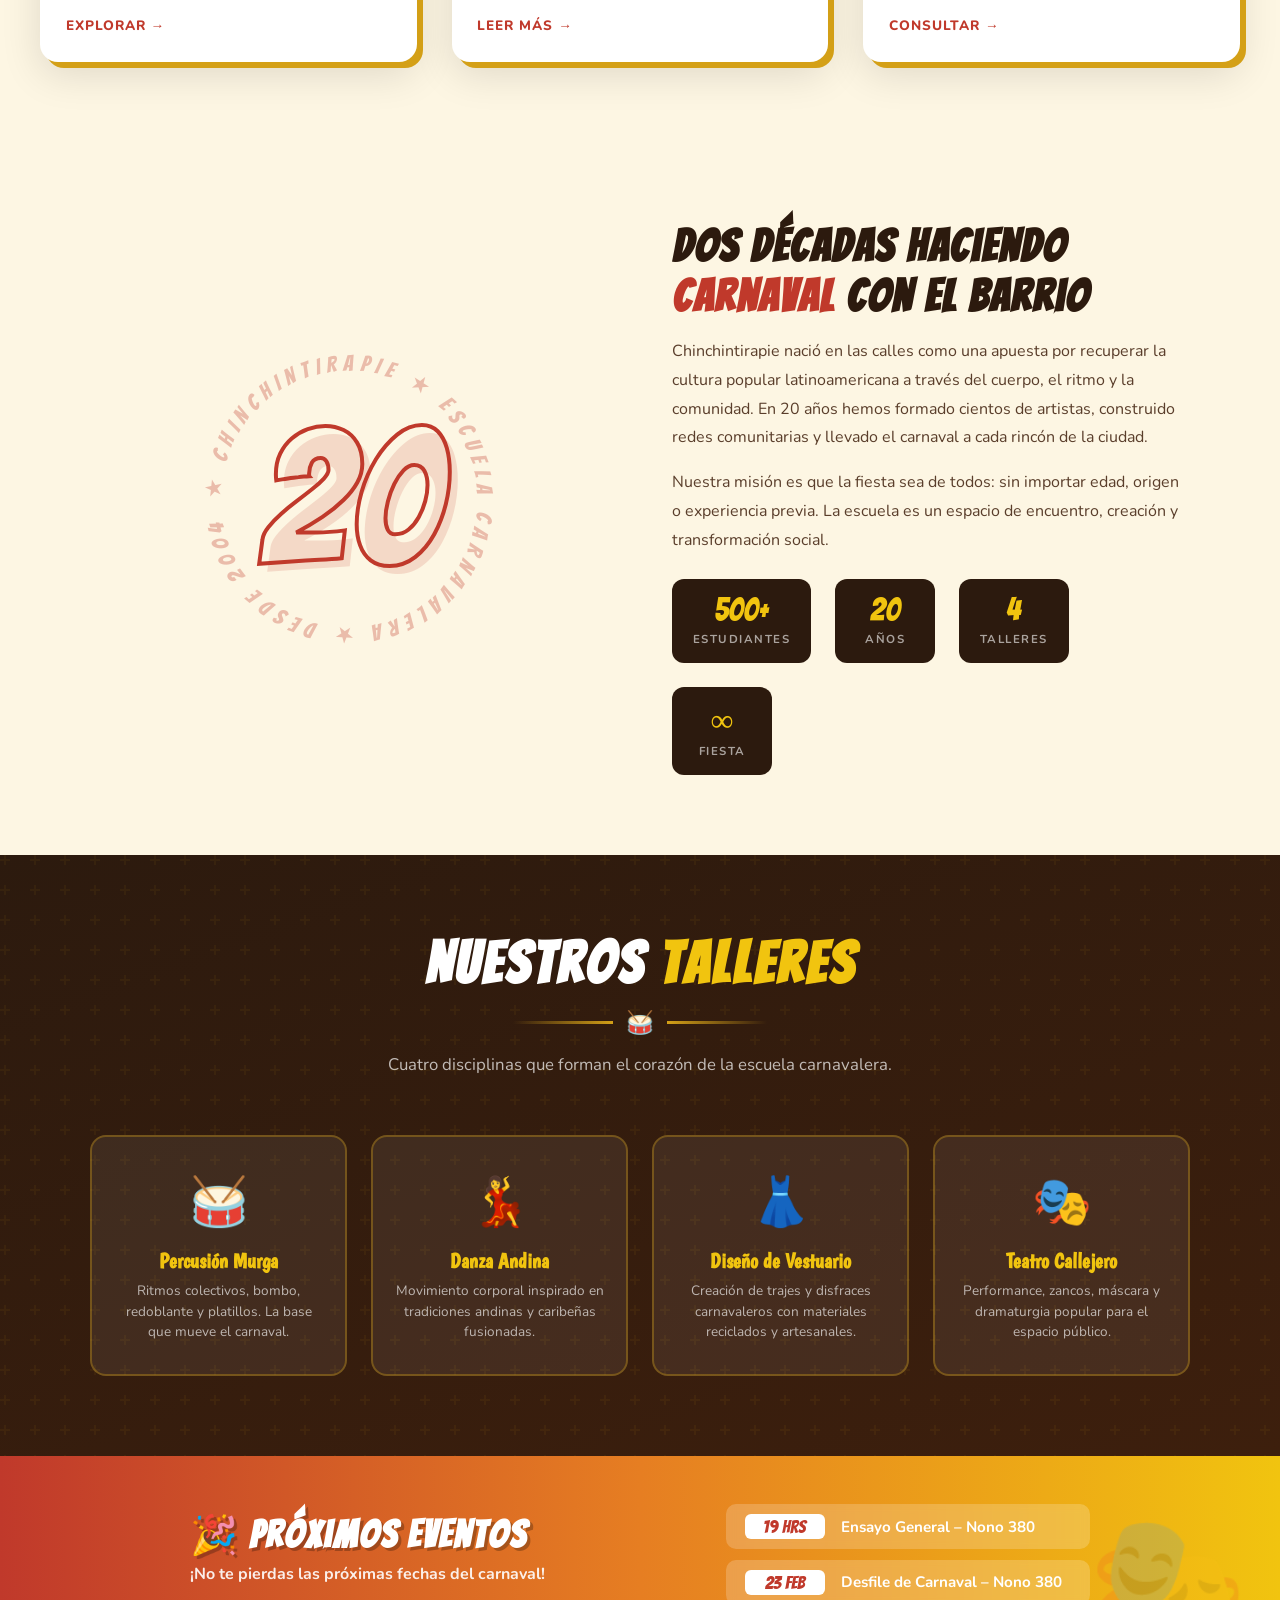
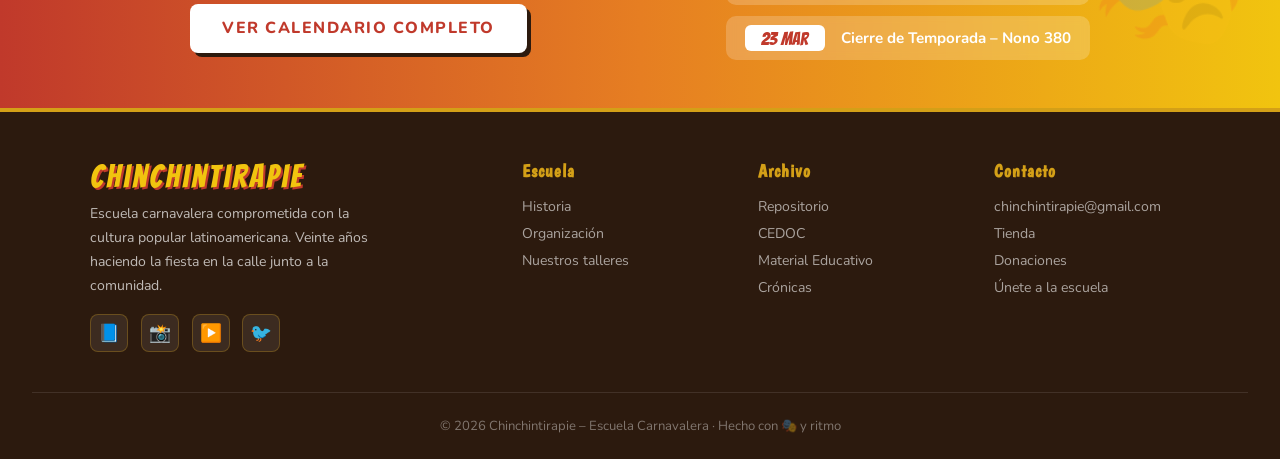
==== commit 6c62a0d6: "fix: se corrigen links del footer" ====
--- a/index.html
+++ b/index.html
@@ -5,7 +5,7 @@
   <meta charset="UTF-8">
   <meta name="viewport" content="width=device-width, initial-scale=1.0">
   <title>Chinchintirapie – Escuela Carnavalera</title>
-  <link rel="icon" href="asset/img/logo-chinchitirapie.png" type="image/png">
+  <link rel="icon" href="asset/img/logo-chinchitirapie.webp" type="image/webp">
   <link
     href="https://fonts.googleapis.com/css2?family=Boogaloo&family=Pacifico&family=Nunito:wght@400;600;700;800&family=Bangers&display=swap"
     rel="stylesheet">
@@ -18,7 +18,7 @@
   <nav class="navbar">
     <a href="index.html" class="logo-wrap">
       <div class="logo-img">
-        <img src="asset/img/logo-chinchitirapie.png" alt="Logo Chinchintirapie">
+        <img src="asset/img/logo-chinchitirapie.webp" alt="Logo Chinchintirapie">
       </div>
       <div class="logo-text">
         <span>Chinchintirapie</span>
@@ -239,32 +239,32 @@
       <div class="footer-col">
         <h4>Escuela</h4>
         <ul>
-          <li><a href="#historia">Historia</a></li>
-          <li><a href="organizacion.html">Organización</a></li>
-          <li><a href="#organizacion">Nuestros talleres</a></li>
+          <li><a href="components/historia.html">Historia</a></li>
+          <li><a href="components/organizacion.html">Organización</a></li>
+          <li><a href="#talleres">Nuestros talleres</a></li>
         </ul>
       </div>
       <div class="footer-col">
         <h4>Archivo</h4>
         <ul>
-          <li><a href="repositorio.html">Repositorio</a></li>
-          <li><a href="cedoc.html">CEDOC</a></li>
-          <li><a href="material-educativo.html">Material Educativo</a></li>
-          <li><a href="#cronicas">Crónicas</a></li>
+          <li><a href="components/repositorio.html">Repositorio</a></li>
+          <li><a href="components/cedoc.html">CEDOC</a></li>
+          <li><a href="components/material-educativo.html">Material Educativo</a></li>
+          <li><a href="components/cronicas.html">Crónicas</a></li>
         </ul>
       </div>
       <div class="footer-col" id="tienda">
         <h4>Contacto</h4>
         <ul>
-          <li><a href="mailto:info@chinchintirapie.mx">info@chinchintirapie.mx</a></li>
-          <li><a href="#">Tienda</a></li>
-          <li><a href="#">Donaciones</a></li>
-          <li><a href="#">Únete a la murga</a></li>
+          <li><a href="mailto:chinchintirapie@gmail.com">chinchintirapie@gmail.com</a></li>
+          <li><a href="components/tienda.html">Tienda</a></li>
+          <li><a href="components/tienda.html#donaciones">Donaciones</a></li>
+          <li><a href="components/contacto.html">Únete a la escuela</a></li>
         </ul>
       </div>
     </div>
     <div class="footer-bottom">
-      <p>© 2024 Chinchintirapie – Escuela Carnavalera · Hecho con 🎭 y ritmo</p>
+      <p>© 2026 Chinchintirapie – Escuela Carnavalera · Hecho con 🎭 y ritmo</p>
     </div>
   </footer>
 
